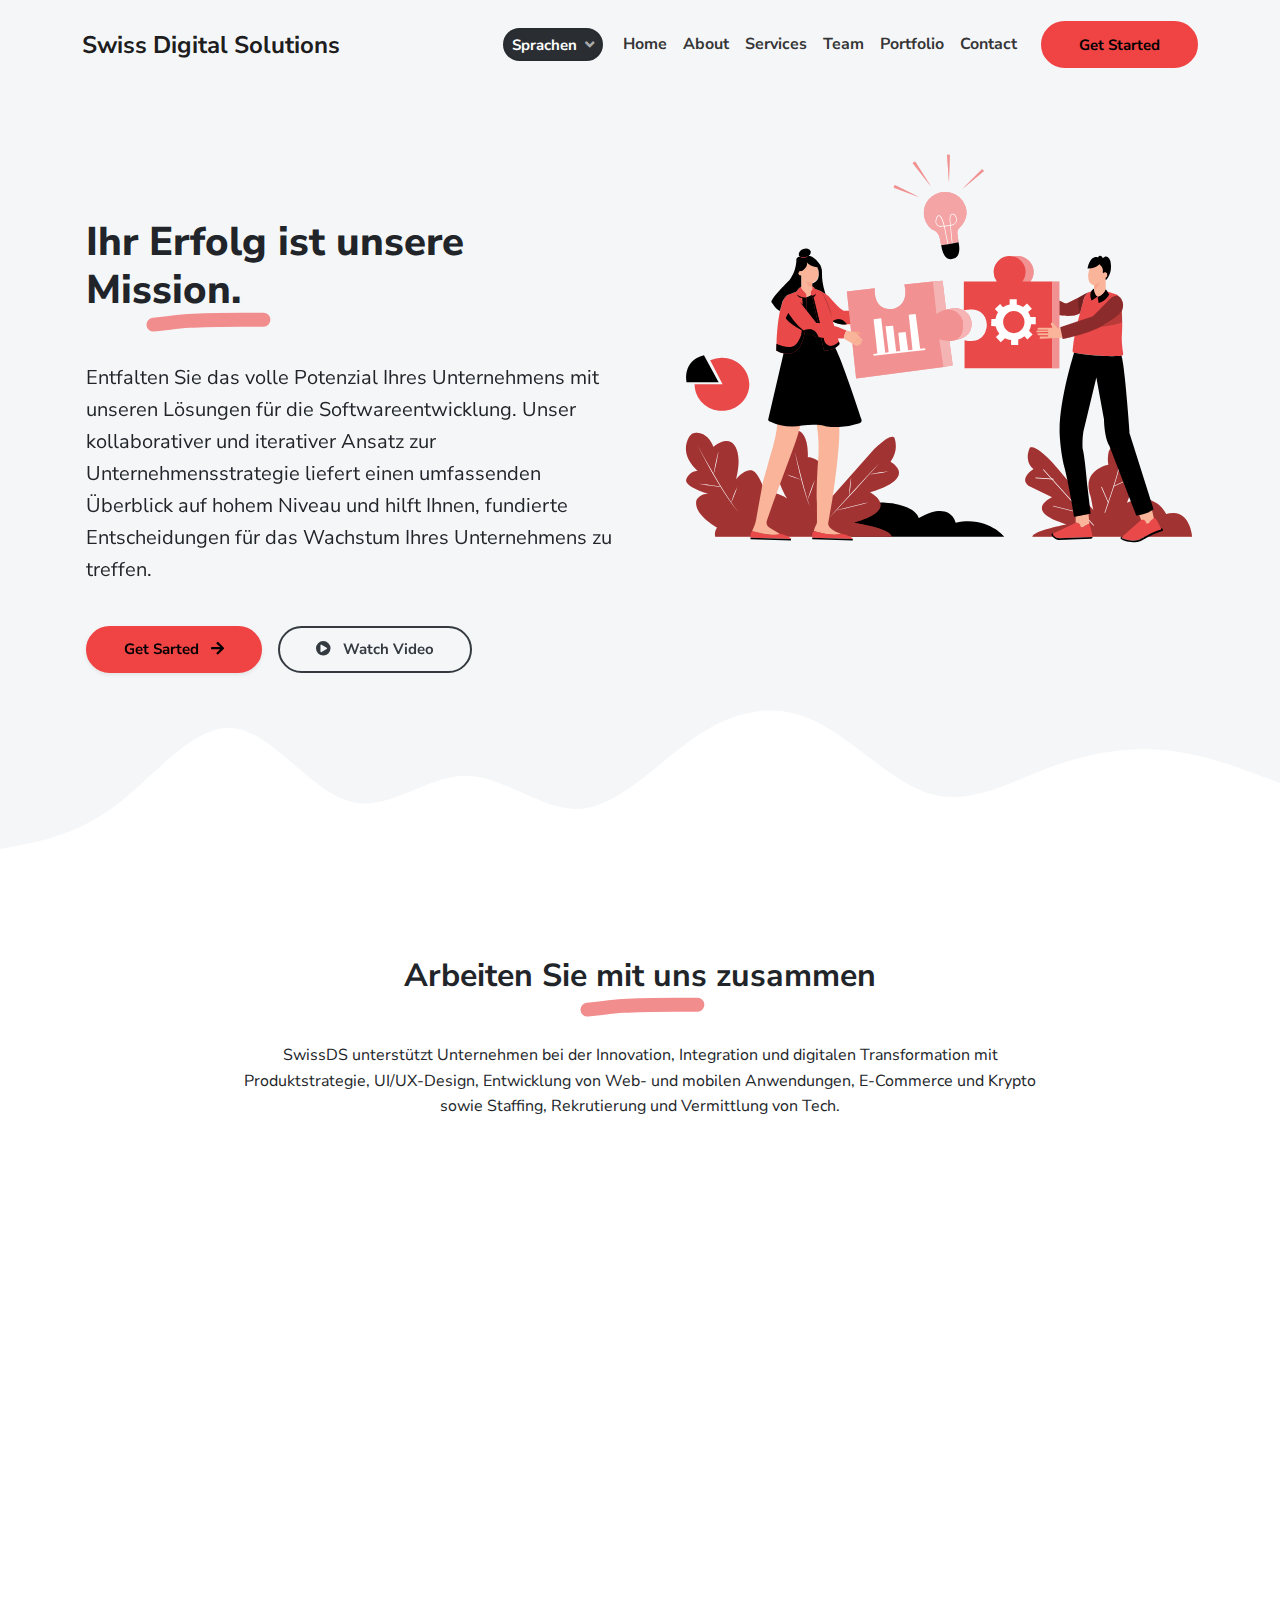
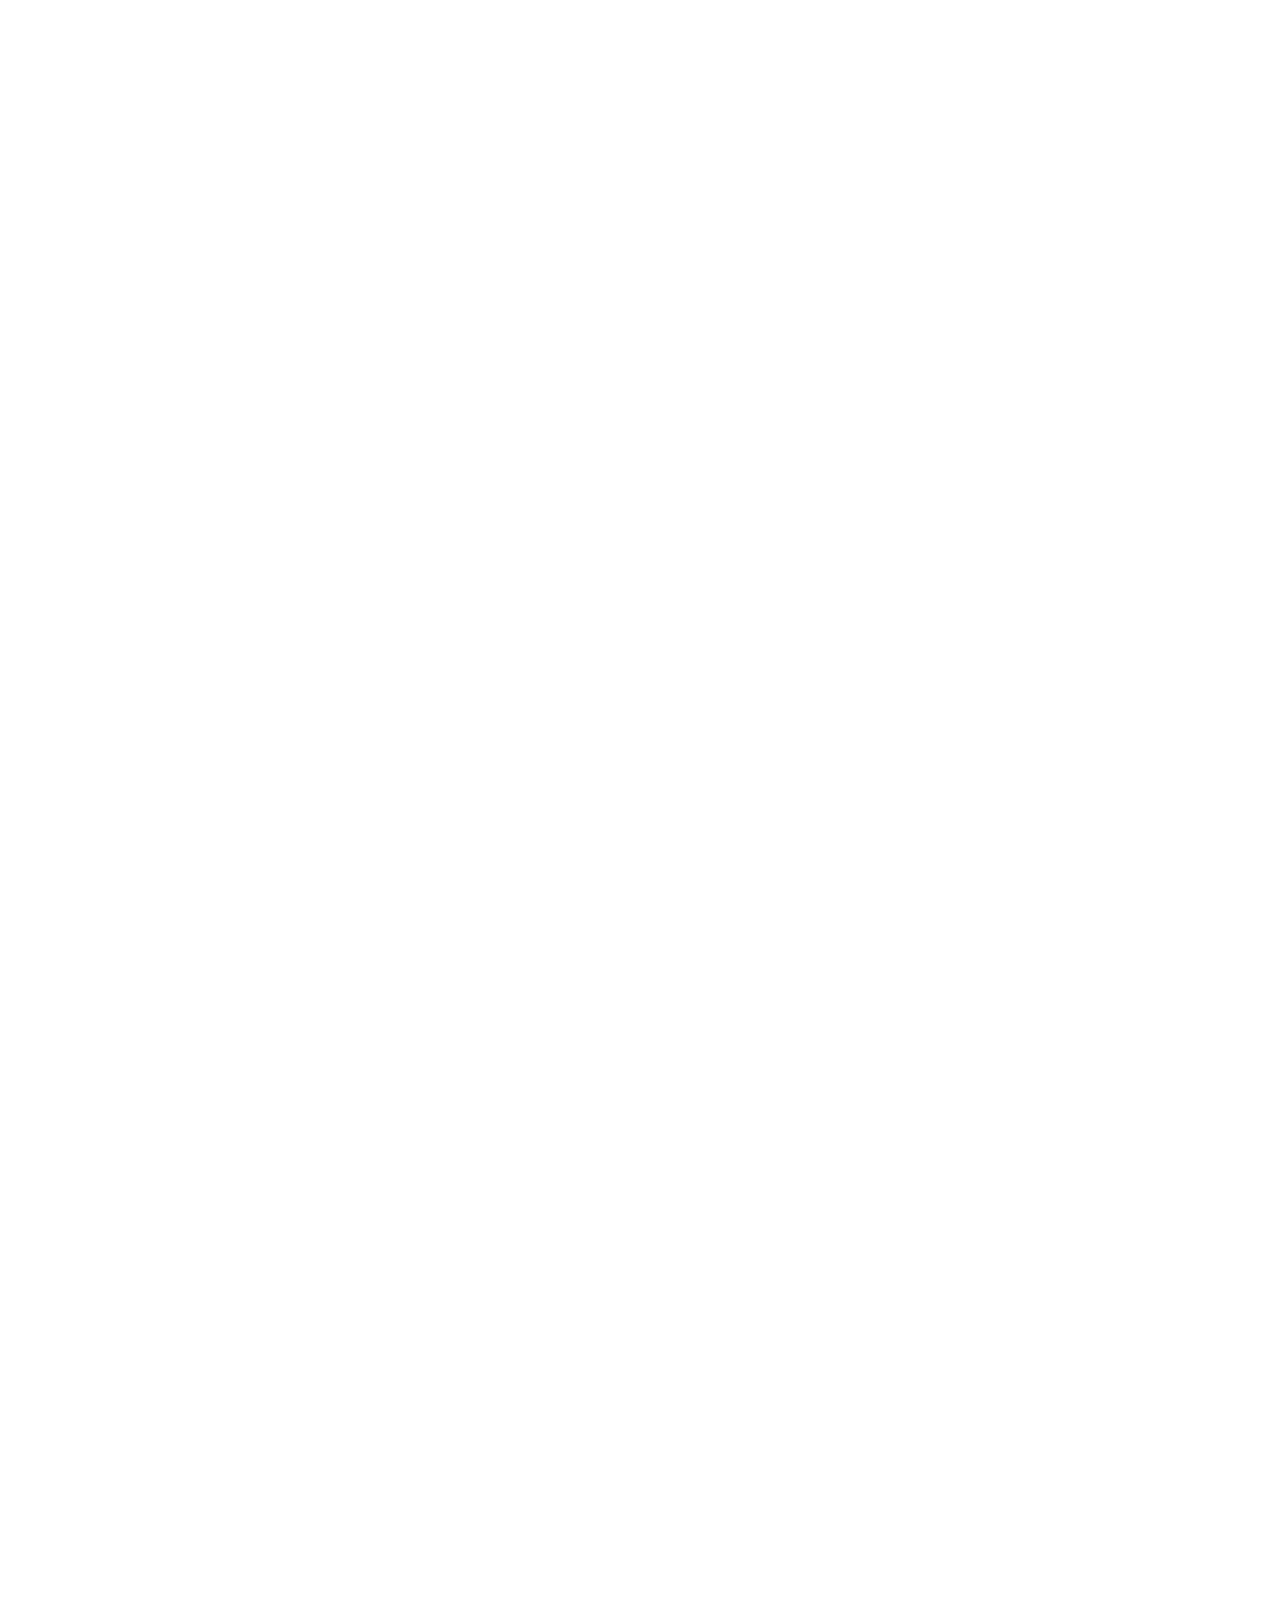
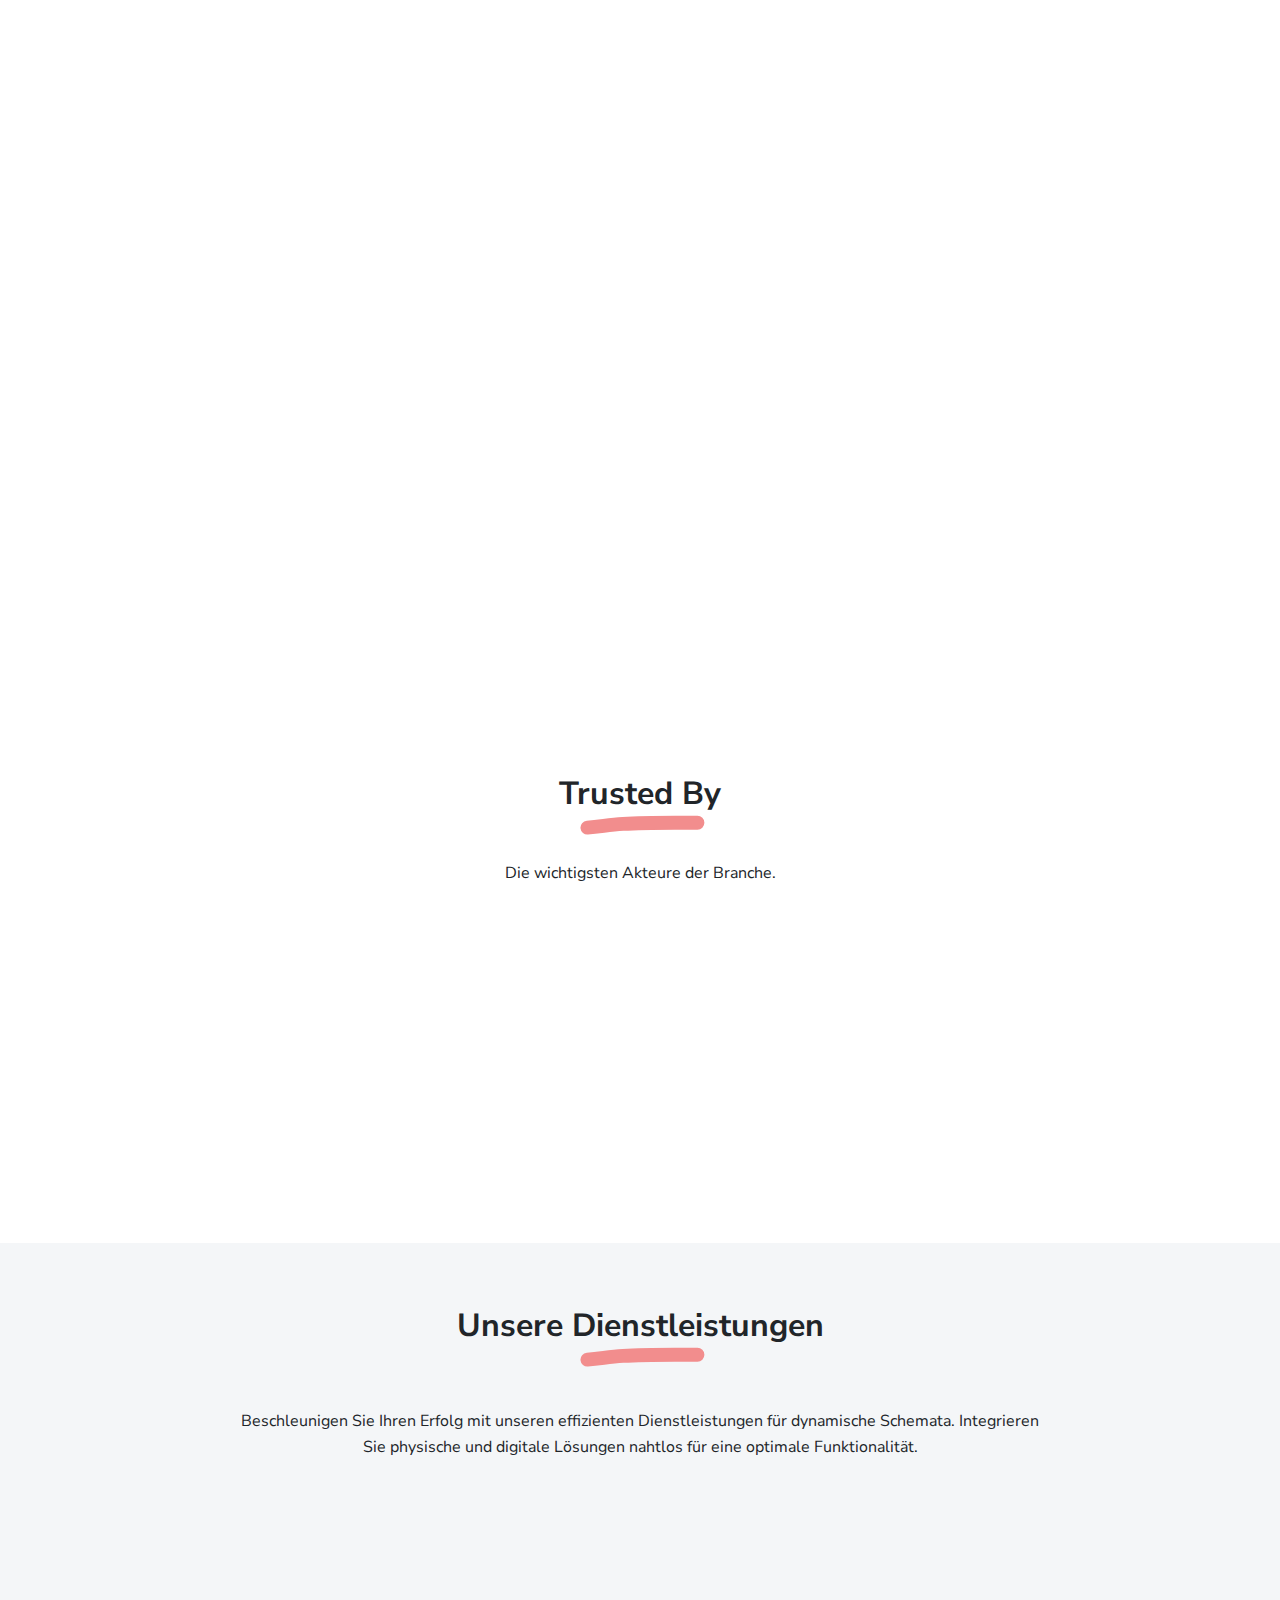
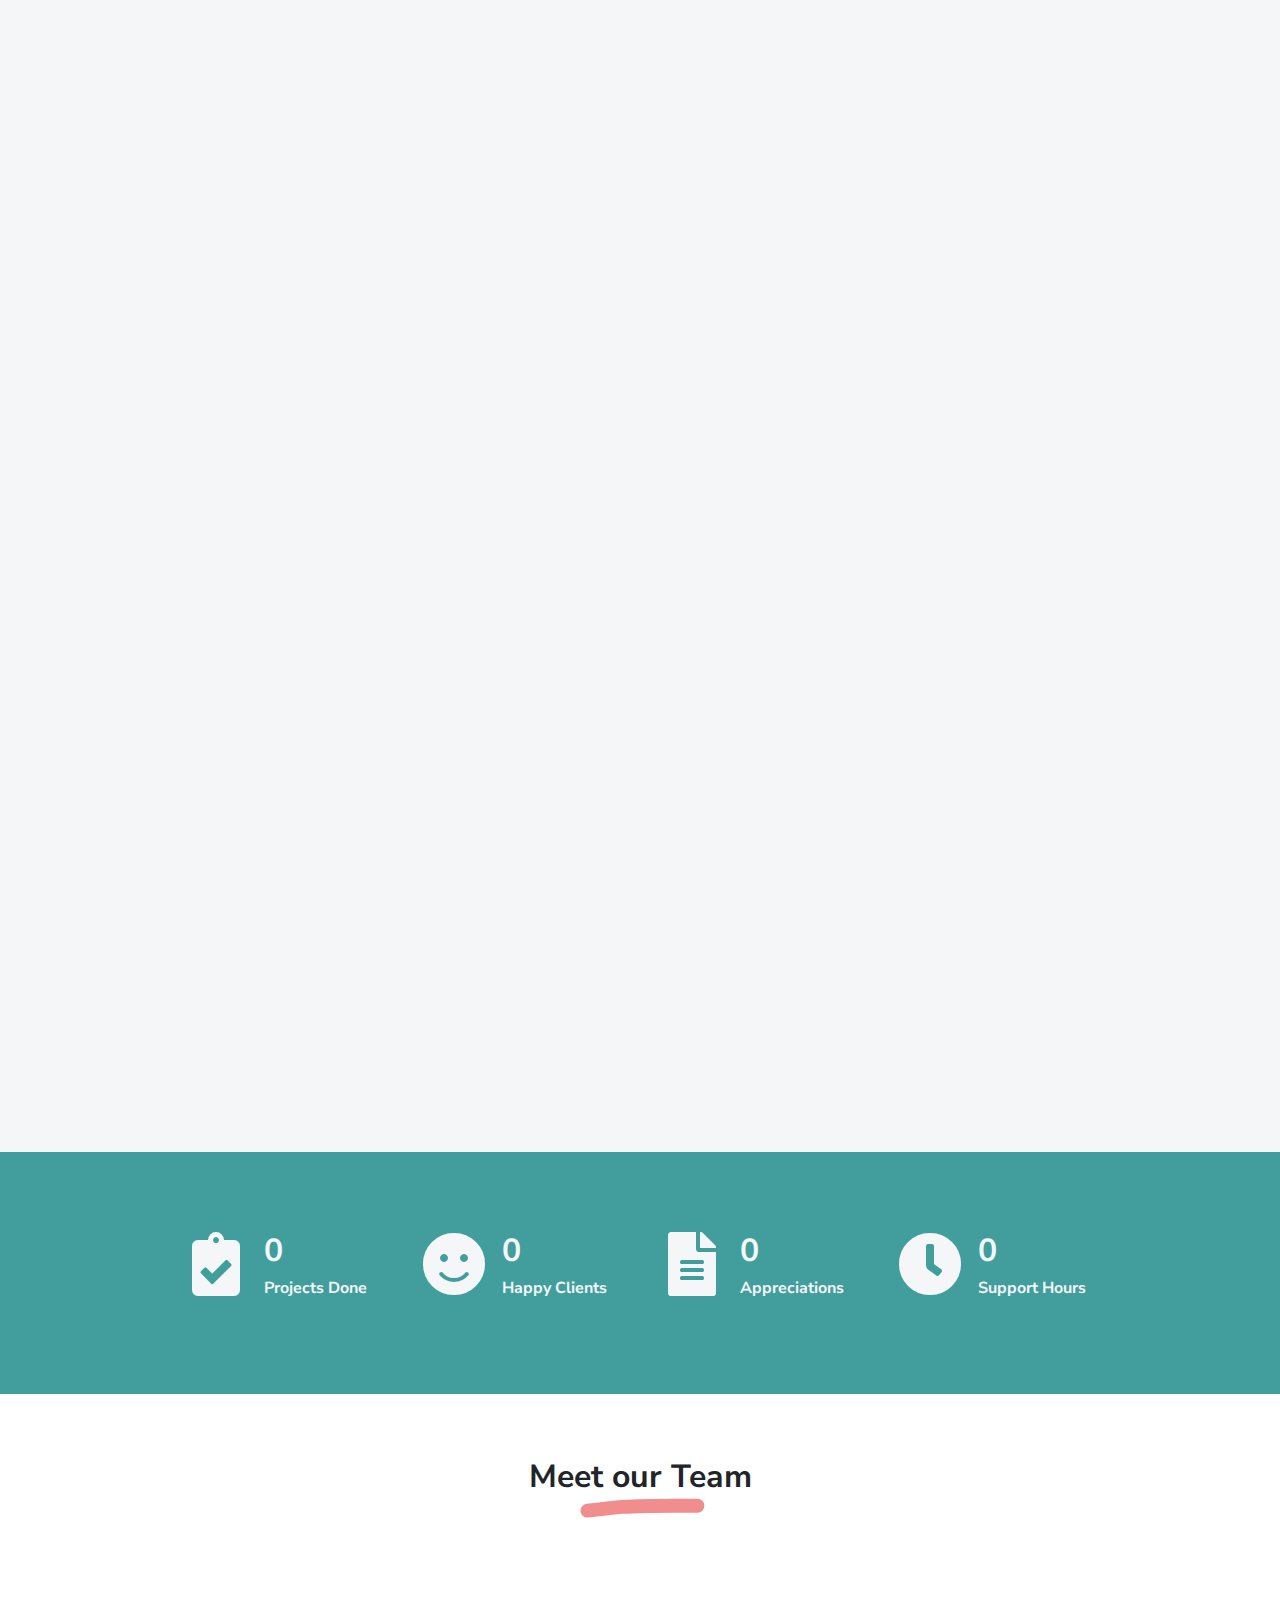
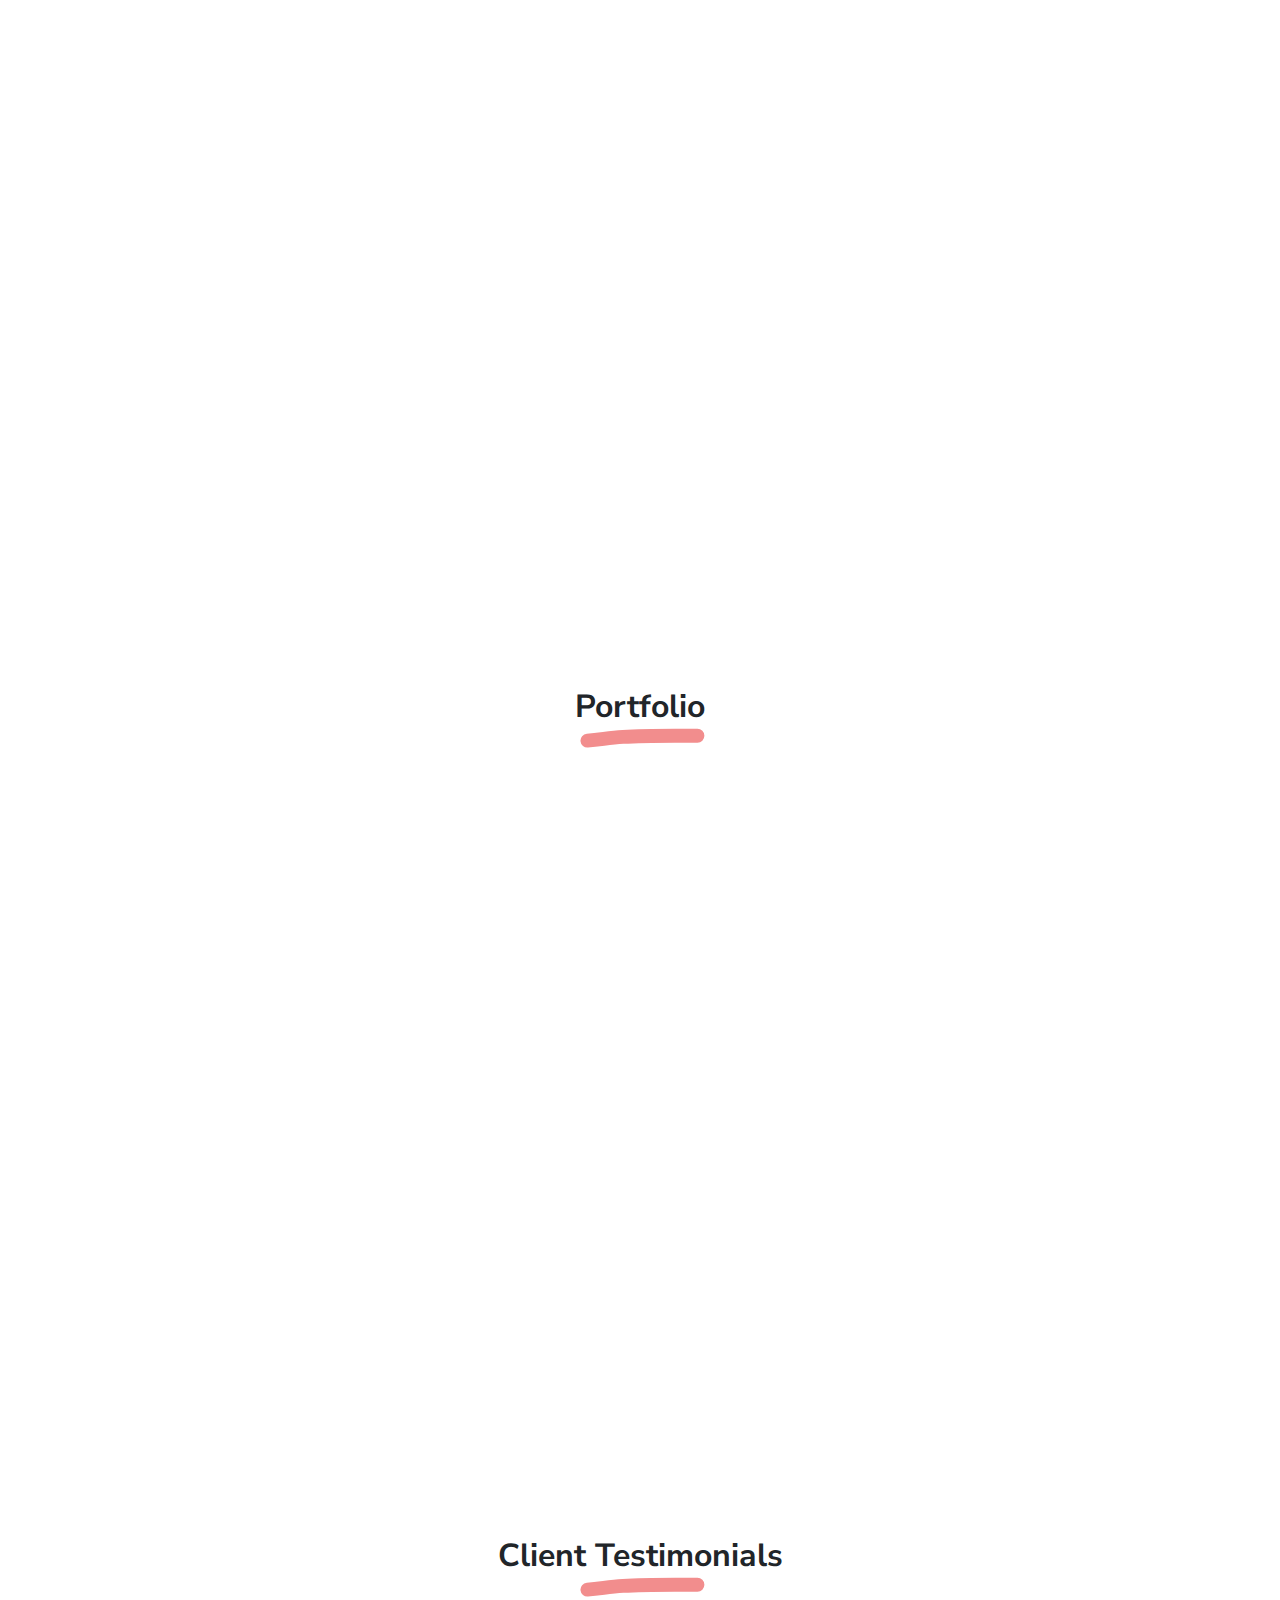
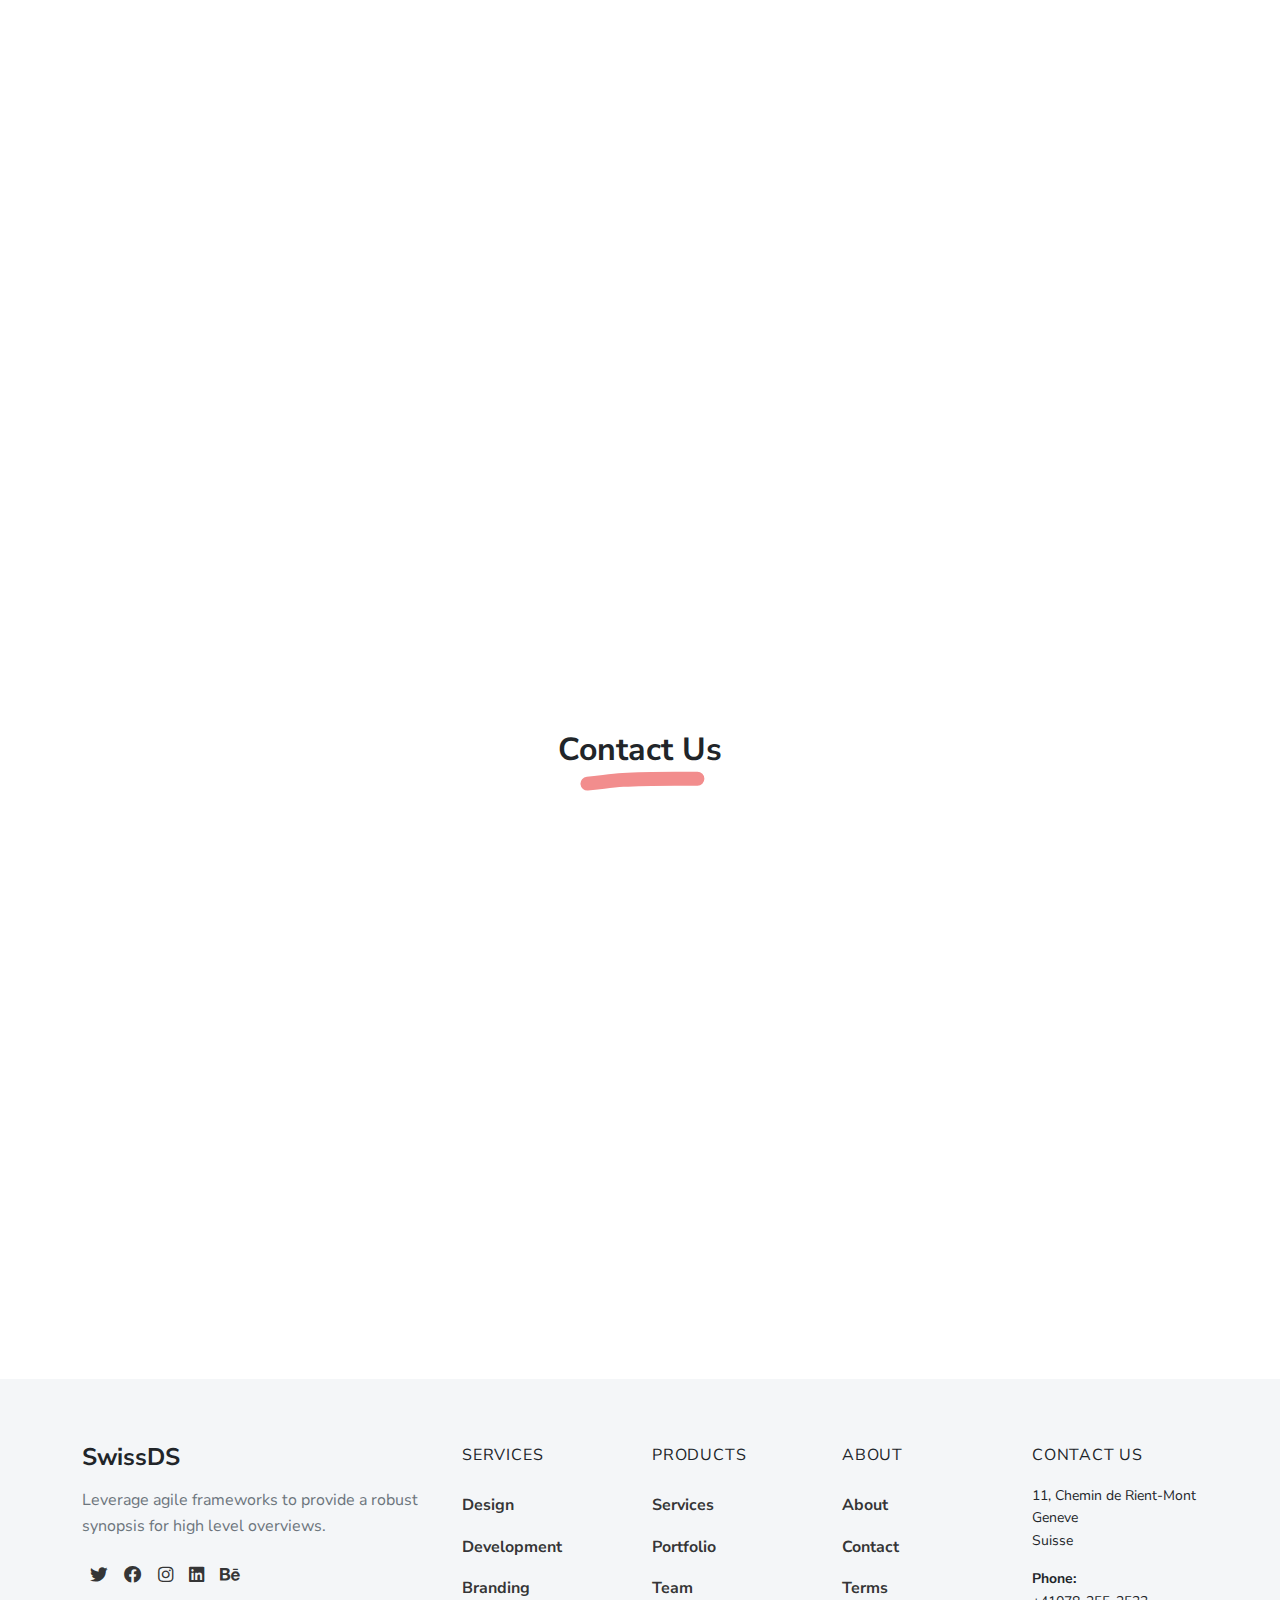
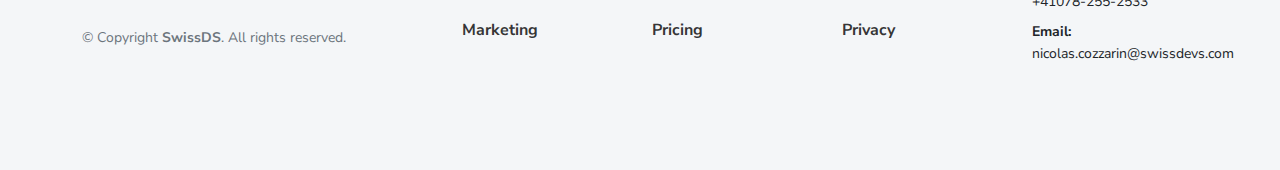
==== de.html @ a9c7b839 "typo updates" ====
<!DOCTYPE html>
<!-- upto 2 directory depth-->
<html lang="de">
  <head>
    <meta charset="UTF-8">
    <meta name="description" content="Verbessern Sie Ihre Online-Präsenz mit unserem Team von Experten-Web- und Mobile-Entwicklern. Erzielen Sie herausragende Ergebnisse und erhöhen Sie Ihre ROI jetzt. Kontaktieren Sie uns">
    <meta http-equiv="X-UA-Compatible" content="IE=edge">
    <meta name="viewport" content="width=device-width, initial-scale=1">
    <title>SwissDS</title>
    <link rel="preconnect" href="https://fonts.gstatic.com" crossorigin="crossorigin"/>
    <link rel="preload" as="style" href="https://fonts.googleapis.com/css2?family=Nunito+Sans:wght@300;400;700;800&amp;display=swap"/>
    <link rel="stylesheet" href="https://fonts.googleapis.com/css2?family=Nunito+Sans:wght@300;400;700;800&amp;display=swap" media="print" onload="this.media='all'"/>
    <noscript>
      <link rel="stylesheet" href="https://fonts.googleapis.com/css2?family=Nunito+Sans:wght@300;400;700;800&amp;display=swap"/>
    </noscript>
    <link href="./css/font-awesome/css/all.min.css?ver=1.2.0" rel="stylesheet">
    <link href="./css/bootstrap-icons/bootstrap-icons.css?ver=1.2.0" rel="stylesheet">
    <link href="./css/bootstrap.css?ver=1.2.0" rel="stylesheet">
    <link href="./css/aos.css?ver=1.2.0" rel="stylesheet">
    <link href="./css/main.css?ver=1.2.0" rel="stylesheet">
    <noscript>
      <style type="text/css">
        [data-aos] {
            opacity: 1 !important;
            transform: translate(0) scale(1) !important;
        }
      </style>
    </noscript>
  </head>
  <body id="top">
    <header class="bg-light">
      <nav class="navbar navbar-expand-lg navbar-light bg-light" id="header-nav" role="navigation">
        <div class="container"><a class="link-dark navbar-brand site-title mb-0" href="#">Swiss Digital Solutions</a>
          <button class="navbar-toggler" type="button" data-bs-toggle="collapse" data-bs-target="#navbarSupportedContent" aria-controls="navbarSupportedContent" aria-expanded="false" aria-label="Toggle navigation"><span class="navbar-toggler-icon"></span></button>
          <div class="collapse navbar-collapse" id="navbarSupportedContent">
            <ul class="navbar-nav ms-auto me-2">
              <li class="nav-item">
                <!-- Language dropdown --> 
                <div class="dropdown show">
                  <a class="btn btn-secondary dropdown-toggle" role="button" id="dropdownMenuLink" data-bs-toggle='dropdown' aria-haspopup="true" aria-expanded="false">
                    Sprachen
                  </a>
                
                  <div class="dropdown-menu" aria-labelledby="dropdownMenuLink">
                    <a class="dropdown-item" href="./fr.html">Français</a>
                    <a class="dropdown-item" href="./de.html">Deutch</a>
                    <a class="dropdown-item" href="./it.html">Italiano</a>
                    <a class="dropdown-item" href="./en.html">English</a>
                  </div>
                </div>
              </li>
              <li class="nav-item"><a class="nav-link" href="#">Home</a></li>
              <li class="nav-item"><a class="nav-link" href="#about">About</a></li>
              <li class="nav-item"><a class="nav-link" href="#services">Services</a></li>
              <li class="nav-item"><a class="nav-link" href="#team">Team</a></li>
              <li class="nav-item"><a class="nav-link" href="#portfolio">Portfolio</a></li>
              <li class="nav-item"><a class="nav-link" href="#contact">Contact</a></li>
            </ul><a class="btn btn-primary" id="div1" href="#contact">Get Started</a>
          </div>
        </div>
      </nav>
    </header>
    <div class="page-content">
      <div id="content">
<header>
  <div class="cover bg-light">
    <div class="container px-2">
      <div class="row">
        <div class="col-lg-6">
          <div class="mt-5 pt-lg-5">
            <h1 class="intro-title marker" data-aos="fade-left" data-aos-delay="50">Ihr Erfolg ist unsere Mission.</h1>
            <p class="lead fw-normal mt-4" data-aos="fade-up" data-aos-delay="100">Entfalten Sie das volle Potenzial Ihres Unternehmens mit unseren Lösungen für die Softwareentwicklung. Unser kollaborativer und iterativer Ansatz zur Unternehmensstrategie liefert einen umfassenden Überblick auf hohem Niveau und hilft Ihnen, fundierte Entscheidungen für das Wachstum Ihres Unternehmens zu treffen.</p>
            <div class="mt-3" data-aos="fade-up" data-aos-delay="200"><a class="btn btn-primary shadow-sm mt-1 me-2" href="#contact">Get Sarted <i class="fas fa-arrow-right ms-1"></i></a><a class="btn btn-outline-secondary mt-1" data-bigpicture="{&quot;ytSrc&quot;: &quot;aqz-KE-bpKQ&quot;}" href="#"><i class="fas fa-play-circle me-1"></i> Watch Video</a></div>
          </div>
        </div>
        <div class="col-lg-6 p-3 pe-lg-0" data-aos="fade-left" data-aos-delay="100"><img class="pt-2 img-fluid" src="./images/illustrations/business-solution.svg" alt="hello"/></div>
      </div>
    </div>
  </div>
  <div class="wave-bg"></div>
</header>
<div class="section pt-3 pt-lg-5 px-2 px-lg-4" id="about">
  <div class="container-narrow">
    <div class="text-center mb-4">
      <h2 class="marker marker-center">Arbeiten Sie mit uns zusammen</h2>
    </div>
    <div class="text-center">
      <p class="mx-auto mb-3" style="max-width:800px">SwissDS unterstützt Unternehmen bei der Innovation, Integration und digitalen Transformation mit Produktstrategie, UI/UX-Design, Entwicklung von Web- und mobilen Anwendungen, E-Commerce und Krypto sowie Staffing, Rekrutierung und Vermittlung von Tech.</p>
    </div>
  </div>
  <div class="container">
    <div class="row py-3">
      <div class="col-md-6 col-lg-3 text-center" data-aos="fade-up" data-aos-delay="100">
        <div class="border rounded p-3 bg-light mb-3">
          <div class="text-center text-secondary display-3"><i class="bi bi-palette-fill"></i></div>
          <h3 class="h4 mt-2">Design</h3>
          <p class="text-small">Unser Team aus qualifizierten Designern versteht die Bedeutung von Ästhetik und Benutzerfreundlichkeit und nutzt dieses Wissen, um Ihre Vision zum Leben zu erwecken. Egal, ob Sie eine Website, eine mobile Anwendung oder eine Markenidentität suchen, unser Team verfügt über die Erfahrung und das Fachwissen, um erstklassige Ergebnisse zu erzielen.</p>
        </div>
      </div>
      <div class="col-md-6 col-lg-3 text-center" data-aos="fade-up" data-aos-delay="200">
        <div class="border rounded p-3 bg-light mb-3">
          <div class="text-center text-secondary display-3"><i class="bi bi-chat-left-text-fill"></i></div>
          <h3 class="h4 mt-2">Feedback</h3>
          <p class="text-small">Wir schätzen Feedback und setzen uns dafür ein, uns ständig zu verbessern. Durch die Zusammenarbeit mit unseren Kunden können wir noch bessere Ergebnisse erzielen und die Erwartungen übertreffen. Aus diesem Grund haben wir unseren Feedbackprozess verfeinert.</p>
        </div>
      </div>
      <div class="col-md-6 col-lg-3 text-center" data-aos="fade-up" data-aos-delay="300">
        <div class="border rounded p-3 bg-light mb-3">
          <div class="text-center text-secondary display-3"><i class="bi bi-calendar-check-fill"></i></div>
          <h3 class="h4 mt-2">Ausführung</h3>
          <p class="text-small">Die Ausführung ist der Schlüssel zum Erfolg von IT-Lösungen. Wir verwenden einen prozessorientierten Ansatz, um sicherzustellen, dass Projekte pünktlich, im Rahmen des Budgets und nach höchsten Qualitätsstandards geliefert werden. Vom Projektstart bis zur Einführung verfolgen wir einen praktischen Ansatz, um sicherzustellen, dass alles reibungslos abläuft und Ihre Erwartungen erfüllt.</p>
        </div>
      </div>
      <div class="col-md-6 col-lg-3 text-center" data-aos="fade-up" data-aos-delay="400">
        <div class="border rounded p-3 bg-light mb-3">
          <div class="text-center text-secondary display-3"><i class="bi bi-people-fill"></i></div>
          <h3 class="h4 mt-2">Support</h3>
          <p class="text-small">Ob Sie technische Unterstützung, Software-Wartung oder Hilfe bei der Fehlerbehebung benötigen, unser Team ist für Sie da.</p>
        </div>
      </div>
    </div>
  </div>
  <div class="container">
    <div class="row py-3 py-lg-5">
      <div class="col-lg-6 col-md-5 px-3 order-md-last" data-aos="fade-zoom-in" data-aos-delay="50" data-aos-easing="ease-in-back"><img class="my-3 img-fluid" src="./images/illustrations/Developer-activity-red.svg" alt="development"/></div>
      <div class="col-lg-6 col-md-7 px-2" data-aos="zoom-in" data-aos-delay="100">
        <div class="h3 mb-2">Lassen Sie unser   <strong>Agile-Team</strong> Ihre Bedürfnisse verstehen und bedienen.</div>
        <p class="text-secondary mb-3">Unsere Projektmanager arbeiten eng mit Ihnen zusammen, um Ihre Bedürfnisse und Vorlieben zu verstehen, und nutzen diese Informationen, um einen individuellen Projektplan zu erstellen. Wir glauben an eine offene Kommunikation und halten Sie in jeder Phase des Prozesses auf dem Laufenden, damit Sie immer wissen, was Sie erwartet. Unser Team hält sich über die neuesten technologischen Entwicklungen und Methoden der Softwareentwicklung auf dem Laufenden, um Ihnen die bestmöglichen Lösungen zu bieten.</p>
        <div class="row">
          <div class="col-lg-6 mb-2">
            <div class="border border-3 rounded px-2 py-2 d-flex align-items-center">
              <div class="badge bg-success me-2"><i class="fas fa-check"></i></div>
              <div class="text-secondary fw-bold">Aktive Zusammenarbeit</div>
            </div>
          </div>
          <div class="col-lg-6 mb-2">
            <div class="border border-3 rounded px-2 py-2 d-flex align-items-center">
              <div class="badge bg-success me-2"><i class="fas fa-check"></i></div>
              <div class="text-secondary fw-bold">Pünktliche Lieferung</div>
            </div>
          </div>
          <div class="col-lg-6 mb-2">
            <div class="border border-3 rounded px-2 py-2 d-flex align-items-center">
              <div class="badge bg-success me-2"><i class="fas fa-check"></i></div>
              <div class="text-secondary fw-bold">Dienstleistungen nach dem Verkauf</div>
            </div>
          </div>
          <div class="col-lg-6 mb-2">
            <div class="border border-3 rounded px-2 py-2 d-flex align-items-center">
              <div class="badge bg-success me-2"><i class="fas fa-check"></i></div>
              <div class="text-secondary fw-bold">Technischer Support 24x7</div>
            </div>
          </div>
        </div>
      </div>
    </div>
    <div class="row py-3 py-lg-5">
      <div class="col-lg-6 col-md-5 px-3" data-aos="fade-zoom-in" data-aos-delay="50" data-aos-easing="ease-in-back"><img class="my-3 img-fluid" src="./images/illustrations/Meet-the-team-red.svg" alt="creative-team"/></div>
      <div class="col-lg-6 col-md-7 px-2" data-aos="zoom-in" data-aos-delay="100">
        <div class="h3 mb-2">Unser <strong>Expertenteam</strong>  liefert das beste Ergebnis.</div>
        <p class="text-secondary mb-2">Unsere Entwickler beherrschen eine Vielzahl von Programmiersprachen und Technologien und sind stets über die neuesten Entwicklungen in der Softwareentwicklung informiert. Unsere Übersetzer sind Experten auf ihrem Gebiet und liefern präzise und kulturell angemessene Übersetzungen, die sicherstellen, dass Ihre Botschaft effektiv an ein internationales Publikum vermittelt wird.</p>
        <div>
          <div class="py-1">
            <div class="d-flex text-small fw-bolder"><span class="me-auto">Web Design</span><span>90%</span></div>
            <div class="progress my-1">
              <div class="progress-bar bg-secondary" role="progressbar" data-aos="zoom-in-right" data-aos-delay="300" data-aos-anchor=".skills-section" style="width: 90%" aria-valuenow="90" aria-valuemin="0" aria-valuemax="100"></div>
            </div>
          </div>
          <div class="py-1">
            <div class="d-flex text-small fw-bolder"><span class="me-auto">Professionelle Übersetzungen</span><span>90%</span></div>
            <div class="progress my-1">
              <div class="progress-bar bg-success" role="progressbar" data-aos="zoom-in-right" data-aos-delay="400" data-aos-anchor=".skills-section" style="width: 90%" aria-valuenow="90" aria-valuemin="0" aria-valuemax="100"></div>
            </div>
          </div>
          <div class="py-1">
            <div class="d-flex text-small fw-bolder"><span class="me-auto">Mobile Anwendungen</span><span>80%</span></div>
            <div class="progress my-1">
              <div class="progress-bar bg-secondary" role="progressbar" data-aos="zoom-in-right" data-aos-delay="500" data-aos-anchor=".skills-section" style="width: 80%" aria-valuenow="80" aria-valuemin="0" aria-valuemax="100"></div>
            </div>
          </div>
          <div class="py-1">
            <div class="d-flex text-small fw-bolder"><span class="me-auto">Digitales Marketing</span><span>75%</span></div>
            <div class="progress my-1">
              <div class="progress-bar bg-success" role="progressbar" data-aos="zoom-in-right" data-aos-delay="600" data-aos-anchor=".skills-section" style="width: 75%" aria-valuenow="75" aria-valuemin="0" aria-valuemax="100"></div>
            </div>
          </div>
        </div>
      </div>
    </div>
    <div class="row py-3 py-lg-5">
      <div class="col-lg-6 col-md-5 px-3 order-md-last" data-aos="fade-zoom-in" data-aos-delay="50" data-aos-easing="ease-in-back"><img class="my-3 img-fluid" src="./images/illustrations/Approved-red.svg" alt="work-chat"/></div>
      <div class="col-lg-6 col-md-7 px-2" data-aos="zoom-in" data-aos-delay="100">
        <div class="h3 mb-2">Wir glauben an <strong>langfristige Partnerschaften. </strong>.</div>
        <p class="text-secondary mb-3">Der Aufbau einer Beziehung zu unseren Kunden ermöglicht es uns, ein persönlicheres und attraktiveres Erlebnis zu bieten. Und das ist genau die Qualität der Erfahrung, die wir bieten. Unser Ziel ist es nicht nur, die Produkte oder Dienstleistungen zu liefern, die unsere Kunden benötigen, sondern auch, an jedem Kontaktpunkt ein hervorragendes End-to-End-Erlebnis zu bieten.</p>
        <ul class="nav nav-tabs nav-fill" role="tablist">
          <li class="nav-item" role="presentation"><a class="nav-link p-1 active" aria-current="page" href="#experience" data-bs-toggle="tab"><span class="badge bg-secondary me-1">1</span> Talk</a></li>
          <li class="nav-item" role="presentation"><a class="nav-link p-1" href="#flexibility" data-bs-toggle="tab"><span class="badge bg-secondary me-1">2</span> Adapt</a></li>
          <li class="nav-item" role="presentation"><a class="nav-link p-1" href="#results" data-bs-toggle="tab"><span class="badge bg-secondary me-1">3</span> Ergebnisse</a></li>
        </ul>
        <div class="tab-content border border-top-0 text-secondary p-3" id="myTabContent">
          <div class="tab-pane fade show active" id="experience" role="tabpanel" aria-labelledby="home-tab">
            <p>Um ehrlich und offen zu sein - um Ihre Bedenken zu äußern und Ihre Meinungen zu teilen - werden wir regelmäßig kommunizieren.</p>
            <p>• Kommunikation aufrechterhalten: Wir planen regelmäßige Überprüfungen, vierteljährliche Rückblicke und werden Sie immer auf dem Laufenden halten.</p>
            <p>• Kommunizieren Sie klar und deutlich: Planen Sie, was besprochen werden soll, und äußern Sie sich konkret zu dem, was Ihnen Sorgen bereitet.</p><a class="fw-bold text-decoration-none" href="#!">Learn More<i class="fas fa-arrow-right ms-1"></i></a>          
          </div>
          <div class="tab-pane fade" id="flexibility" role="tabpanel" aria-labelledby="profile-tab">
            <p>Wir sind anpassungsfähig und gehen auf Ihre Bedürfnisse ein, Sie können sich auf uns verlassen.</p>
            <p>Das bedeutet, dass Sie weniger wahrscheinlich mit einer Reihe von Partnern zusammenarbeiten müssen und Ihre Aufmerksamkeit darauf richten, eine einzige Beziehung zu ihrem maximalen Potenzial aufzubauen.</p><a class="fw-bold text-decoration-none" href="#!">Learn More<i class="fas fa-arrow-right ms-1"></i></a>
          </div>
          <div class="tab-pane fade" id="results" role="tabpanel" aria-labelledby="contact-tab">
            <p>Wir wissen, dass Sie Ihren Kunden ein hohes Maß an Produkten und Support bieten möchten und daher wünschen, dass Ihr Partner Ihnen die richtige Unterstützung bietet, wenn Sie diese benötigen. .</p>
            <p>Eine reibungslose Erfahrung und verbesserte Geschäftsverbindungen werden Ihre Beziehung glücklicher machen.</p><a class="fw-bold text-decoration-none" href="#!">Learn More<i class="fas fa-arrow-right ms-1"></i></a>
          </div>
        </div>
      </div>
    </div>
  </div>
</div>
<div class="section py-3 py-lg-5 px-2 px-lg-4" id="clients">
  <div class="container-narrow">
    <div class="text-center mb-4">
      <h2 class="marker marker-center">Trusted By</h2>
    </div>
    <div class="text-center">
      <p class="mx-auto mb-3" style="max-width:800px">Die wichtigsten Akteure der Branche.</p>
    </div>
    <div class="text-center" data-aos="zoom-in-up" data-aos-delay="100"> 
      <div class="mx-auto mb-3"> <img class="p-1" src="./images/clients/client1.png"/><img class="p-1" src="./images/clients/client2.png"/><img class="p-1" src="./images/clients/client3.png"/><img class="p-1" src="./images/clients/client4.png"/><img class="p-1" src="./images/clients/client5.png"/><img class="p-1" src="./images/clients/client6.png"/><img class="p-1" src="./images/clients/client7.png"/></div>
    </div>
  </div>
</div>
<div class="section bg-light py-3 py-lg-5 px-2 px-lg-4" id="services">
  <div class="container">
    <div class="text-center mb-5">
      <h2 class="marker marker-center">Unsere Dienstleistungen</h2>
    </div>
    <div class="text-center">
      <p class="mx-auto mb-3" style="max-width:800px">Beschleunigen Sie Ihren Erfolg mit unseren effizienten Dienstleistungen für dynamische Schemata. Integrieren Sie physische und digitale Lösungen nahtlos für eine optimale Funktionalität.</p>
    </div>
    <div class="row py-3">
      <div class="col-md-4 text-center mb-3" data-aos="fade-up" data-aos-delay="100"> 
        <div class="bg-white border rounded-circle d-inline-block p-2"><img class="p-2" src="./images/services/full-stack.svg" width="96" height="96" alt="web design"/></div>
        <div class="bg-white border rounded p-3 mt-n4">
          <div class="h5 mt-3">Product Design+Development</div>
          <p class="text-small">Connect with SwissDS for the opportunity to receive a customized software product that addresses your specific business needs. We staff and build end-to-end. PHP, Ruby, Angular, React, Node, Typescript .NET, Kotlin, Swift, React Native, Magento, Shopify, AWS, CircleCI or Kubernetes: you name it.</p><a class="btn btn-link" href="#!">Learn More<i class="fas fa-arrow-right ms-1"></i></a>
        </div>
      </div>
      <div class="col-md-4 text-center mb-3" data-aos="fade-up" data-aos-delay="200">
        <div class="bg-white border rounded-circle d-inline-block p-2"><img class="p-2" src="./images/services/outsoursing-3.svg" width="96" height="96" alt="graphic design"/></div>
        <div class="bg-white border rounded p-3 mt-n4">
          <div class="h5 mt-3">IT Outsoursing</div>
          <p class="text-small">Build a global technology partnership with the help of our project outsourcing service to allocate resources cost-effectively and focus on complete transparency.</p><a class="btn btn-link" href="#!">Learn More<i class="fas fa-arrow-right ms-1"></i></a>
        </div>
      </div>
      <div class="col-md-4 text-center mb-3" data-aos="fade-up" data-aos-delay="300">
        <div class="bg-white border rounded-circle d-inline-block p-2"><img class="p-2" src="./images/services/translate.svg" width="96" height="96" alt="ui-ux"/></div>
        <div class="bg-white border rounded p-3 mt-n4">
          <div class="h5 mt-3">Official Translations</div>
          <p class="text-small">Übersetzungen sind für die SEO-Optimierung einer Website von entscheidender Bedeutung, da sie den Datenverkehr und die Sichtbarkeit erhöhen, indem sie ein internationales Publikum erreichen. Es reicht nicht aus, nur den Inhalt zu übersetzen. Um optimale Ergebnisse zu erzielen, müssen die Übersetzungen präzise und kulturspezifisch sein, und die Struktur und die technischen Elemente der Website müssen für jede Sprache optimiert werden. Kontaktieren Sie uns, um mehr über unsere SEO-gerechten Übersetzungsdienste zu erfahren und darüber, wie wir Ihnen helfen können, Ihre Ziele zu erreichen.</p><a class="btn btn-link mt-auto" href="#!">Learn More<i class="fas fa-arrow-right ms-1"></i></a>
        </div>
      </div>
      <div class="col-md-4 text-center mb-3" data-aos="fade-up" data-aos-delay="300">
        <div class="bg-white border rounded-circle d-inline-block p-2"><img class="p-2" src="./images/services/testing-2.svg" width="96" height="96" alt="ui-ux"/></div>
        <div class="bg-white border rounded p-3 mt-n4">
          <div class="h5 mt-3">Testing</div>
          <p class="text-small">Discover the power of efficient and reliable testing with our manual and automated services. Our experienced team provides customized testing solutions tailored to meet your specific needs. With state-of-the-art tools and processes, we ensure high-quality results every time. Trust us to deliver the peace of mind that comes with knowing your systems are functioning at their best.</p><a class="btn btn-link" href="#!">Learn More<i class="fas fa-arrow-right ms-1"></i></a>
        </div>
      </div>
      <div class="col-md-4 text-center mb-3" data-aos="fade-up" data-aos-delay="300">
        <div class="bg-white border rounded-circle d-inline-block p-2"><img class="p-2" src="./images/services/heberges.svg" width="96" height="96" alt="ui-ux"/></div>
        <div class="bg-white border rounded p-3 mt-n4">
          <div class="h5 mt-3">Hosting</div>
          <p class="text-small">Experience the ultimate in self-service cloud solutions with our fully automated hosting services, exclusively hosted in our highly secure Swiss data centers</p><a class="btn btn-link" href="#!">Learn More<i class="fas fa-arrow-right ms-1"></i></a>
        </div>
      </div>
      <div class="col-md-4 text-center mb-3" data-aos="fade-up" data-aos-delay="300">
        <div class="bg-white border rounded-circle d-inline-block p-2"><img class="p-2" src="./images/services/support.svg" width="96" height="96" alt="ui-ux"/></div>
        <div class="bg-white border rounded p-3 mt-n4">
          <div class="h5 mt-3">Support IT</div>
          <p class="text-small">Get the support you need for your IT systems with our comprehensive IT service. Our expert technicians are on hand 24/7 to provide personalized assistance for all your technical needs. From software upgrades to network security, we've got you covered. With our fast and reliable support, you can focus on your business while we handle the technology. Trust us to keep your systems running smoothly, day in and day out.</p><a class="btn btn-link" href="#!">Learn More<i class="fas fa-arrow-right ms-1"></i></a>
        </div>
      </div>
    </div>
  </div>
</div>
<div class="section bg-secondary text-light py-3 py-lg-5 px-2 px-lg-4" id="stats">
  <div class="container-narrow">
    <div class="row px-4">
      <div class="col-md-3 col-sm-6">
        <div class="d-flex py-2"><i class="mr-3 fas fa-clipboard-check fa-4x fa-fw"></i>
          <div class="ms-1">
            <div class="h2 mb-1 purecounter" data-purecounter-start="0" data-purecounter-end="30" data-purecounter-duration="10">30</div>
            <div class="h6">Projects Done</div>
          </div>
        </div>
      </div>
      <div class="col-md-3 col-sm-6">
        <div class="d-flex py-2"><i class="mr-3 fas fa-smile fa-4x fa-fw"></i>
          <div class="ms-1">
            <div class="h2 mb-1 purecounter" data-purecounter-start="0" data-purecounter-end="20" data-purecounter-duration="10">20</div>
            <div class="h6">Happy Clients</div>
          </div>
        </div>
      </div>
      <div class="col-md-3 col-sm-6">
        <div class="d-flex py-2"><i class="mr-3 fas fa-file-alt fa-4x fa-fw"></i>
          <div class="ms-1">
            <div class="h2 mb-1 purecounter" data-purecounter-start="0" data-purecounter-end="45" data-purecounter-duration="10">45</div>
            <div class="h6">Appreciations</div>
          </div>
        </div>
      </div>
      <div class="col-md-3 col-sm-6">
        <div class="d-flex py-2"><i class="mr-3 fas fa-clock fa-4x fa-fw"></i>
          <div class="ms-1">
            <div class="h2 mb-1 purecounter" data-purecounter-start="0" data-purecounter-end="700" data-purecounter-duration="1">700</div>
            <div class="h6">Support Hours</div>
          </div>
        </div>
      </div>
    </div>
  </div>
</div>
<div class="section pt-5 pb-3 py-lg-5 px-2 px-lg-4" id="team">
  <div class="container">
    <div class="text-center mb-5">
      <h2 class="marker marker-center">Meet our Team</h2>
    </div>
  </div>
  <div class="carousel carousel-dark slide pb-3" id="carouselTeam" data-bs-ride="carousel" data-aos="zoom-in-up">
    <div class="container-narrow">
      <ol class="carousel-indicators">
        <li class="active" data-bs-target="#carouselTeam" data-bs-slide-to="0" aria-label="Slide 1"></li>
        <li data-bs-target="#carouselTeam" data-bs-slide-to="1" aria-label="Slide 2"></li>
      </ol>
      <div class="carousel-inner">
        <div class="carousel-item active" data-bs-interval="6000">
          <div class="row">
            <div class="col-md-4">
              <div class="card d-block mb-3"><img class="card-img-top" src="./images/team/emp-1.jpg" alt="image"/>
                <div class="card-body text-center">
                  <div class="h5 mb-1">Pamela Lopez</div>
                  <div class="text-muted mb-1">CEO</div>
                  <div class="nav text-light justify-content-center"><a class="nav-link" href="#!" title="Twitter"><i class="fab fa-twitter"></i><span class="menu-title sr-only">Twitter</span></a><a class="nav-link" href="#!" title="Facebook"><i class="fab fa-facebook"></i><span class="menu-title sr-only">Facebook</span></a><a class="nav-link" href="#!" title="Instagram"><i class="fab fa-instagram"></i><span class="menu-title sr-only">Instagram</span></a><a class="nav-link" href="#!" title="LinkedIn"><i class="fab fa-linkedin"></i><span class="menu-title sr-only">LinkedIn</span></a></div>
                </div>
              </div>
            </div>
            <div class="col-md-4">
              <div class="card d-block mb-3"><img class="card-img-top" src="./images/team/emp-2.jpg" alt="image"/>
                <div class="card-body text-center">
                  <div class="h5 mb-1">Nicolas Cozzarin</div>
                  <div class="text-muted mb-1">Operations Manager</div>
                  <div class="nav text-light justify-content-center"><a class="nav-link" href="#!" title="Twitter"><i class="fab fa-twitter"></i><span class="menu-title sr-only">Twitter</span></a><a class="nav-link" href="#!" title="Facebook"><i class="fab fa-facebook"></i><span class="menu-title sr-only">Facebook</span></a><a class="nav-link" href="https://www.instagram.com/gastonariiel/" title="Instagram"><i class="fab fa-instagram"></i><span class="menu-title sr-only">Instagram</span></a><a class="nav-link" href="#!" title="LinkedIn"><i class="fab fa-linkedin"></i><span class="menu-title sr-only">LinkedIn</span></a></div>
                </div>
              </div>
            </div>
            <div class="col-md-4">
              <div class="card d-block mb-3"><img class="card-img-top" src="./images/team/emp-3.jpg" alt="image"/>
                <div class="card-body text-center">
                  <div class="h5 mb-1">Gaston Lopez</div>
                  <div class="text-muted mb-1">QA Automation Lead</div>
                  <div class="nav text-light justify-content-center"><a class="nav-link" href="#!" title="Facebook"><i class="fab fa-facebook"></i><span class="menu-title sr-only">Facebook</span></a><a class="nav-link" href="https://www.instagram.com/gastonariiel/" title="Instagram"><i class="fab fa-instagram"></i><span class="menu-title sr-only">Instagram</span></a><a class="nav-link" href="https://www.linkedin.com/in/gaslop/" title="LinkedIn"><i class="fab fa-linkedin"></i><span class="menu-title sr-only">LinkedIn</span></a></div>
                </div>
              </div>
            </div>
          </div>
        </div>
        <div class="carousel-item">
          <div class="row">
            <div class="col-md-4">
              <div class="card d-block mb-3"><img class="card-img-top" src="./images/team/emp-4.jpg" alt="image"/>
                <div class="card-body text-center">
                  <div class="h5 mb-1">Melissa Long</div>
                  <div class="text-muted mb-1">Software Developer</div>
                  <div class="nav text-light justify-content-center"><a class="nav-link" href="#!" title="Twitter"><i class="fab fa-twitter"></i><span class="menu-title sr-only">Twitter</span></a><a class="nav-link" href="#!" title="Facebook"><i class="fab fa-facebook"></i><span class="menu-title sr-only">Facebook</span></a><a class="nav-link" href="#!" title="Instagram"><i class="fab fa-instagram"></i><span class="menu-title sr-only">Instagram</span></a><a class="nav-link" href="#!" title="LinkedIn"><i class="fab fa-linkedin"></i><span class="menu-title sr-only">LinkedIn</span></a></div>
                </div>
              </div>
            </div>
            <div class="col-md-4">
              <div class="card d-block mb-3"><img class="card-img-top" src="./images/team/emp-5.jpg" alt="image"/>
                <div class="card-body text-center">
                  <div class="h5 mb-1">Betty West</div>
                  <div class="text-muted mb-1">Software Developer</div>
                  <div class="nav text-light justify-content-center"><a class="nav-link" href="#!" title="Twitter"><i class="fab fa-twitter"></i><span class="menu-title sr-only">Twitter</span></a><a class="nav-link" href="#!" title="Facebook"><i class="fab fa-facebook"></i><span class="menu-title sr-only">Facebook</span></a><a class="nav-link" href="#!" title="Instagram"><i class="fab fa-instagram"></i><span class="menu-title sr-only">Instagram</span></a><a class="nav-link" href="#!" title="LinkedIn"><i class="fab fa-linkedin"></i><span class="menu-title sr-only">LinkedIn</span></a></div>
                </div>
              </div>
            </div>
            <div class="col-md-4">
              <div class="card d-block mb-3"><img class="card-img-top" src="./images/team/emp-6.jpg" alt="image"/>
                <div class="card-body text-center">
                  <div class="h5 mb-1">Jeremy Little</div>
                  <div class="text-muted mb-1">Digital Marketing</div>
                  <div class="nav text-light justify-content-center"><a class="nav-link" href="#!" title="Twitter"><i class="fab fa-twitter"></i><span class="menu-title sr-only">Twitter</span></a><a class="nav-link" href="#!" title="Facebook"><i class="fab fa-facebook"></i><span class="menu-title sr-only">Facebook</span></a><a class="nav-link" href="#!" title="Instagram"><i class="fab fa-instagram"></i><span class="menu-title sr-only">Instagram</span></a><a class="nav-link" href="#!" title="LinkedIn"><i class="fab fa-linkedin"></i><span class="menu-title sr-only">LinkedIn</span></a></div>
                </div>
              </div>
            </div>
          </div>
        </div>
      </div>
    </div>
  </div>
</div>
<div class="section py-3 py-lg-5 px-2 px-lg-4" id="portfolio">
  <div class="container">
    <div class="text-center mb-5">
      <h2 class="marker marker-center">Portfolio </h2>
    </div>
    <div class="grid bp-gallery pb-3" data-aos="zoom-in-up" data-aos-delay="100">
      <div class="grid-sizer"></div>
      <div class="grid-item"><a href="https://dribbble.com">
          <figure class="portfolio-item"><img src="./images/portfolio/1-small.png" data-bp="./images/portfolio/1.jpg"/>
            <figcaption>
              <h4 class="h5 mb-0">Web Design</h4>
              <div>Dribbble.com</div>
            </figcaption>
          </figure></a></div>
      <div class="grid-item"><a href="https://github.com">
          <figure class="portfolio-item"><img src="./images/portfolio/2-small.png" data-bp="./images/portfolio/2.jpg" data-caption="Example of an optional caption."/>
            <figcaption> 
              <h4 class="h5 mb-0">Web Development</h4>
              <div>GitHub.com</div>
            </figcaption>
          </figure></a></div>
      <div class="grid-item"><a href="https://soundcloud.com/">
          <figure class="portfolio-item"><img src="./images/portfolio/3-small.png" data-bp="./images/portfolio/3.jpg" data-caption="Example of an optional caption."/>
            <figcaption> 
              <h4 class="h5 mb-0">Audio Mixing</h4>
              <div>Soundcloud.com</div>
            </figcaption>
          </figure></a></div>
      <div class="grid-item"><a href="https://www.adobe.com/">
          <figure class="portfolio-item"><img src="./images/portfolio/4-small.png" data-bp="./images/portfolio/4.jpg"/>
            <figcaption>
              <h4 class="h5 mb-0">Video Editing</h4>
              <div>Adobe After Effects</div>
            </figcaption>
          </figure></a></div>
      <div class="grid-item"><a href="https://www.adobe.com/">
          <figure class="portfolio-item"><img src="./images/portfolio/5-small.png" data-bp="./images/portfolio/5.jpg"/>
            <figcaption>
              <h4 class="h5 mb-0">Photography</h4>
              <div>Adobe Photoshop</div>
            </figcaption>
          </figure></a></div>
      <div class="grid-item"><a href="https://www.android.com/">
          <figure class="portfolio-item"><img src="./images/portfolio/6-small.png" data-bp="./images/portfolio/6.jpg"/>
            <figcaption>
              <h4 class="h5 mb-0">App Development</h4>
              <div>Android</div>
            </figcaption>
          </figure></a></div>
      <div class="grid-item"><a href="https://flutter.dev/">
          <figure class="portfolio-item"><img src="./images/portfolio/7-small.png" data-bp="./images/portfolio/7.jpg"/>
            <figcaption>
              <h4 class="h5 mb-0">App Design</h4>
              <div>Flutter</div>
            </figcaption>
          </figure></a></div>
      <div class="grid-item"><a href="https://flutter.dev/">
          <figure class="portfolio-item"><img src="./images/portfolio/8-small.png" data-bp="./images/portfolio/8.jpg"/>
            <figcaption>
              <h4 class="h5 mb-0">App Development</h4>
              <div>Flutter</div>
            </figcaption>
          </figure></a></div>
    </div>
  </div>
</div>
<div class="section py-3 py-lg-5 px-2 px-lg-4" id="testimonials">
  <div class="container-narrow">
    <div class="text-center mb-5">
      <h2 class="marker marker-center">Client Testimonials</h2>
    </div>
    <div class="row"> 
      <div class="col-md-6 mb-5" data-aos="fade-right" data-aos-delay="100">
        <div class="d-flex ms-md-3"><span><i class="fas fa-2x fa-quote-left"></i></span><span class="m-2">Bring to the table win-win survival strategies to ensure proactive domination. User generated content in real-time will have multiple touchpoints for offshoring.</span></div>
        <div class="d-flex justify-content-end align-items-end">
          <div class="text-end me-2">
            <div class="fw-bolder">Aiyana</div>
            <div class="text-small">CEO / Specely</div>
          </div><img class="me-md-3 rounded" src="./images/testimonials/client1.jpg" width="96" height="96" alt="client 1"/>
        </div>
      </div>
      <div class="col-md-6 mb-5" data-aos="fade-left" data-aos-delay="300">
        <div class="d-flex ms-md-3"><span><i class="fas fa-2x fa-quote-left"></i></span><span class="m-2">Capitalize on low hanging fruit to identify a ballpark value added activity to beta test. Organically grow the holistic world view of disruptive innovation.</span></div>
        <div class="d-flex justify-content-end align-items-end">
          <div class="text-end me-2">
            <div class="fw-bolder">Alexander</div>
            <div class="text-small">CEO / Combtree</div>
          </div><img class="me-md-3 rounded" src="./images/testimonials/client2.jpg" width="96" height="96" alt="client 1"/>
        </div>
      </div>
      <div class="col-md-6 mb-5" data-aos="fade-right" data-aos-delay="100">
        <div class="d-flex ms-md-3"><span><i class="fas fa-2x fa-quote-left"></i></span><span class="m-2">Podcasting operational change management inside of workflows to establish a framework. Taking seamless key performance indicators offline to maximise potential.</span></div>
        <div class="d-flex justify-content-end align-items-end">
          <div class="text-end me-2">
            <div class="fw-bolder">Ariya</div>
            <div class="text-small">CTO / Softone</div>
          </div><img class="me-md-3 rounded" src="./images/testimonials/client3.jpg" width="96" height="96" alt="client 1"/>
        </div>
      </div>
      <div class="col-md-6 mb-5" data-aos="fade-left" data-aos-delay="300">
        <div class="d-flex ms-md-3"><span><i class="fas fa-2x fa-quote-left"></i></span><span class="m-2">Collaboratively administrate empowered markets via plug-and-play networks. Dynamically procrastinate B2C users after installed base benefits.</span></div>
        <div class="d-flex justify-content-end align-items-end">
          <div class="text-end me-2">
            <div class="fw-bolder">Braiden</div>
            <div class="text-small">CFO / Markoo</div>
          </div><img class="me-md-3 rounded" src="./images/testimonials/client4.jpg" width="96" height="96" alt="client 1"/>
        </div>
      </div>
    </div>
  </div>
</div>
<div class="section py-3 py-lg-5 px-2 px-lg-4" id="contact">
  <div class="container-narrow">
    <div class="text-center mb-5">
      <h2 class="marker marker-center">Contact Us</h2>
    </div>
    <div class="row">
      <div class="col-md-6" data-aos="zoom-in" data-aos-delay="100">
        <div class="bg-light my-2 p-3 pt-2"><form action="/php/form.php" method="post">
    <div class="form-group my-2">
      <label for="name" class="form-label fw-bolder">Name</label>
      <input class="form-control" type="text" id="name" name="name" required>
    </div>
    <div class="form-group my-2">
      <label for="email" class="form-label fw-bolder">Email</label>
      <input class="form-control" type="email" id="email" name="_replyto" required>
    </div>
  <div class="form-group my-2">
    <label for="message" class="form-label fw-bolder">Message</label>
    <textarea class="form-control" style="resize: none;" id="message" name="message" rows="4" required></textarea>
  </div>
  <button class="btn btn-primary mt-2" type="submit">Send</button>
</form>
        </div>
      </div>
      <div class="col-md-6" data-aos="fade-left" data-aos-delay="300">
        <div class="mt-3 px-2">
          <div class="h5">Lassen Sie uns darüber sprechen, wie wir Ihnen helfen können!</div>
          <p>Wenn Sie mit uns zusammenarbeiten möchten, schicken Sie uns eine Nachricht über das Kontaktformular.</p>
          <p>Sie können uns auch per E-Mail, Skype oder Telefon kontaktieren.</p>
          <p>Bis bald!</p>
        </div>
        <div class="mt-5 px-2">
          <div class="row"> 
            <div class="col-sm-2">
              <div class="pb-1">Email:</div>
            </div>
            <div class="col-sm-10">
              <div class="pb-1 fw-bolder">nicolas.cozzarin@swissdevs.com</div>
            </div>
            <div class="col-sm-2">
              <div class="pb-1">Skype:</div>
            </div>
            <div class="col-sm-10">
              <div class="pb-1 fw-bolder">ncozzarin@skype.com</div>
            </div>
            <div class="col-sm-2">
              <div class="pb-1">Phone:</div>
            </div>
            <div class="col-sm-10">
              <div class="pb-1 fw-bolder">+41078-255-2533</div>
            </div>
          </div>
        </div>
      </div>
    </div>
  </div>
</div>
<footer class="py-5 px-2 bg-light" id="footer">
  <div class="container">
    <div class="row"> 
      <div class="col-lg-4 col-md-12 mb-3">
        <div class="mb-3">
          <div class="h4">SwissDS</div>
          <p class="text-muted">Leverage agile frameworks to provide a robust synopsis for high level overviews.</p>
          <div class="social-nav">
            <nav role="navigation">
              <ul class="nav text-light">
                <li class="nav-item"><a class="nav-link" href="https://twitter.com/templateflip" title="Twitter"><i class="fab fa-twitter"></i><span class="menu-title sr-only">Twitter</span></a></li>
                <li class="nav-item"><a class="nav-link" href="https://www.facebook.com/templateflip" title="Facebook"><i class="fab fa-facebook"></i><span class="menu-title sr-only">Facebook</span></a></li>
                <li class="nav-item"><a class="nav-link" href="https://www.instagram.com/templateflip" title="Instagram"><i class="fab fa-instagram"></i><span class="menu-title sr-only">Instagram</span></a></li>
                <li class="nav-item"><a class="nav-link" href="https://www.linkedin.com/" title="LinkedIn"><i class="fab fa-linkedin"></i><span class="menu-title sr-only">LinkedIn</span></a></li>
                <li class="nav-item"><a class="nav-link" href="https://www.behance.net/templateflip" title="Behance"><i class="fab fa-behance"></i><span class="menu-title sr-only">Behance</span></a></li>
              </ul>
            </nav>
          </div>
        </div>
        <div class="text-small text-muted">
          <div class="mb-1">&copy; Copyright <strong>SwissDS</strong>. All rights reserved.</div>
          <div>
          </div>
        </div>
      </div>
      <div class="col-lg-2 col-md-6 mb-3">
        <div class="text-uppercase mb-2">Services</div>
        <div class="nav flex-column"><a class="nav-link px-0" href="#!">Design</a><a class="nav-link px-0" href="#!">Development</a><a class="nav-link px-0" href="#!">Branding</a><a class="nav-link px-0" href="#!">Marketing</a></div>
      </div>
      <div class="col-lg-2 col-md-6 mb-3">
        <div class="text-uppercase mb-2">Products</div>
        <div class="nav flex-column"><a class="nav-link px-0" href="#!">Services</a><a class="nav-link px-0" href="#!">Portfolio</a><a class="nav-link px-0" href="#!">Team</a><a class="nav-link px-0" href="#!">Pricing</a></div>
      </div>
      <div class="col-lg-2 col-md-6 mb-3">
        <div class="text-uppercase mb-2">About</div>
        <div class="nav flex-column"><a class="nav-link px-0" href="#!">About</a><a class="nav-link px-0" href="#!">Contact</a><a class="nav-link px-0" href="#!">Terms</a><a class="nav-link px-0" href="#!">Privacy</a></div>
      </div>
      <div class="col-lg-2 col-md-6 mb-3">
        <div class="text-uppercase mb-2">Contact Us</div>
        <div class="text-small">
          <address>
            11, Chemin de Rient-Mont<br/>
            Geneve<br/>
            Suisse
          </address>
          <div class="mb-1"><strong>Phone:</strong><br/>+41078-255-2533</div>
          <div class="mb-1"><strong>Email:</strong><br/>nicolas.cozzarin@swissdevs.com</div>
        </div>
      </div>
    </div>
  </div>
</footer></div>
    </div>
    <div id="scrolltop"><a class="btn btn-secondary" href="#top"><span class="icon"><i class="fas fa-angle-up fa-x"></i></span></a></div>
    <script src="./scripts/imagesloaded.pkgd.min.js?ver=1.2.0"></script>
    <script src="./scripts/masonry.pkgd.min.js?ver=1.2.0"></script>
    <script src="./scripts/BigPicture.min.js?ver=1.2.0"></script>
    <script src="./scripts/purecounter.min.js?ver=1.2.0"></script>
    <script src="./scripts/bootstrap.bundle.min.js?ver=1.2.0"></script>
    <script src="./scripts/aos.min.js?ver=1.2.0"></script>
    <script src="./scripts/main.js?ver=1.2.0"></script>
  </body>
</html>
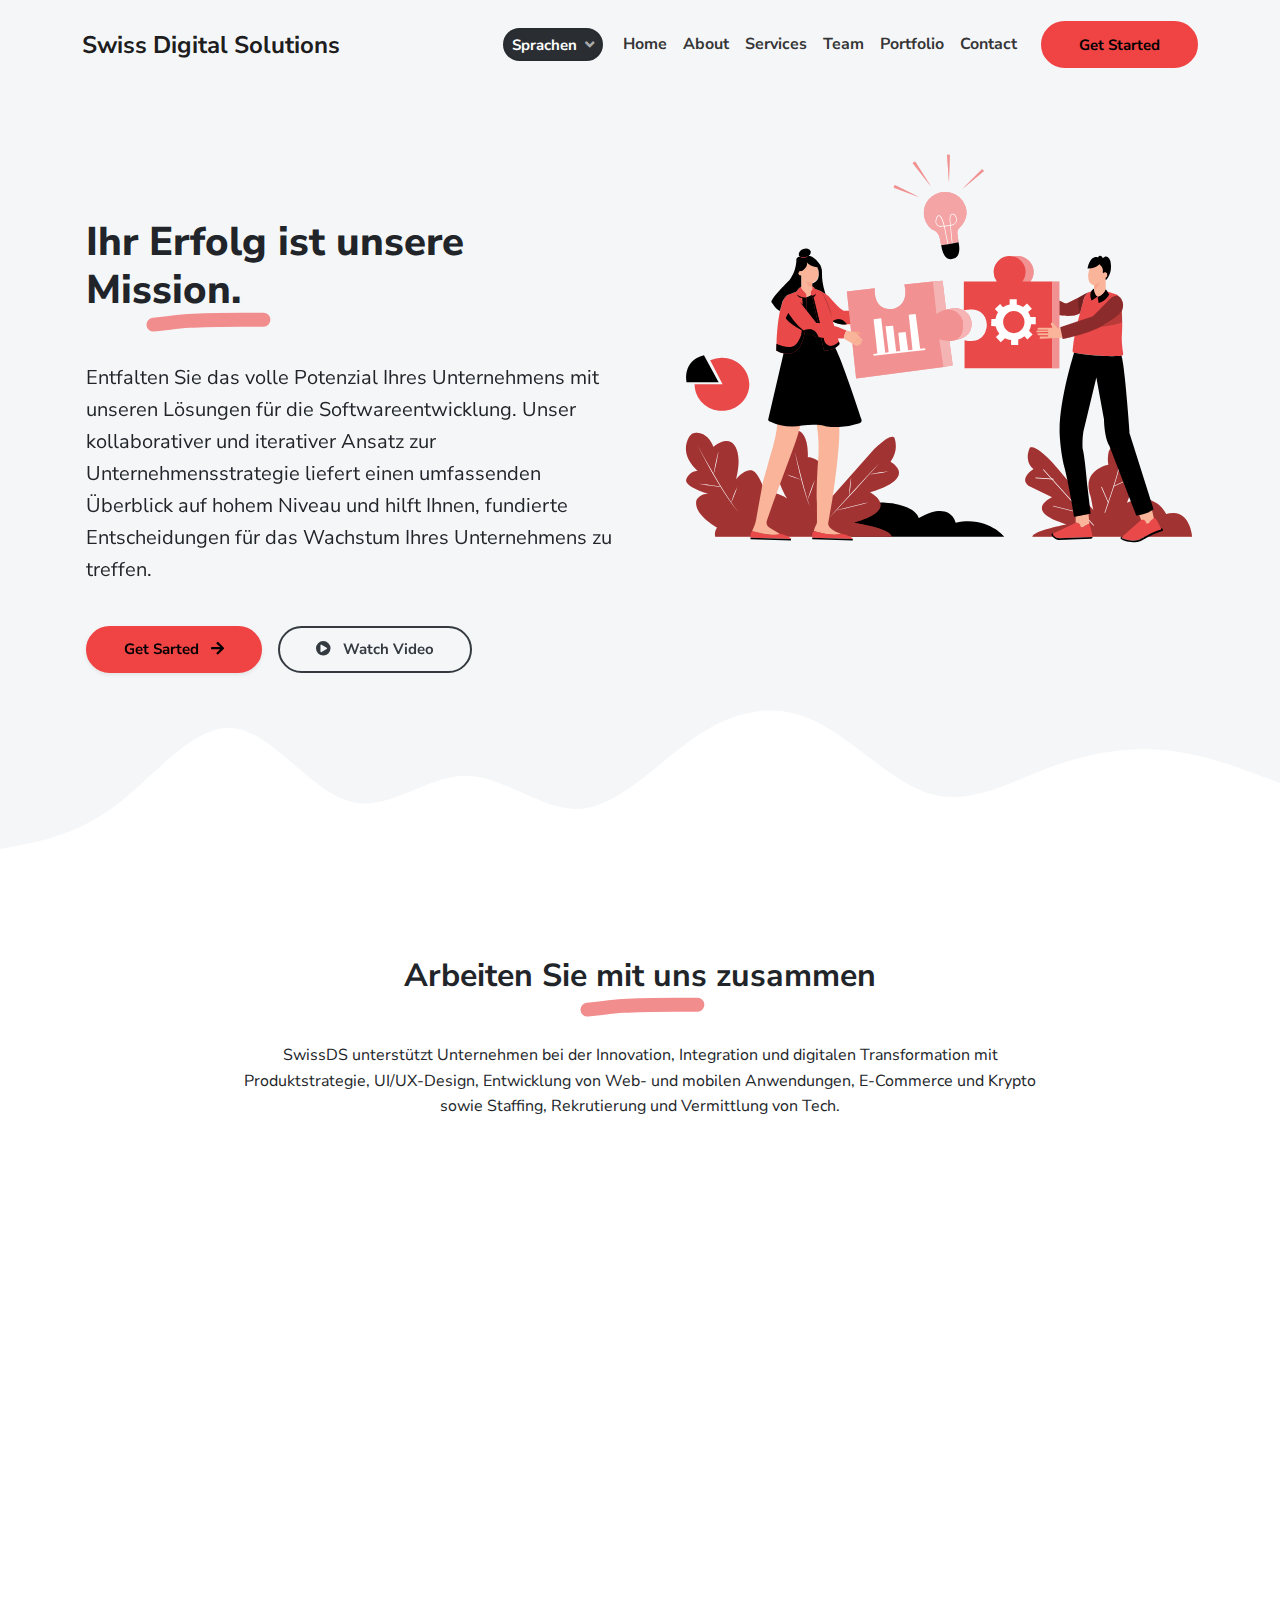
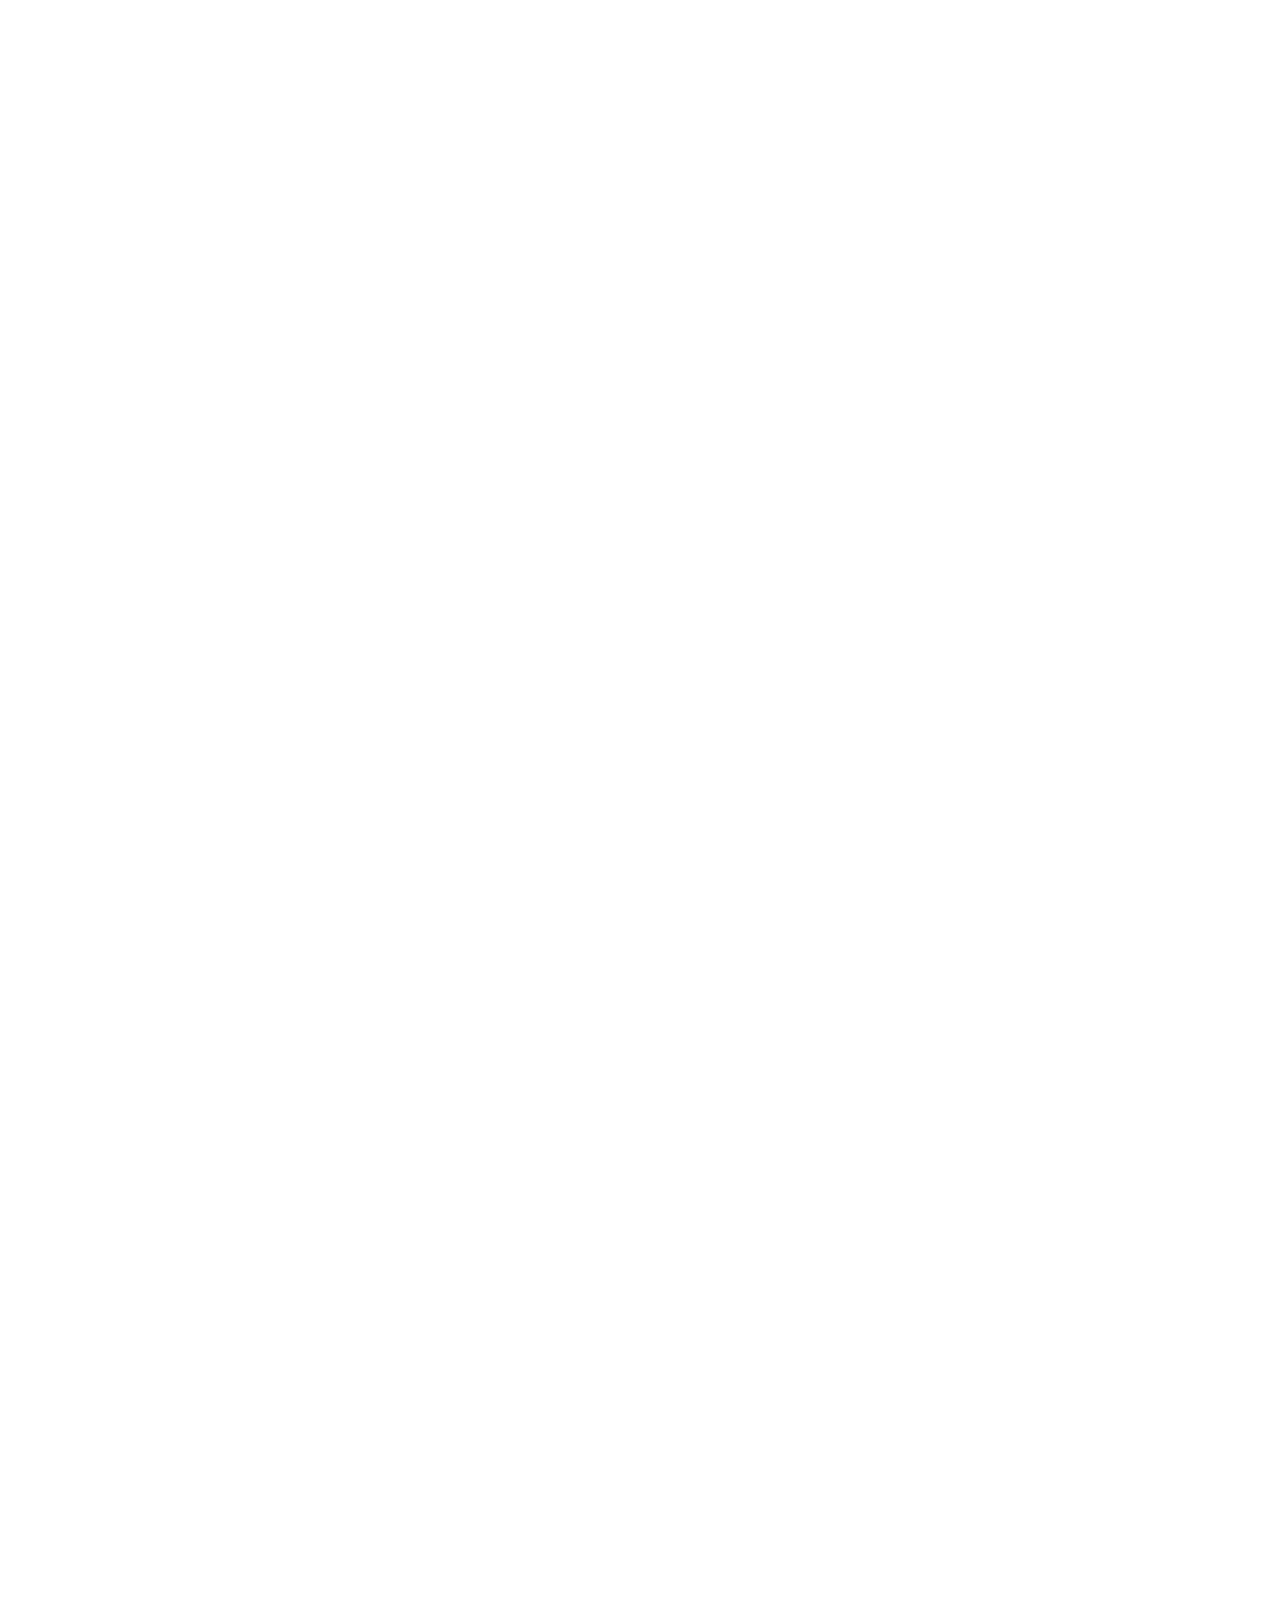
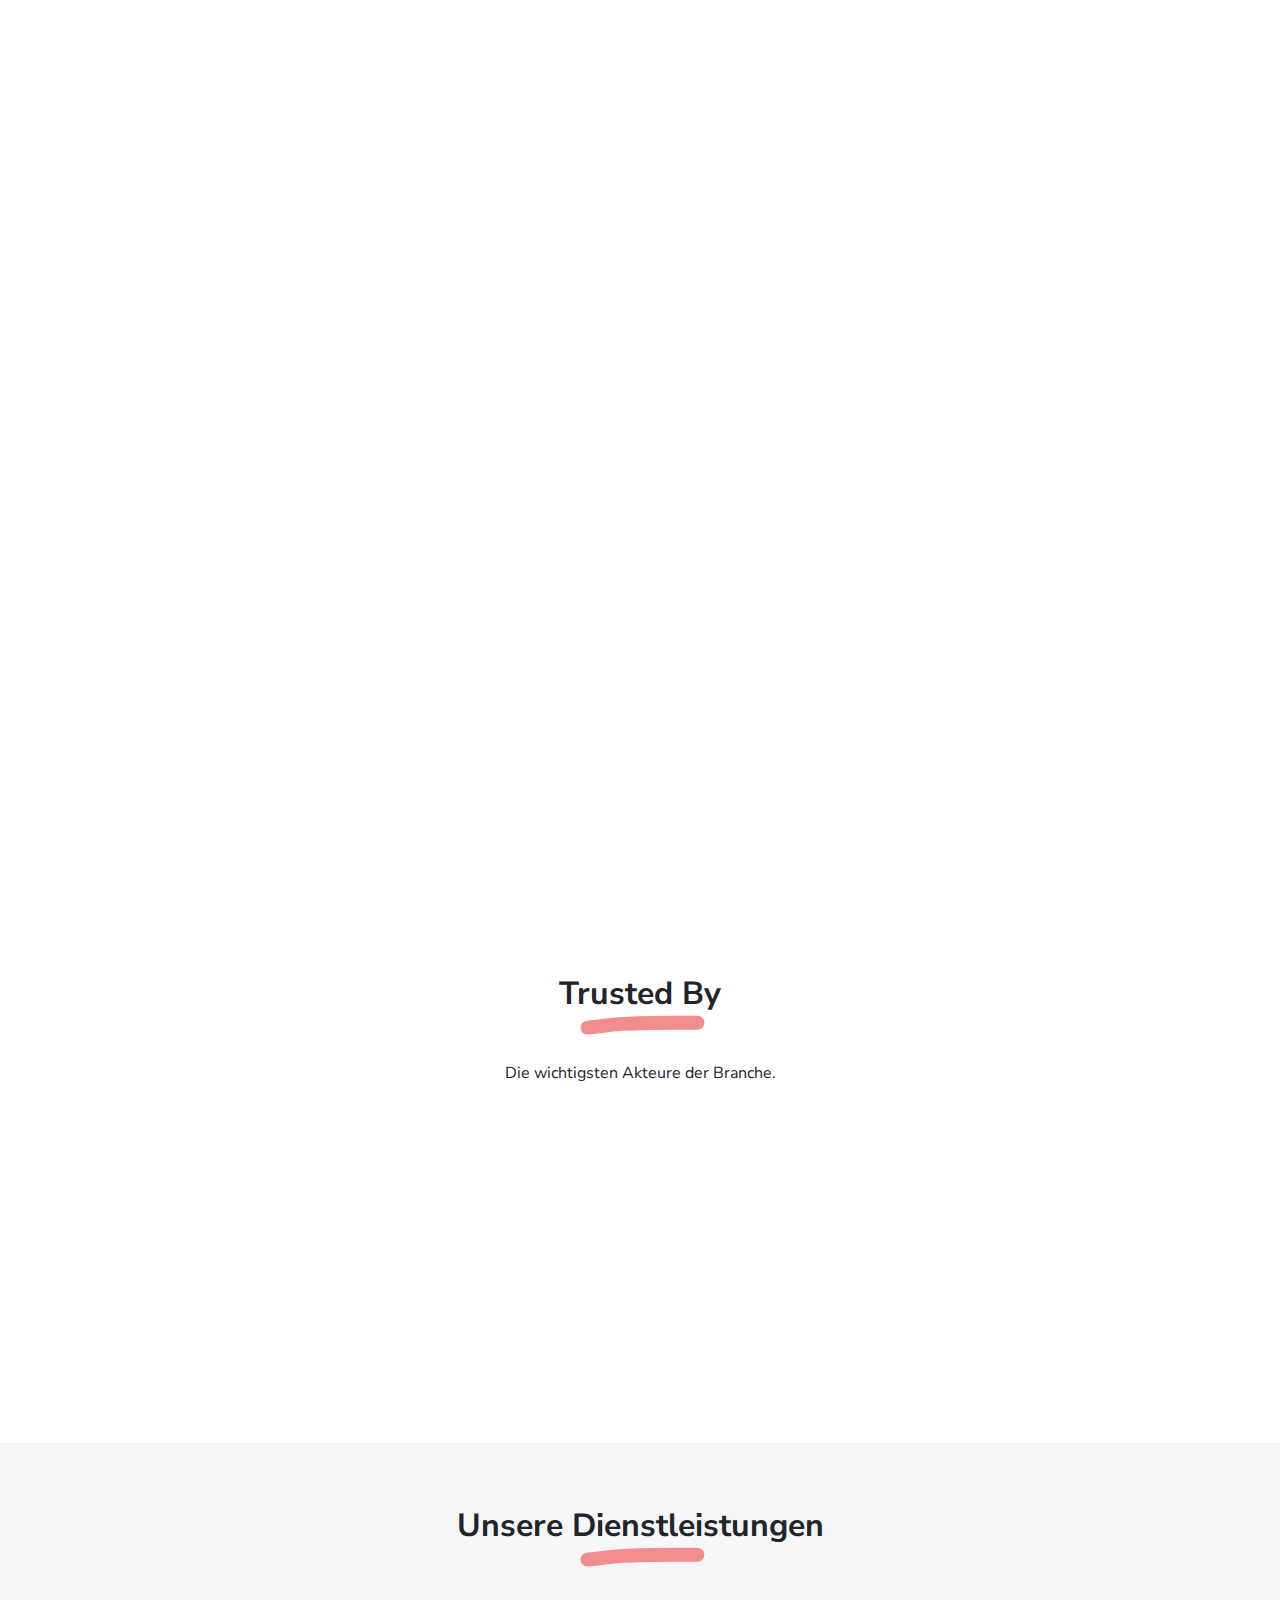
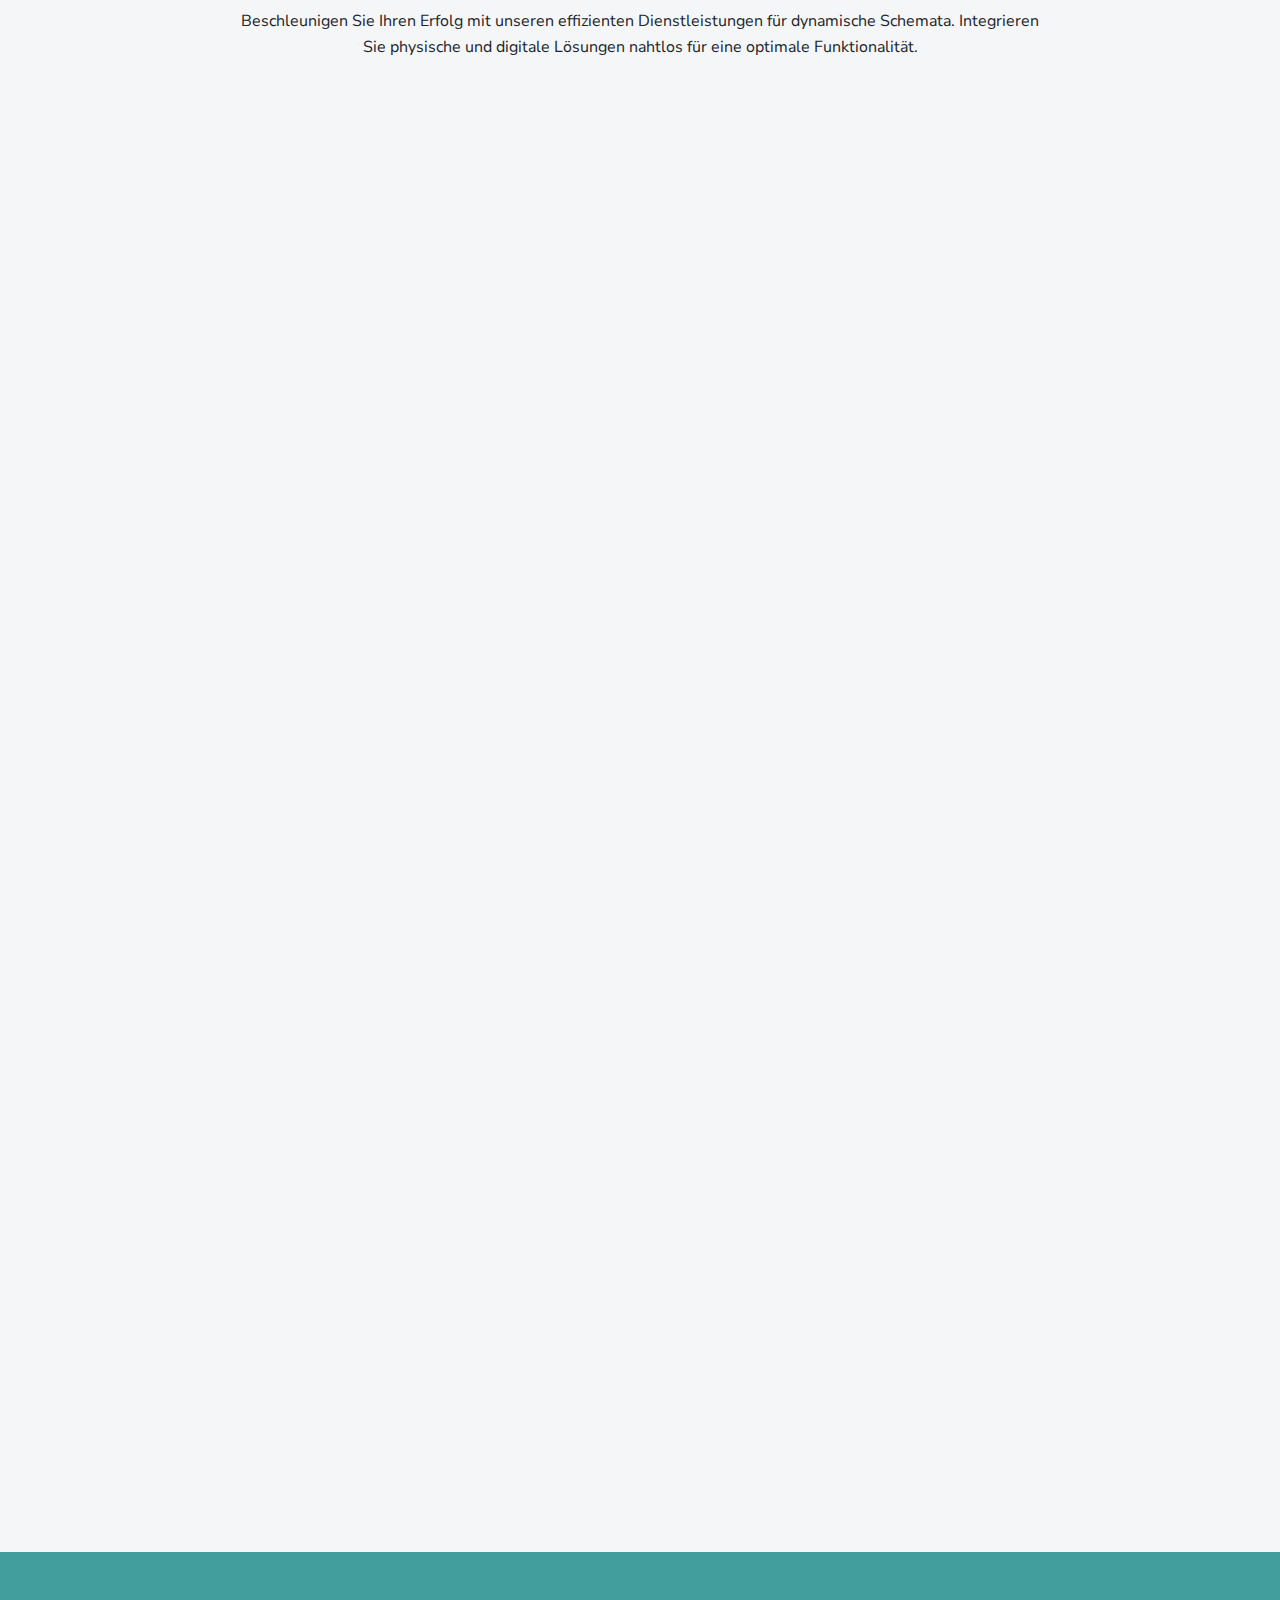
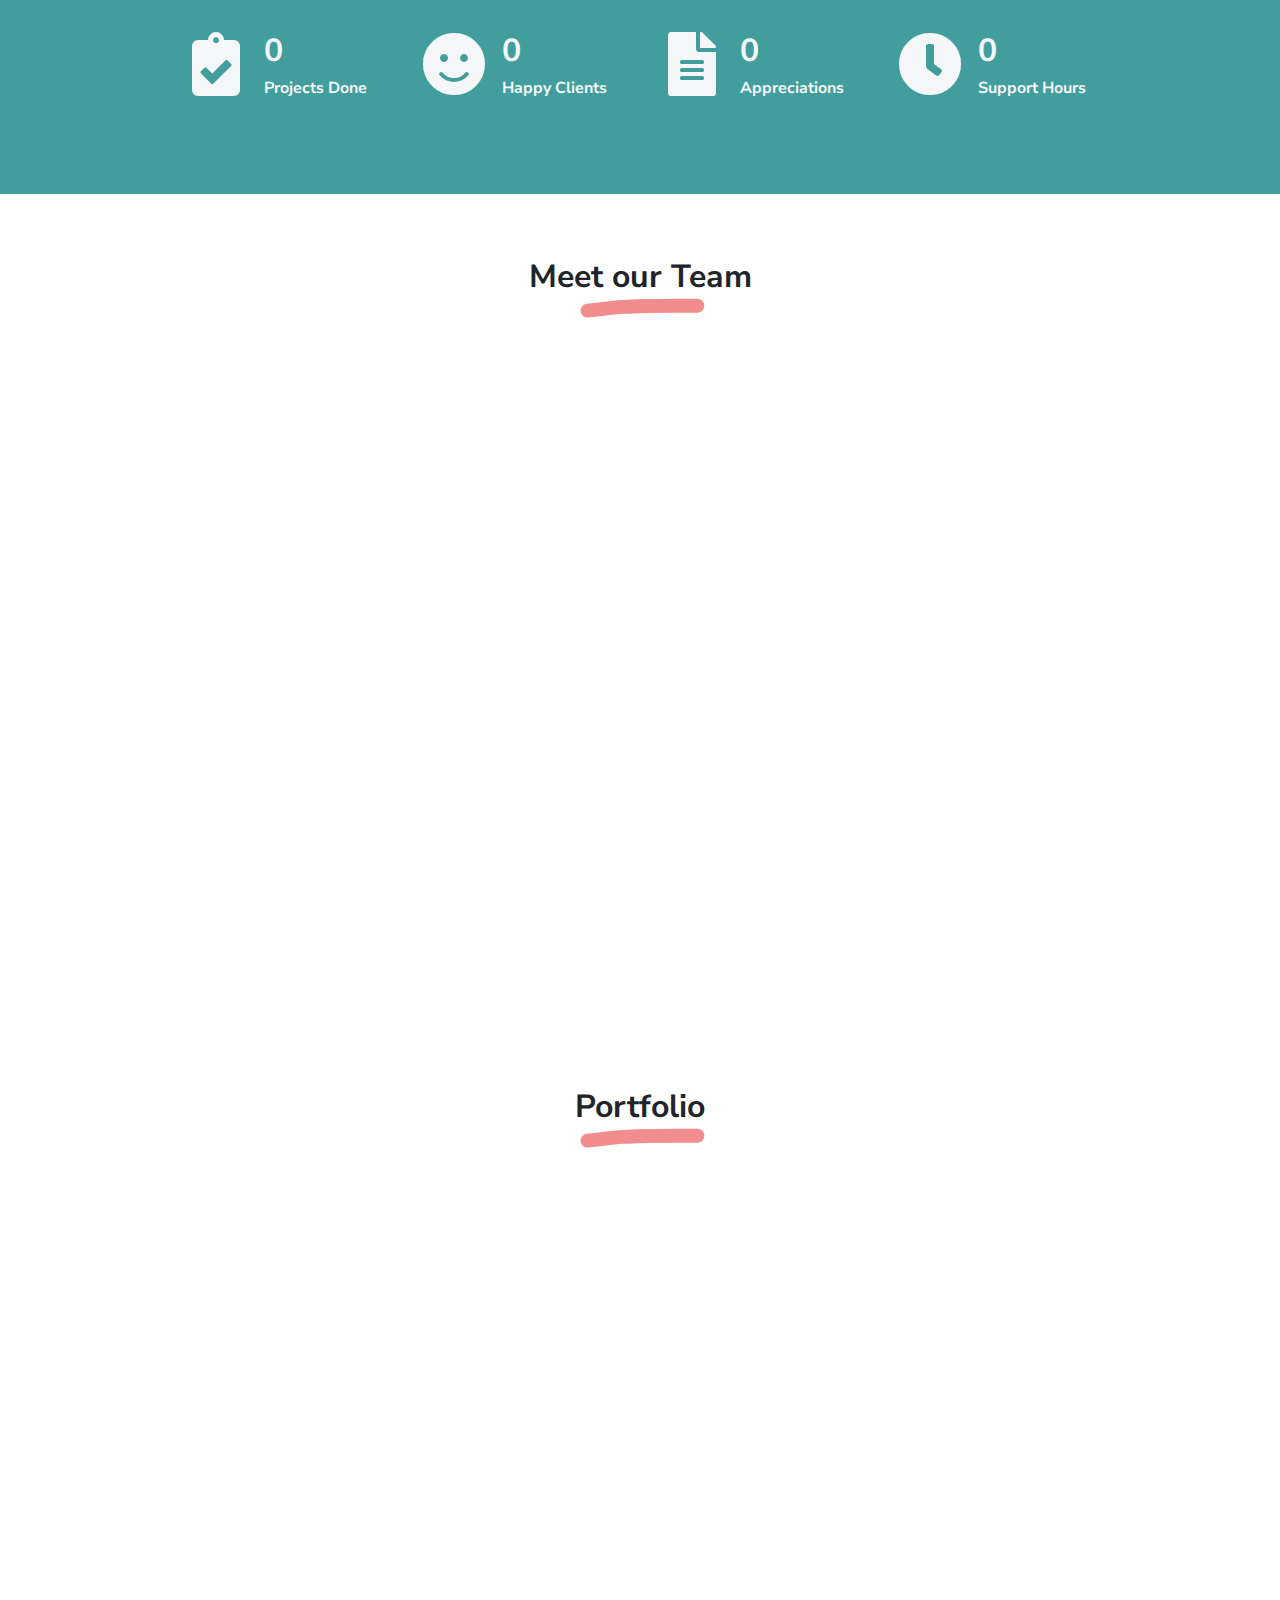
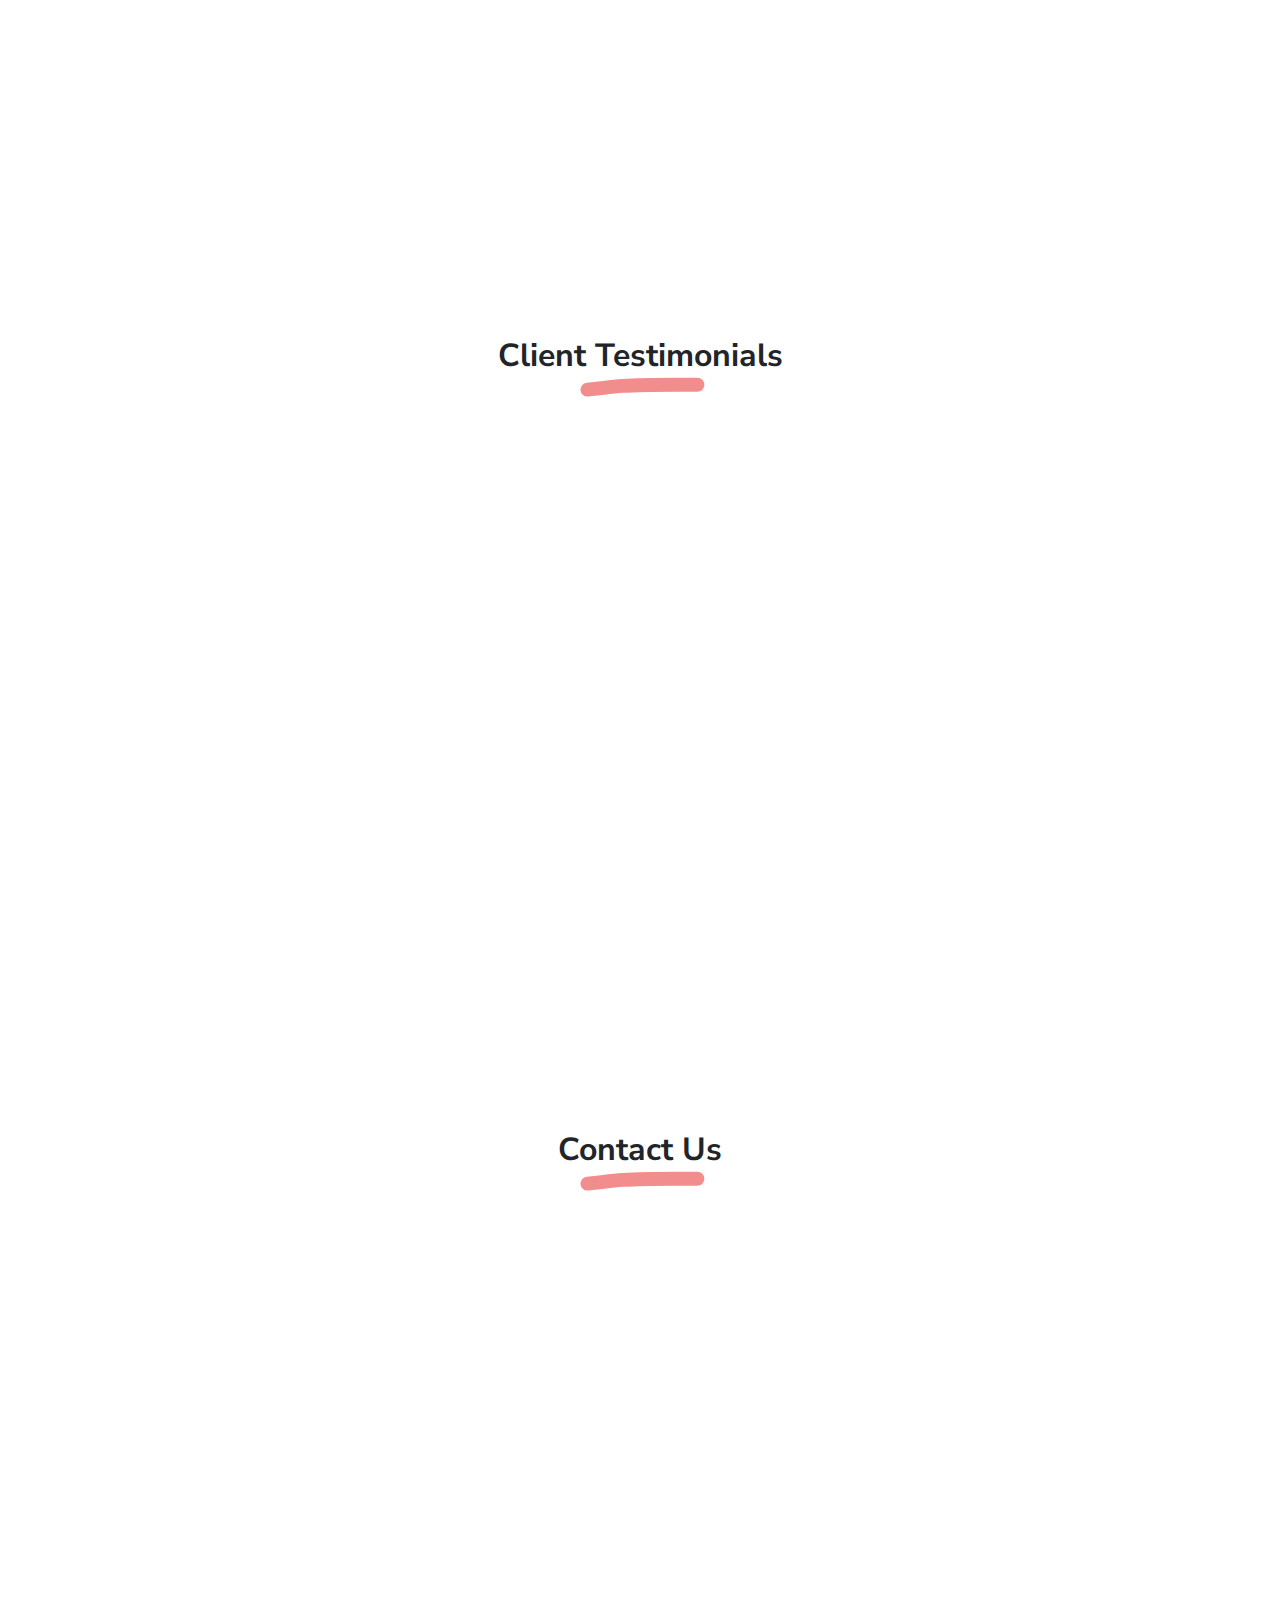
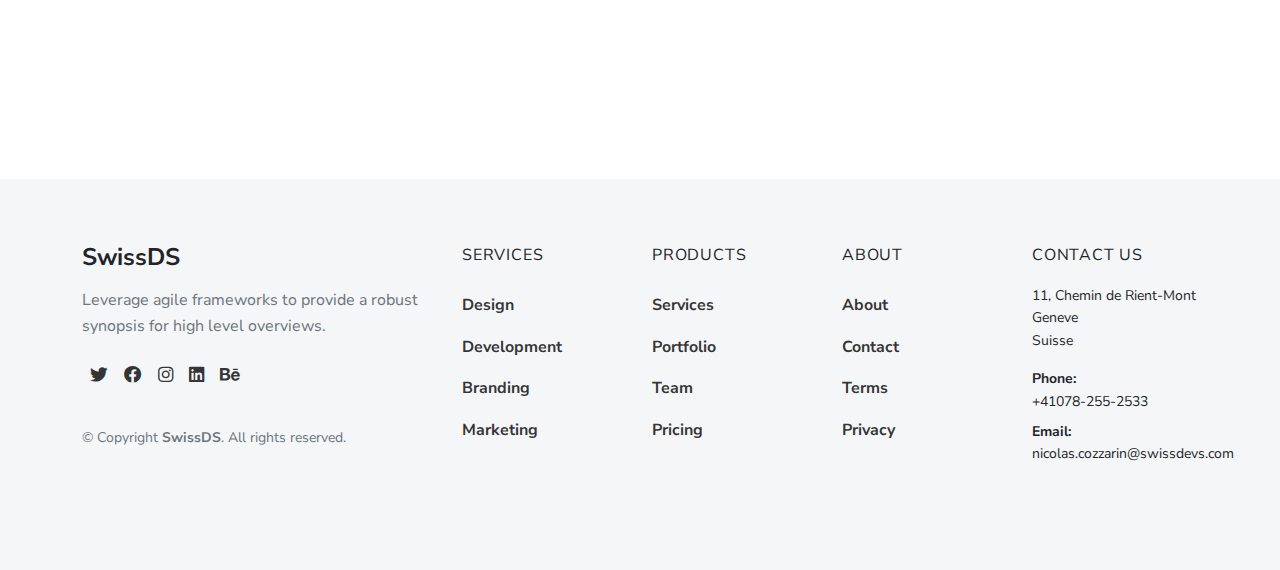
==== commit 4f636f20: "Fixed responsive and style issues" ====
--- a/de.html
+++ b/de.html
@@ -49,13 +49,13 @@
                   </div>
                 </div>
               </li>
-              <li class="nav-item"><a class="nav-link" href="#">Home</a></li>
-              <li class="nav-item"><a class="nav-link" href="#about">About</a></li>
-              <li class="nav-item"><a class="nav-link" href="#services">Services</a></li>
-              <li class="nav-item"><a class="nav-link" href="#team">Team</a></li>
-              <li class="nav-item"><a class="nav-link" href="#portfolio">Portfolio</a></li>
-              <li class="nav-item"><a class="nav-link" href="#contact">Contact</a></li>
-            </ul><a class="btn btn-primary" id="div1" href="#contact">Get Started</a>
+              <li class="nav-item"><a class="nav-link" href="#" onclick="closeMenu()">Home</a></li>
+              <li class="nav-item"><a class="nav-link" href="#about" onclick="closeMenu()">About</a></li>
+              <li class="nav-item"><a class="nav-link" href="#services" onclick="closeMenu()">Services</a></li>
+              <li class="nav-item"><a class="nav-link" href="#team" onclick="closeMenu()">Team</a></li>
+              <li class="nav-item"><a class="nav-link" href="#portfolio" onclick="closeMenu()">Portfolio</a></li>
+              <li class="nav-item"><a class="nav-link" href="#contact" onclick="closeMenu()">Contact</a></li>
+            </ul><a class="btn btn-primary" id="div1" href="#contact" onclick="closeMenu()">Get Started</a>
           </div>
         </div>
       </nav>
@@ -91,28 +91,28 @@
   <div class="container">
     <div class="row py-3">
       <div class="col-md-6 col-lg-3 text-center" data-aos="fade-up" data-aos-delay="100">
-        <div class="border rounded p-3 bg-light mb-3">
+        <div class="border rounded p-1 p-md-3 bg-light mb-3">
           <div class="text-center text-secondary display-3"><i class="bi bi-palette-fill"></i></div>
           <h3 class="h4 mt-2">Design</h3>
           <p class="text-small">Unser Team aus qualifizierten Designern versteht die Bedeutung von Ästhetik und Benutzerfreundlichkeit und nutzt dieses Wissen, um Ihre Vision zum Leben zu erwecken. Egal, ob Sie eine Website, eine mobile Anwendung oder eine Markenidentität suchen, unser Team verfügt über die Erfahrung und das Fachwissen, um erstklassige Ergebnisse zu erzielen.</p>
         </div>
       </div>
       <div class="col-md-6 col-lg-3 text-center" data-aos="fade-up" data-aos-delay="200">
-        <div class="border rounded p-3 bg-light mb-3">
+        <div class="border rounded p-1 p-md-3 bg-light mb-3">
           <div class="text-center text-secondary display-3"><i class="bi bi-chat-left-text-fill"></i></div>
           <h3 class="h4 mt-2">Feedback</h3>
           <p class="text-small">Wir schätzen Feedback und setzen uns dafür ein, uns ständig zu verbessern. Durch die Zusammenarbeit mit unseren Kunden können wir noch bessere Ergebnisse erzielen und die Erwartungen übertreffen. Aus diesem Grund haben wir unseren Feedbackprozess verfeinert.</p>
         </div>
       </div>
       <div class="col-md-6 col-lg-3 text-center" data-aos="fade-up" data-aos-delay="300">
-        <div class="border rounded p-3 bg-light mb-3">
+        <div class="border rounded p-1 p-md-3 bg-light mb-3">
           <div class="text-center text-secondary display-3"><i class="bi bi-calendar-check-fill"></i></div>
           <h3 class="h4 mt-2">Ausführung</h3>
           <p class="text-small">Die Ausführung ist der Schlüssel zum Erfolg von IT-Lösungen. Wir verwenden einen prozessorientierten Ansatz, um sicherzustellen, dass Projekte pünktlich, im Rahmen des Budgets und nach höchsten Qualitätsstandards geliefert werden. Vom Projektstart bis zur Einführung verfolgen wir einen praktischen Ansatz, um sicherzustellen, dass alles reibungslos abläuft und Ihre Erwartungen erfüllt.</p>
         </div>
       </div>
       <div class="col-md-6 col-lg-3 text-center" data-aos="fade-up" data-aos-delay="400">
-        <div class="border rounded p-3 bg-light mb-3">
+        <div class="border rounded p-1 p-md-3 bg-light mb-3">
           <div class="text-center text-secondary display-3"><i class="bi bi-people-fill"></i></div>
           <h3 class="h4 mt-2">Support</h3>
           <p class="text-small">Ob Sie technische Unterstützung, Software-Wartung oder Hilfe bei der Fehlerbehebung benötigen, unser Team ist für Sie da.</p>
@@ -197,7 +197,7 @@
           <li class="nav-item" role="presentation"><a class="nav-link p-1" href="#flexibility" data-bs-toggle="tab"><span class="badge bg-secondary me-1">2</span> Adapt</a></li>
           <li class="nav-item" role="presentation"><a class="nav-link p-1" href="#results" data-bs-toggle="tab"><span class="badge bg-secondary me-1">3</span> Ergebnisse</a></li>
         </ul>
-        <div class="tab-content border border-top-0 text-secondary p-3" id="myTabContent">
+        <div class="tab-content border border-top-0 text-secondary p-1 p-md-3" id="myTabContent">
           <div class="tab-pane fade show active" id="experience" role="tabpanel" aria-labelledby="home-tab">
             <p>Um ehrlich und offen zu sein - um Ihre Bedenken zu äußern und Ihre Meinungen zu teilen - werden wir regelmäßig kommunizieren.</p>
             <p>• Kommunikation aufrechterhalten: Wir planen regelmäßige Überprüfungen, vierteljährliche Rückblicke und werden Sie immer auf dem Laufenden halten.</p>
@@ -230,7 +230,7 @@
   </div>
 </div>
 <div class="section bg-light py-3 py-lg-5 px-2 px-lg-4" id="services">
-  <div class="container">
+  <div class="container-narrow">
     <div class="text-center mb-5">
       <h2 class="marker marker-center">Unsere Dienstleistungen</h2>
     </div>
@@ -240,42 +240,42 @@
     <div class="row py-3">
       <div class="col-md-4 text-center mb-3" data-aos="fade-up" data-aos-delay="100"> 
         <div class="bg-white border rounded-circle d-inline-block p-2"><img class="p-2" src="./images/services/full-stack.svg" width="96" height="96" alt="web design"/></div>
-        <div class="bg-white border rounded p-3 mt-n4">
+        <div class="bg-white border rounded p-1 p-md-3 mt-n4">
           <div class="h5 mt-3">Product Design+Development</div>
           <p class="text-small">Connect with SwissDS for the opportunity to receive a customized software product that addresses your specific business needs. We staff and build end-to-end. PHP, Ruby, Angular, React, Node, Typescript .NET, Kotlin, Swift, React Native, Magento, Shopify, AWS, CircleCI or Kubernetes: you name it.</p><a class="btn btn-link" href="#!">Learn More<i class="fas fa-arrow-right ms-1"></i></a>
         </div>
       </div>
       <div class="col-md-4 text-center mb-3" data-aos="fade-up" data-aos-delay="200">
         <div class="bg-white border rounded-circle d-inline-block p-2"><img class="p-2" src="./images/services/outsoursing-3.svg" width="96" height="96" alt="graphic design"/></div>
-        <div class="bg-white border rounded p-3 mt-n4">
+        <div class="bg-white border rounded p-1 p-md-3 mt-n4">
           <div class="h5 mt-3">IT Outsoursing</div>
           <p class="text-small">Build a global technology partnership with the help of our project outsourcing service to allocate resources cost-effectively and focus on complete transparency.</p><a class="btn btn-link" href="#!">Learn More<i class="fas fa-arrow-right ms-1"></i></a>
         </div>
       </div>
       <div class="col-md-4 text-center mb-3" data-aos="fade-up" data-aos-delay="300">
         <div class="bg-white border rounded-circle d-inline-block p-2"><img class="p-2" src="./images/services/translate.svg" width="96" height="96" alt="ui-ux"/></div>
-        <div class="bg-white border rounded p-3 mt-n4">
+        <div class="bg-white border rounded p-1 p-md-3 mt-n4">
           <div class="h5 mt-3">Official Translations</div>
           <p class="text-small">Übersetzungen sind für die SEO-Optimierung einer Website von entscheidender Bedeutung, da sie den Datenverkehr und die Sichtbarkeit erhöhen, indem sie ein internationales Publikum erreichen. Es reicht nicht aus, nur den Inhalt zu übersetzen. Um optimale Ergebnisse zu erzielen, müssen die Übersetzungen präzise und kulturspezifisch sein, und die Struktur und die technischen Elemente der Website müssen für jede Sprache optimiert werden. Kontaktieren Sie uns, um mehr über unsere SEO-gerechten Übersetzungsdienste zu erfahren und darüber, wie wir Ihnen helfen können, Ihre Ziele zu erreichen.</p><a class="btn btn-link mt-auto" href="#!">Learn More<i class="fas fa-arrow-right ms-1"></i></a>
         </div>
       </div>
       <div class="col-md-4 text-center mb-3" data-aos="fade-up" data-aos-delay="300">
         <div class="bg-white border rounded-circle d-inline-block p-2"><img class="p-2" src="./images/services/testing-2.svg" width="96" height="96" alt="ui-ux"/></div>
-        <div class="bg-white border rounded p-3 mt-n4">
+        <div class="bg-white border rounded p-1 p-md-3 mt-n4">
           <div class="h5 mt-3">Testing</div>
           <p class="text-small">Discover the power of efficient and reliable testing with our manual and automated services. Our experienced team provides customized testing solutions tailored to meet your specific needs. With state-of-the-art tools and processes, we ensure high-quality results every time. Trust us to deliver the peace of mind that comes with knowing your systems are functioning at their best.</p><a class="btn btn-link" href="#!">Learn More<i class="fas fa-arrow-right ms-1"></i></a>
         </div>
       </div>
       <div class="col-md-4 text-center mb-3" data-aos="fade-up" data-aos-delay="300">
         <div class="bg-white border rounded-circle d-inline-block p-2"><img class="p-2" src="./images/services/heberges.svg" width="96" height="96" alt="ui-ux"/></div>
-        <div class="bg-white border rounded p-3 mt-n4">
+        <div class="bg-white border rounded p-1 p-md-3 mt-n4">
           <div class="h5 mt-3">Hosting</div>
           <p class="text-small">Experience the ultimate in self-service cloud solutions with our fully automated hosting services, exclusively hosted in our highly secure Swiss data centers</p><a class="btn btn-link" href="#!">Learn More<i class="fas fa-arrow-right ms-1"></i></a>
         </div>
       </div>
       <div class="col-md-4 text-center mb-3" data-aos="fade-up" data-aos-delay="300">
         <div class="bg-white border rounded-circle d-inline-block p-2"><img class="p-2" src="./images/services/support.svg" width="96" height="96" alt="ui-ux"/></div>
-        <div class="bg-white border rounded p-3 mt-n4">
+        <div class="bg-white border rounded p-1 p-md-3 mt-n4">
           <div class="h5 mt-3">Support IT</div>
           <p class="text-small">Get the support you need for your IT systems with our comprehensive IT service. Our expert technicians are on hand 24/7 to provide personalized assistance for all your technical needs. From software upgrades to network security, we've got you covered. With our fast and reliable support, you can focus on your business while we handle the technology. Trust us to keep your systems running smoothly, day in and day out.</p><a class="btn btn-link" href="#!">Learn More<i class="fas fa-arrow-right ms-1"></i></a>
         </div>
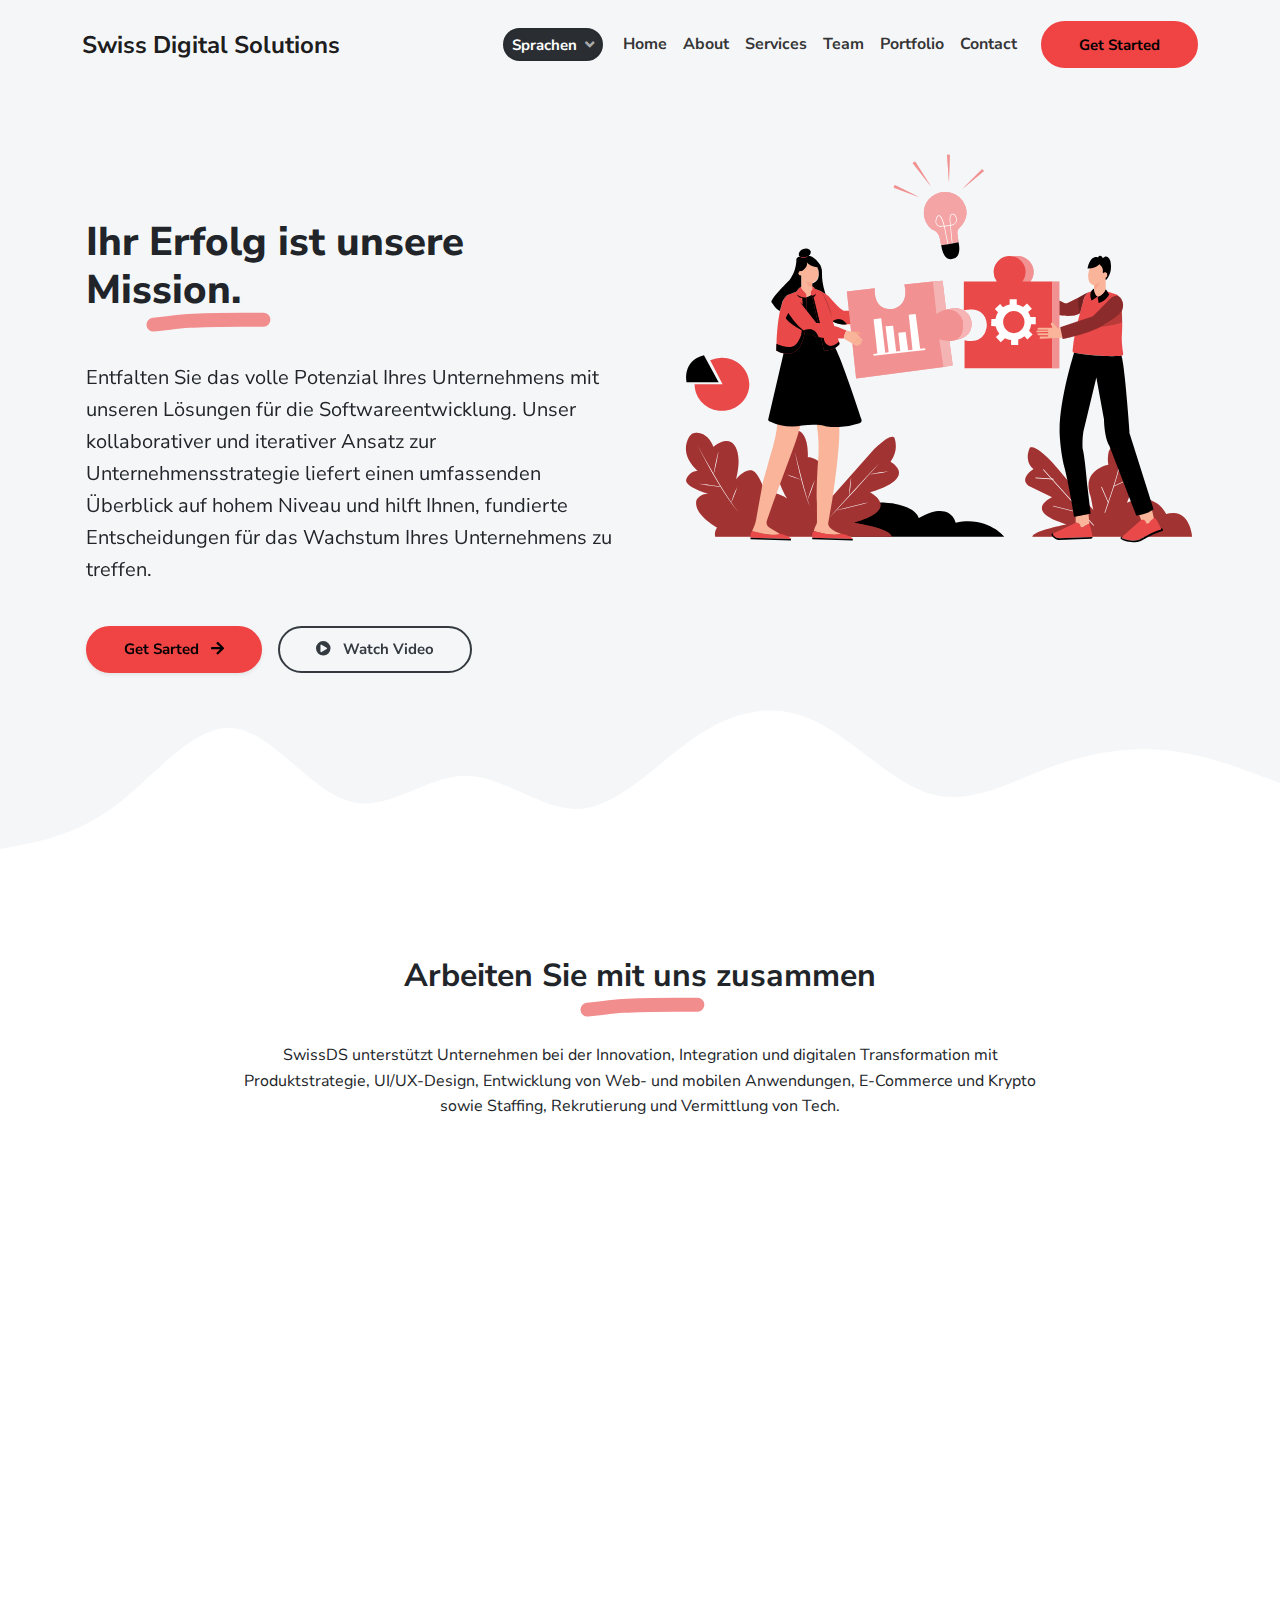
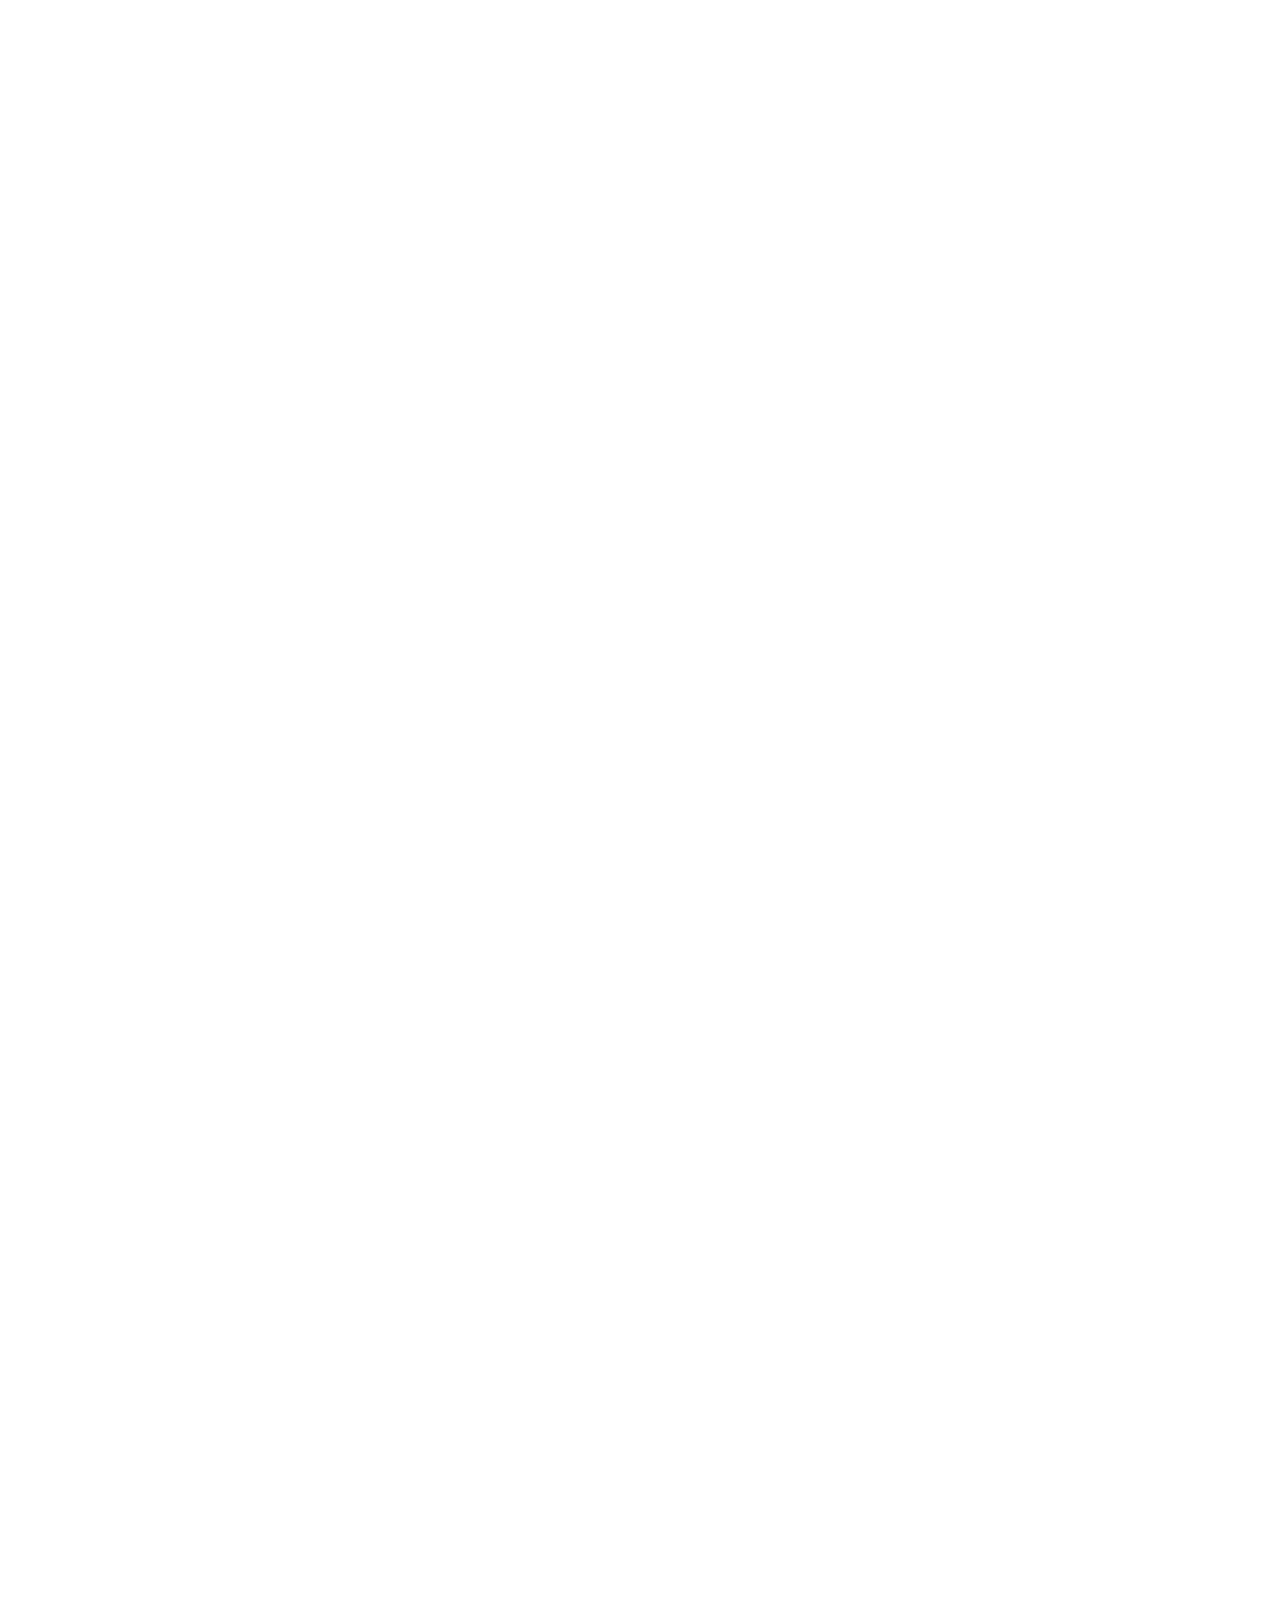
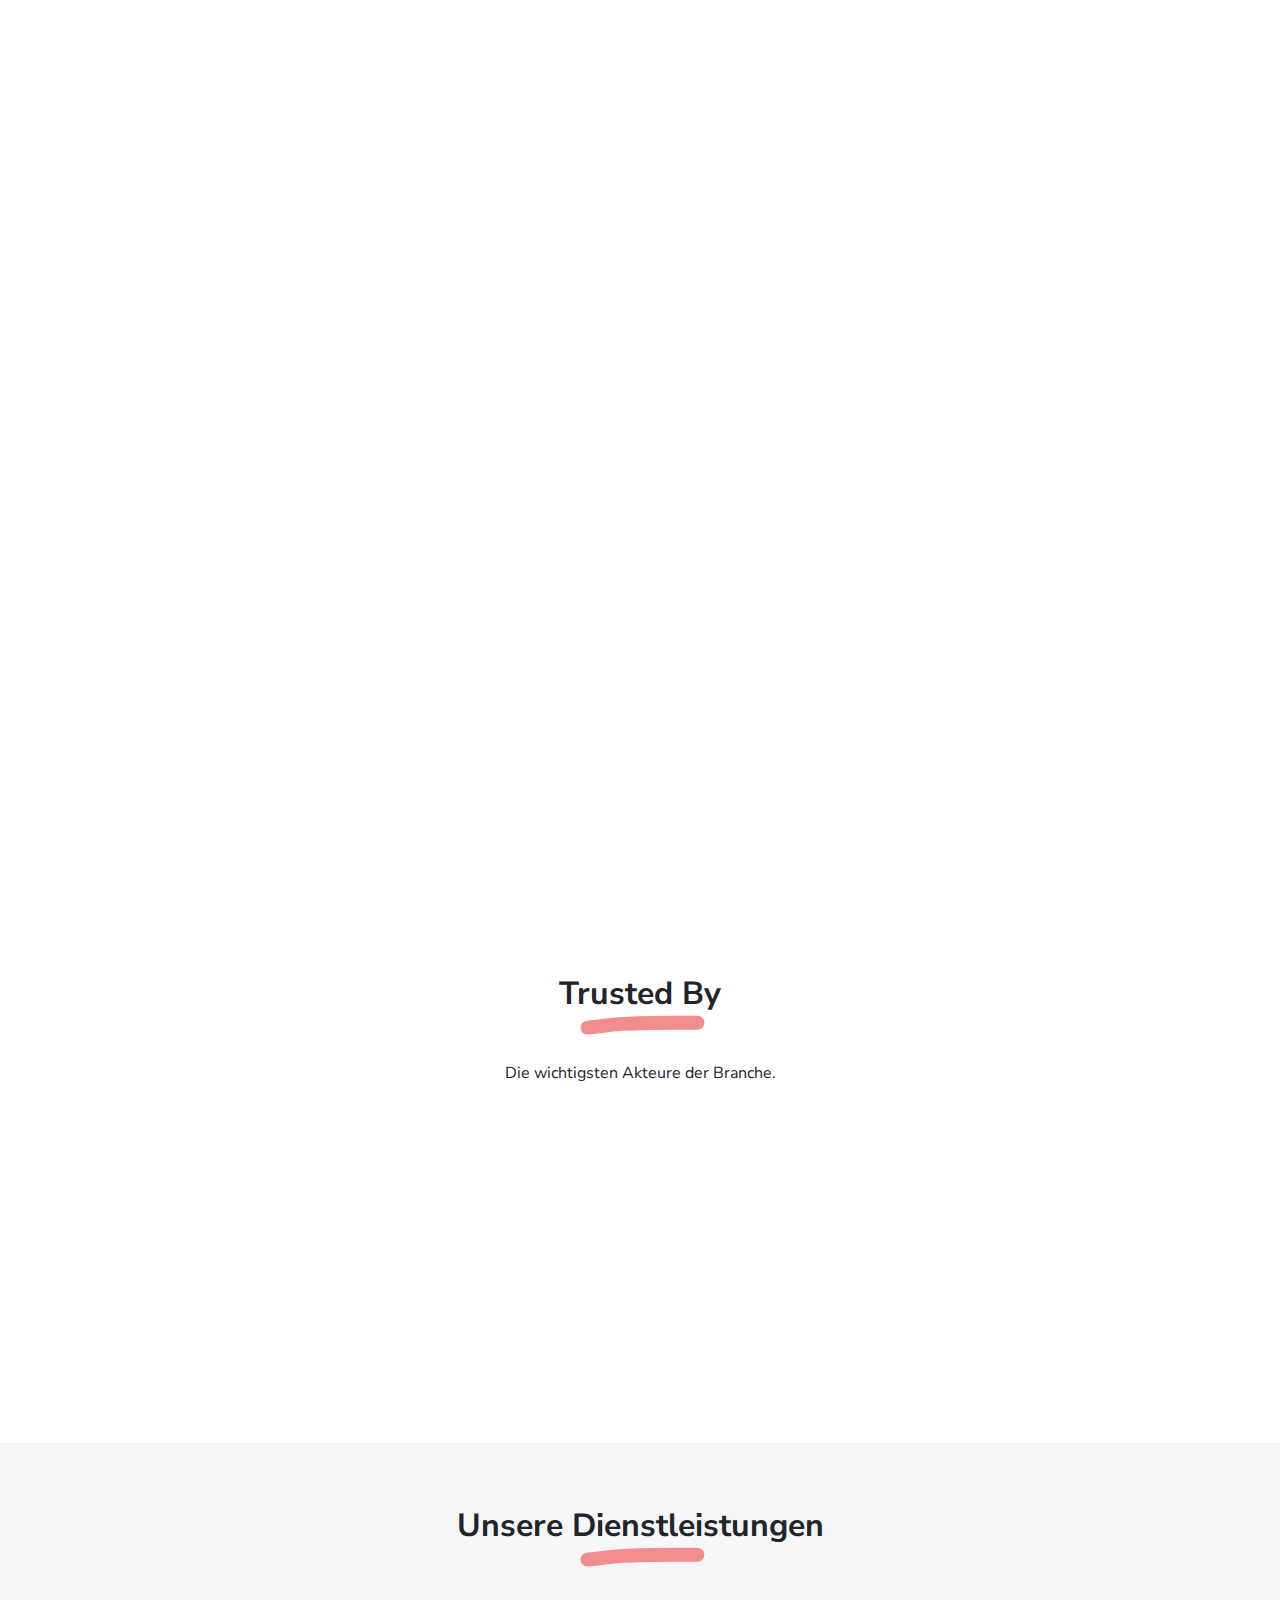
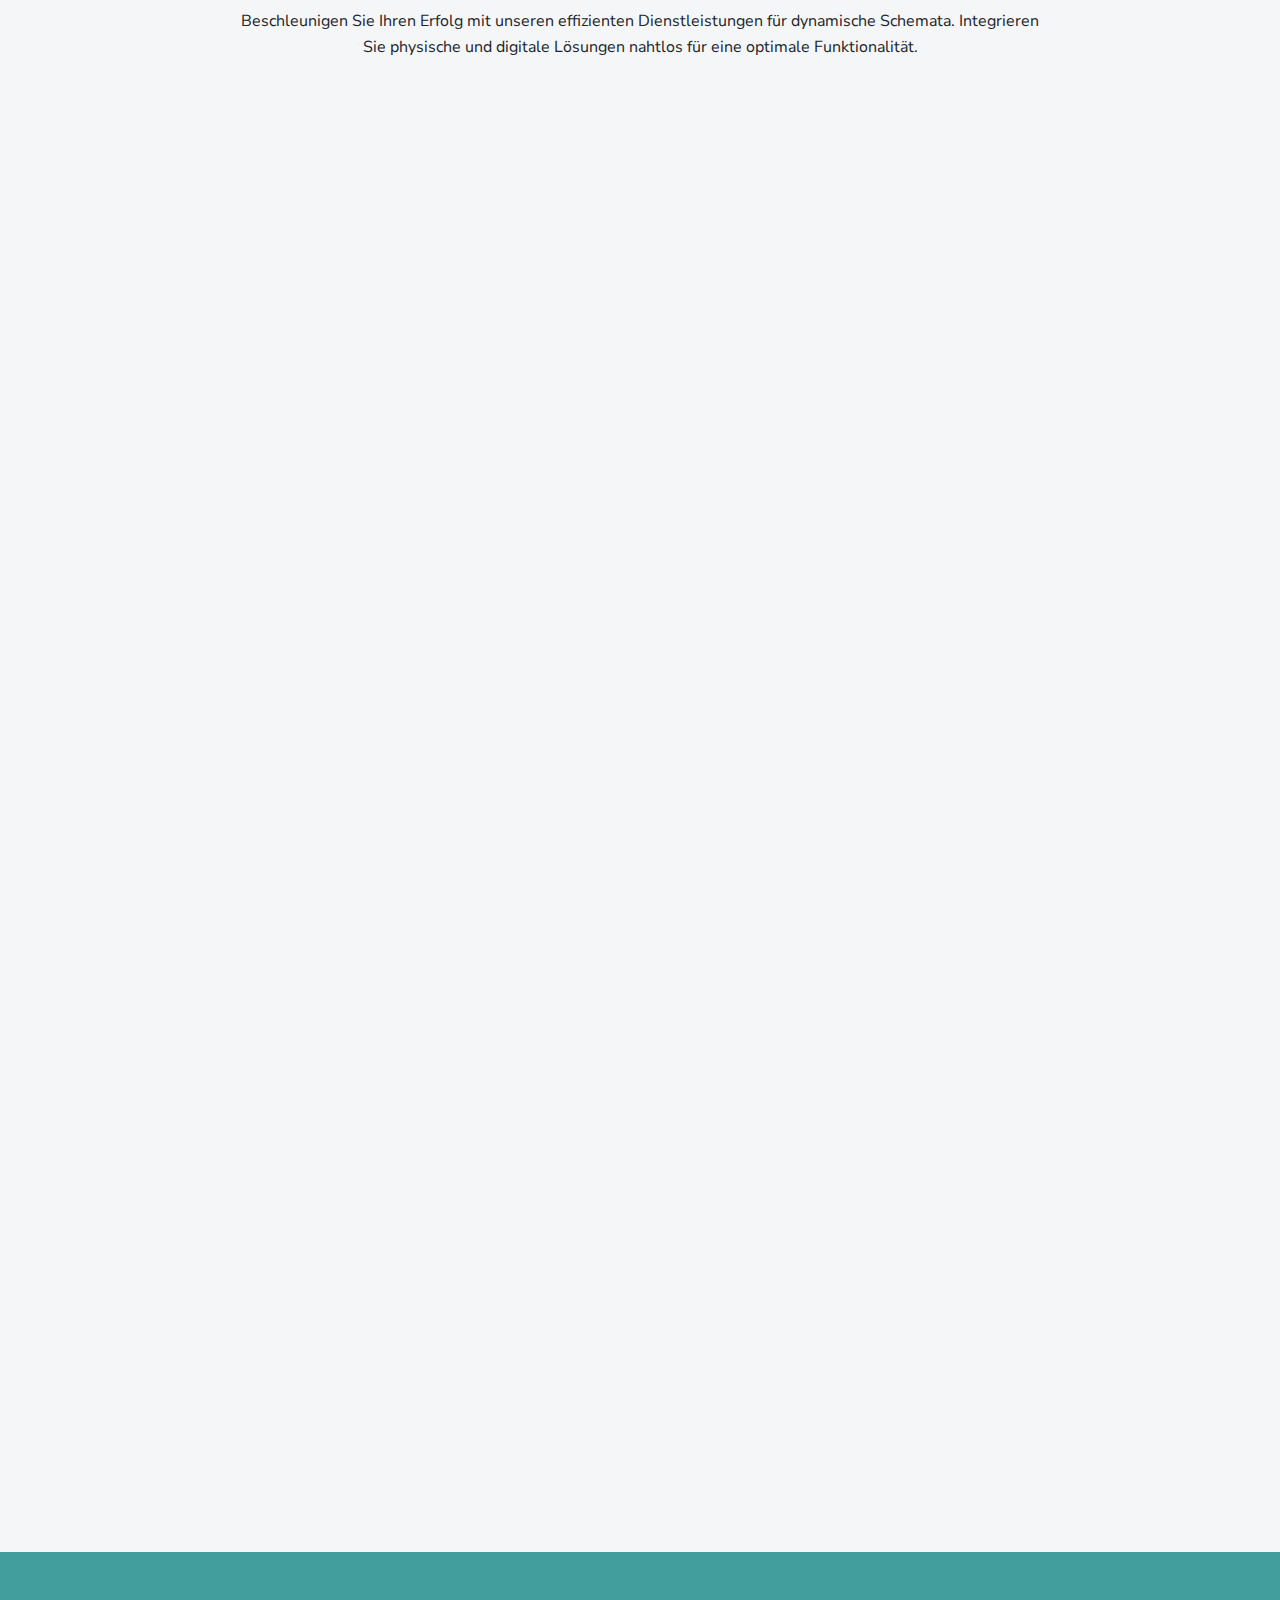
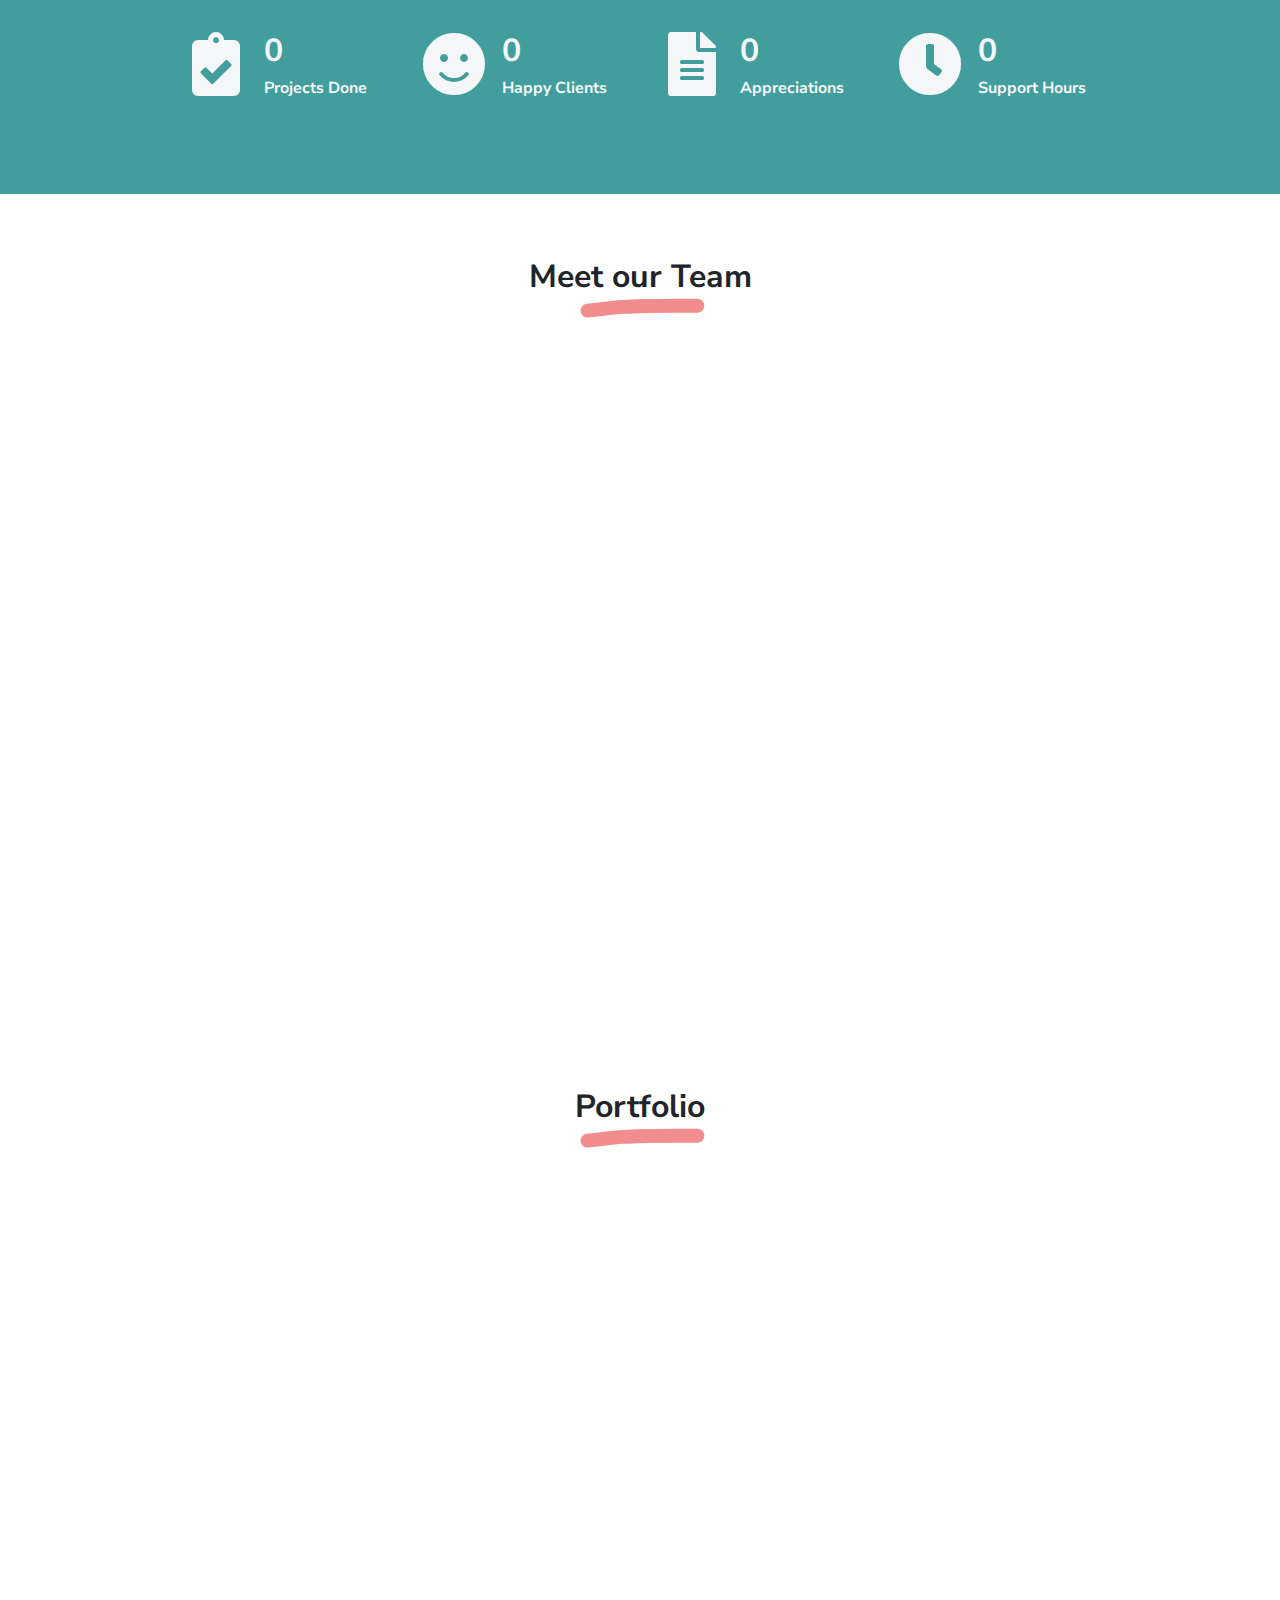
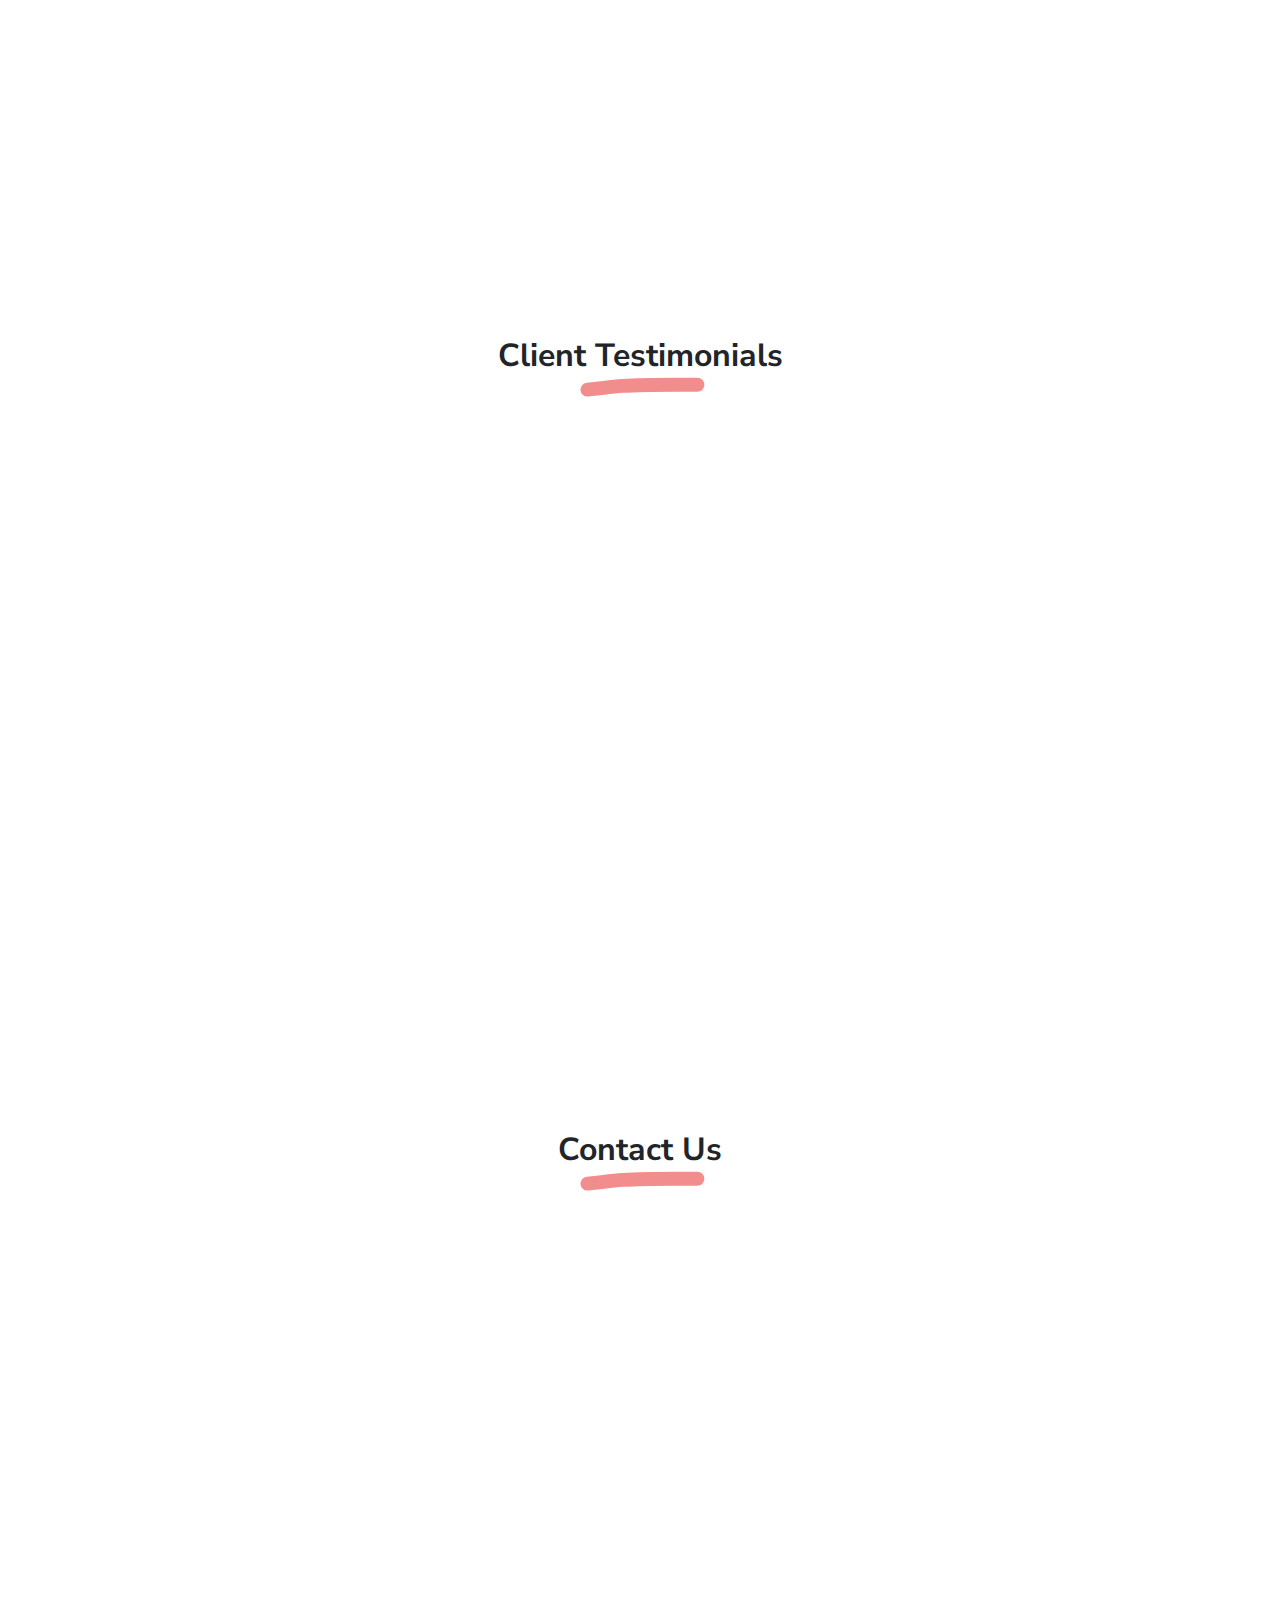
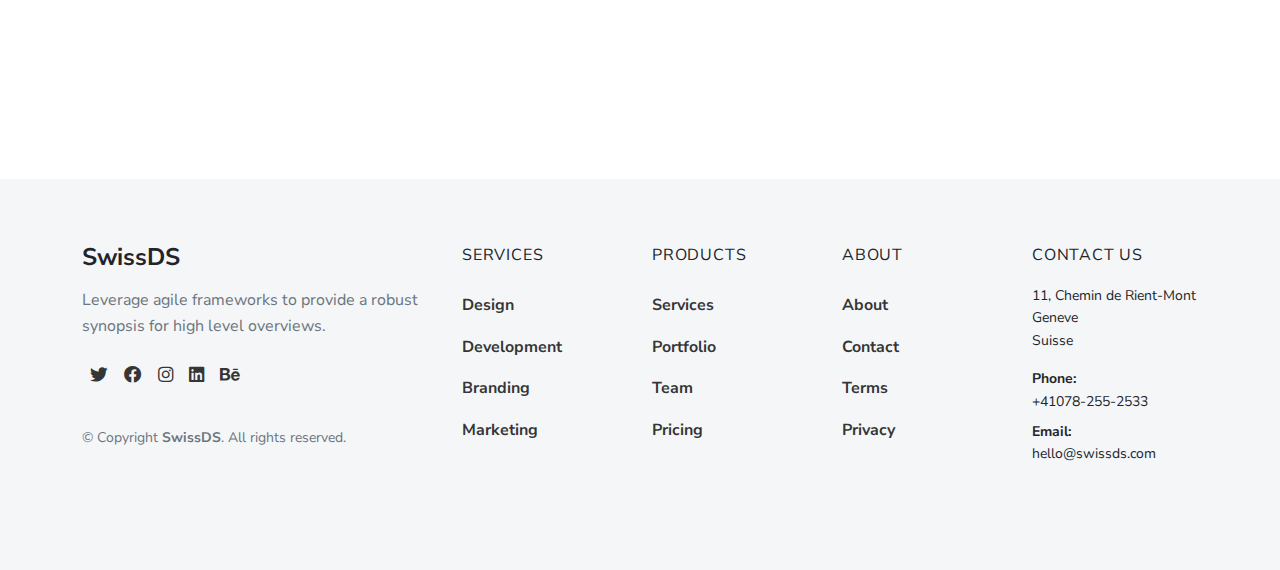
==== commit ebf29dbe: "mails updates" ====
--- a/de.html
+++ b/de.html
@@ -614,7 +614,7 @@
             Suisse
           </address>
           <div class="mb-1"><strong>Phone:</strong><br/>+41078-255-2533</div>
-          <div class="mb-1"><strong>Email:</strong><br/>nicolas.cozzarin@swissdevs.com</div>
+          <div class="mb-1"><strong>Email:</strong><br/>hello@swissds.com</div>
         </div>
       </div>
     </div>
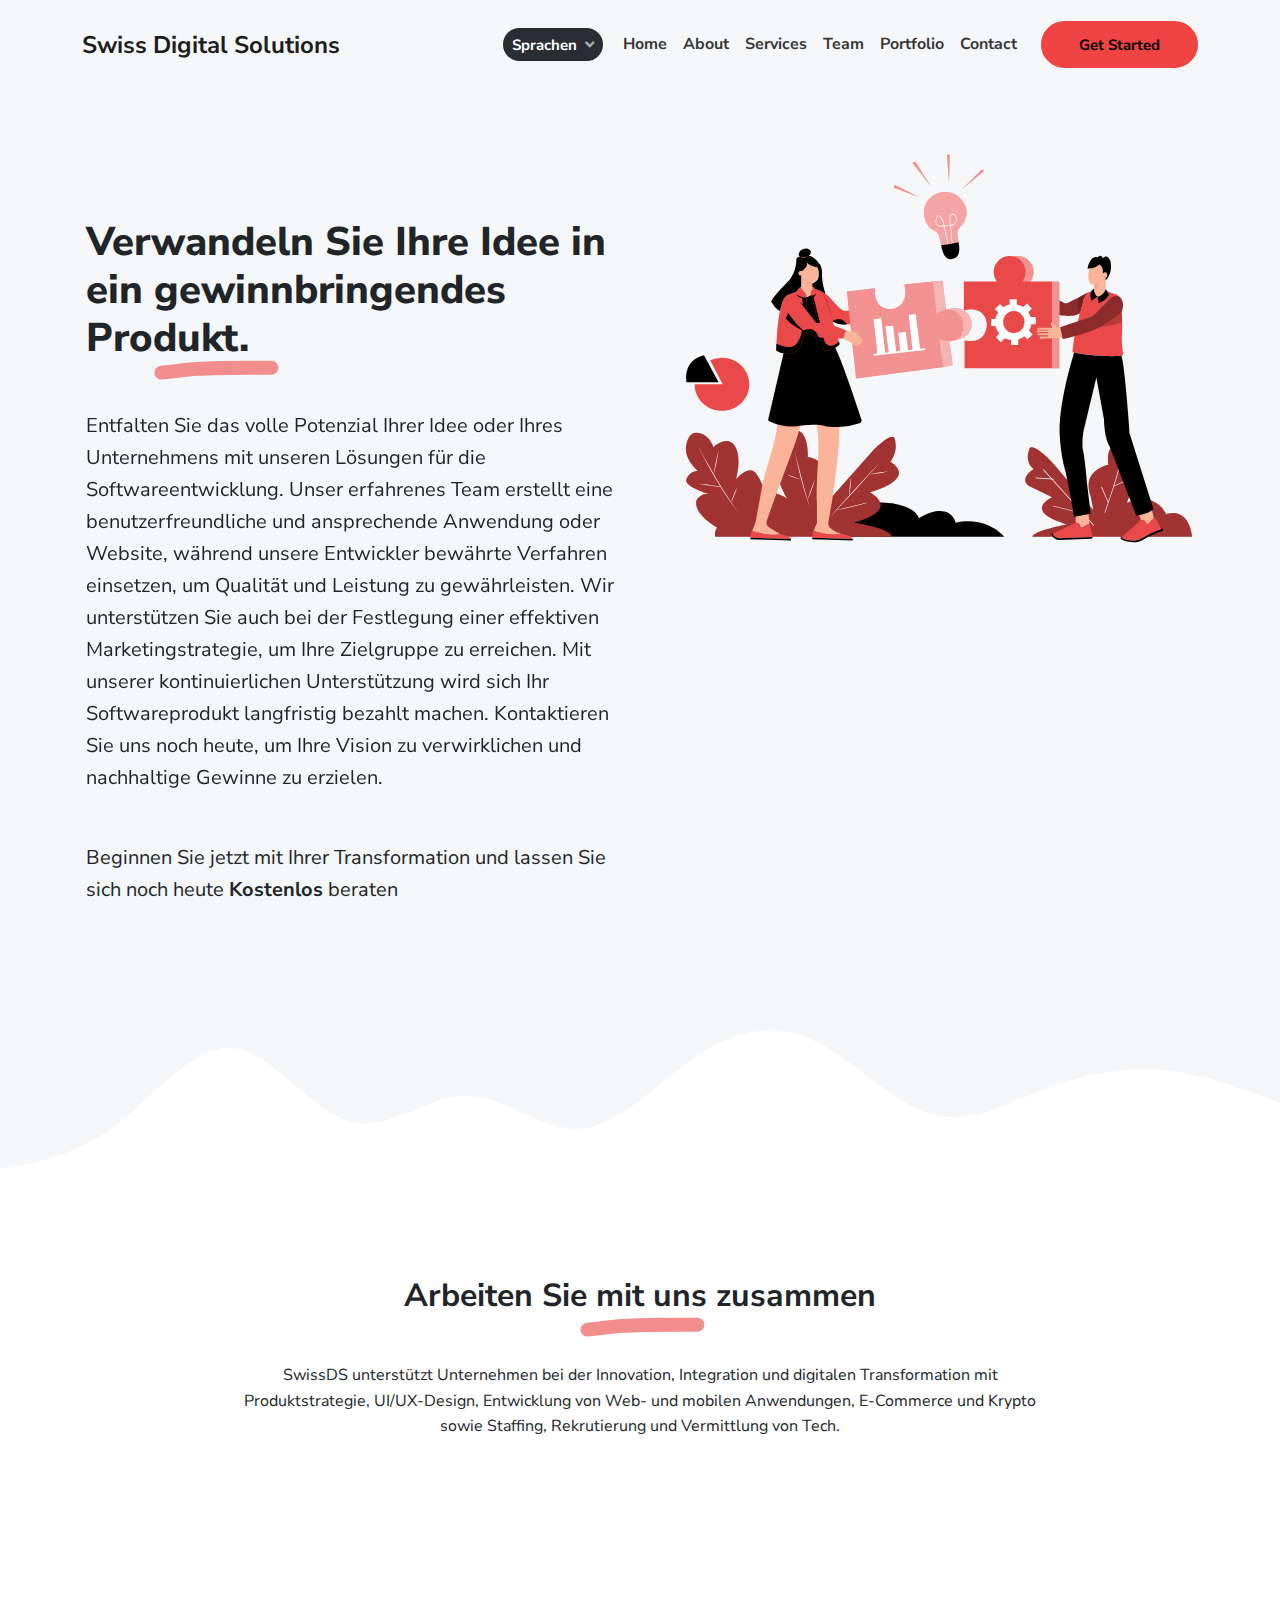
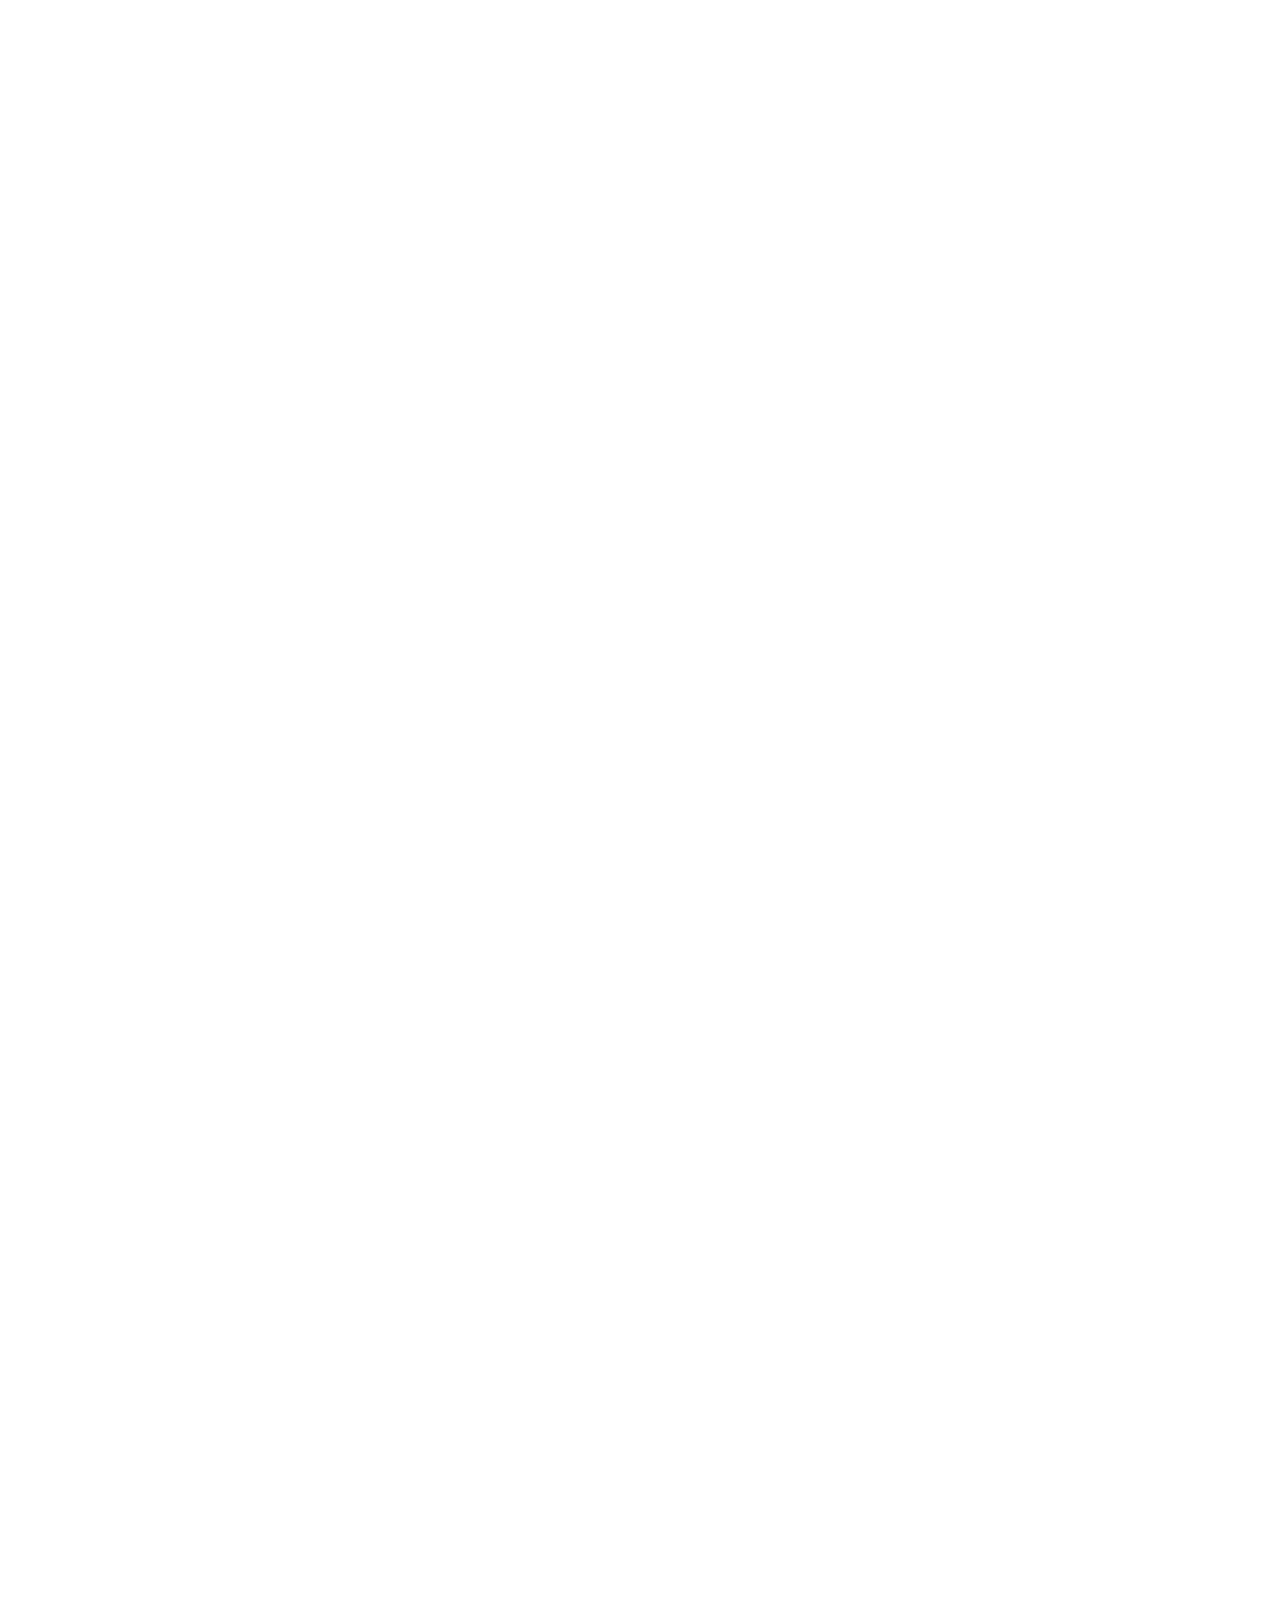
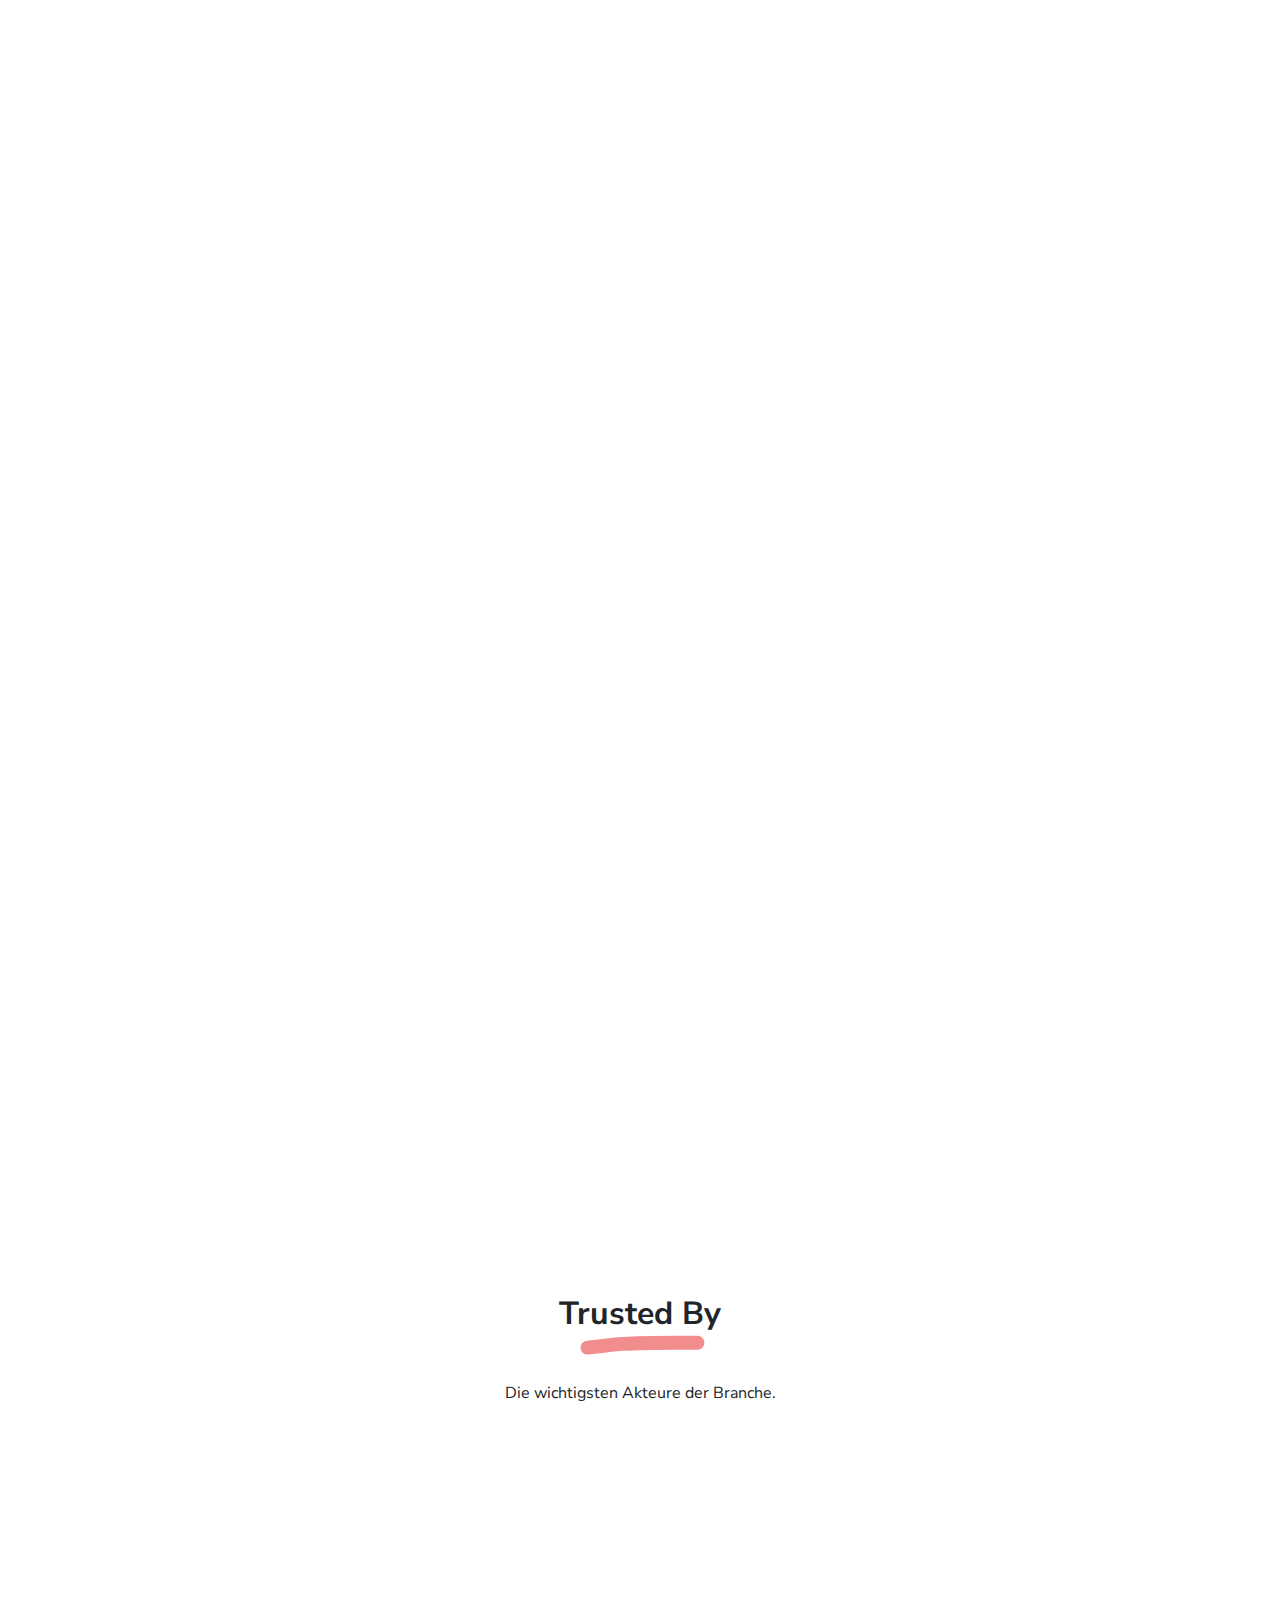
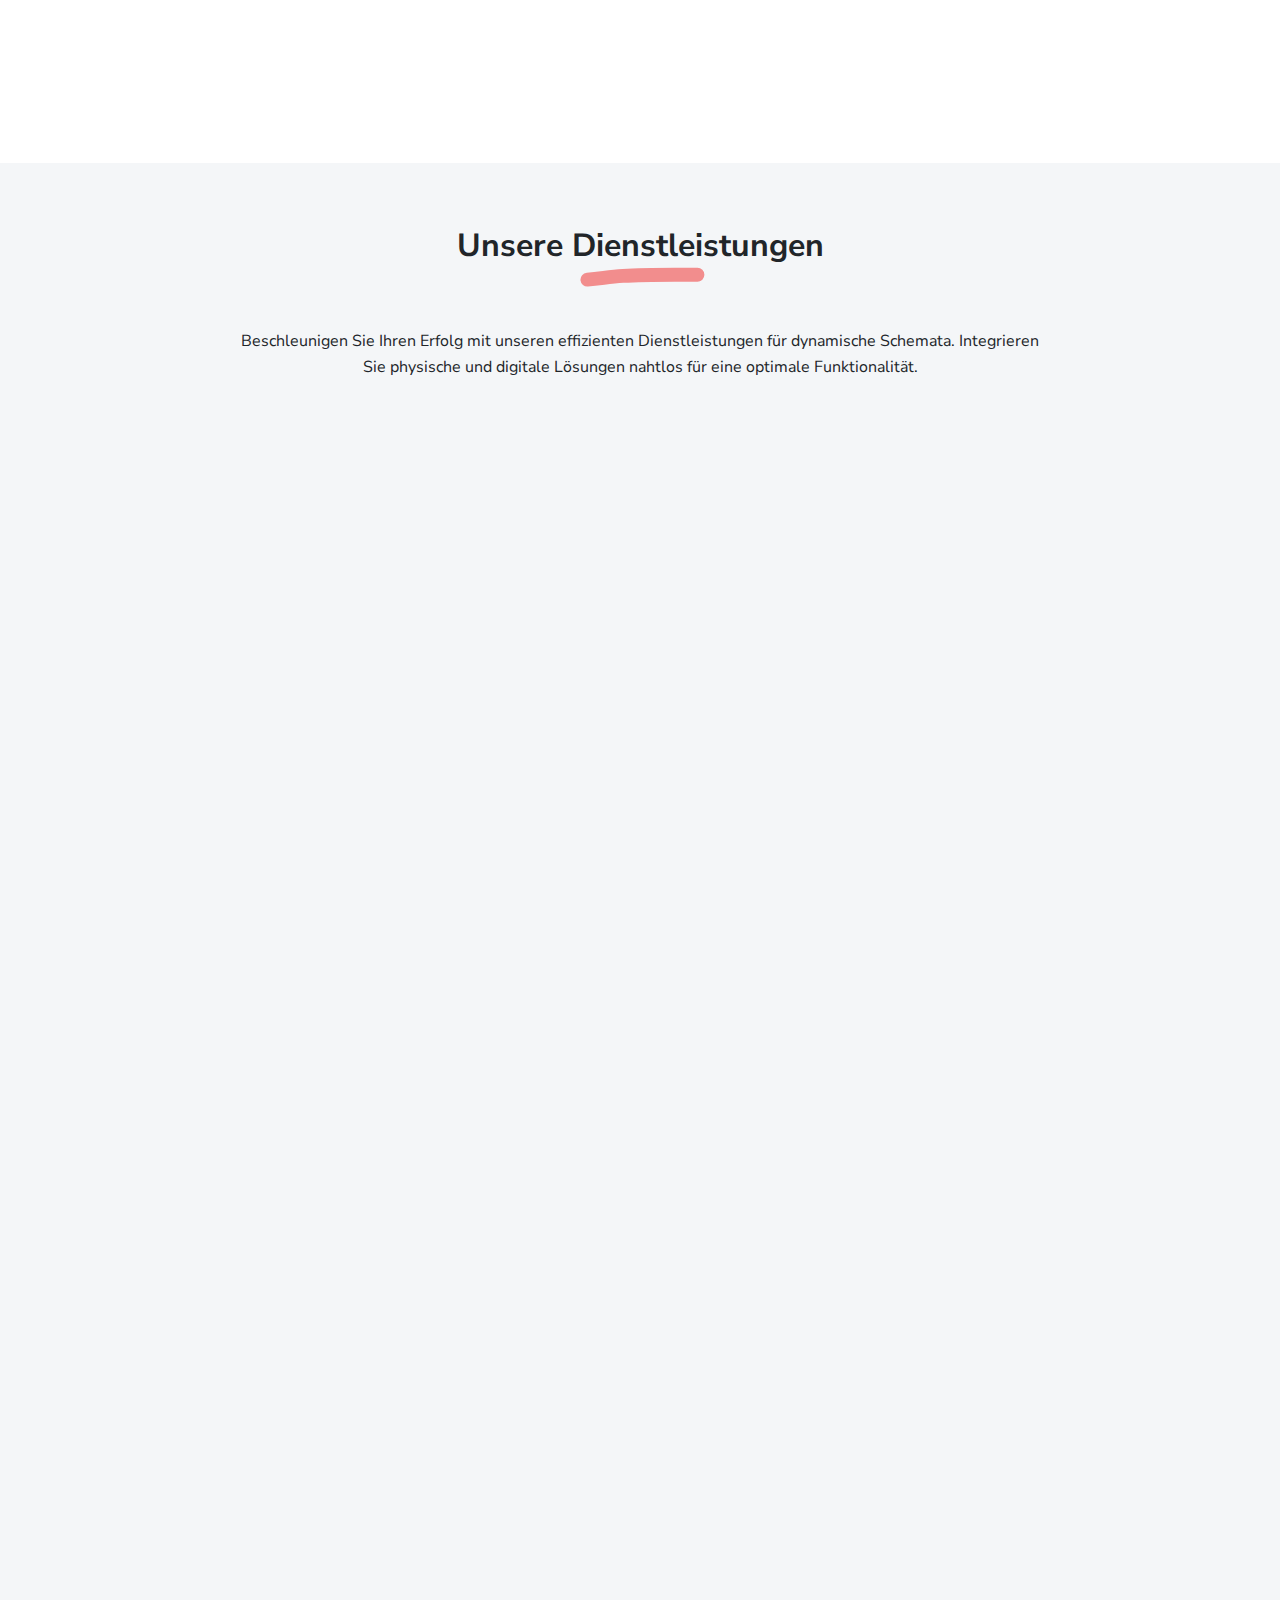
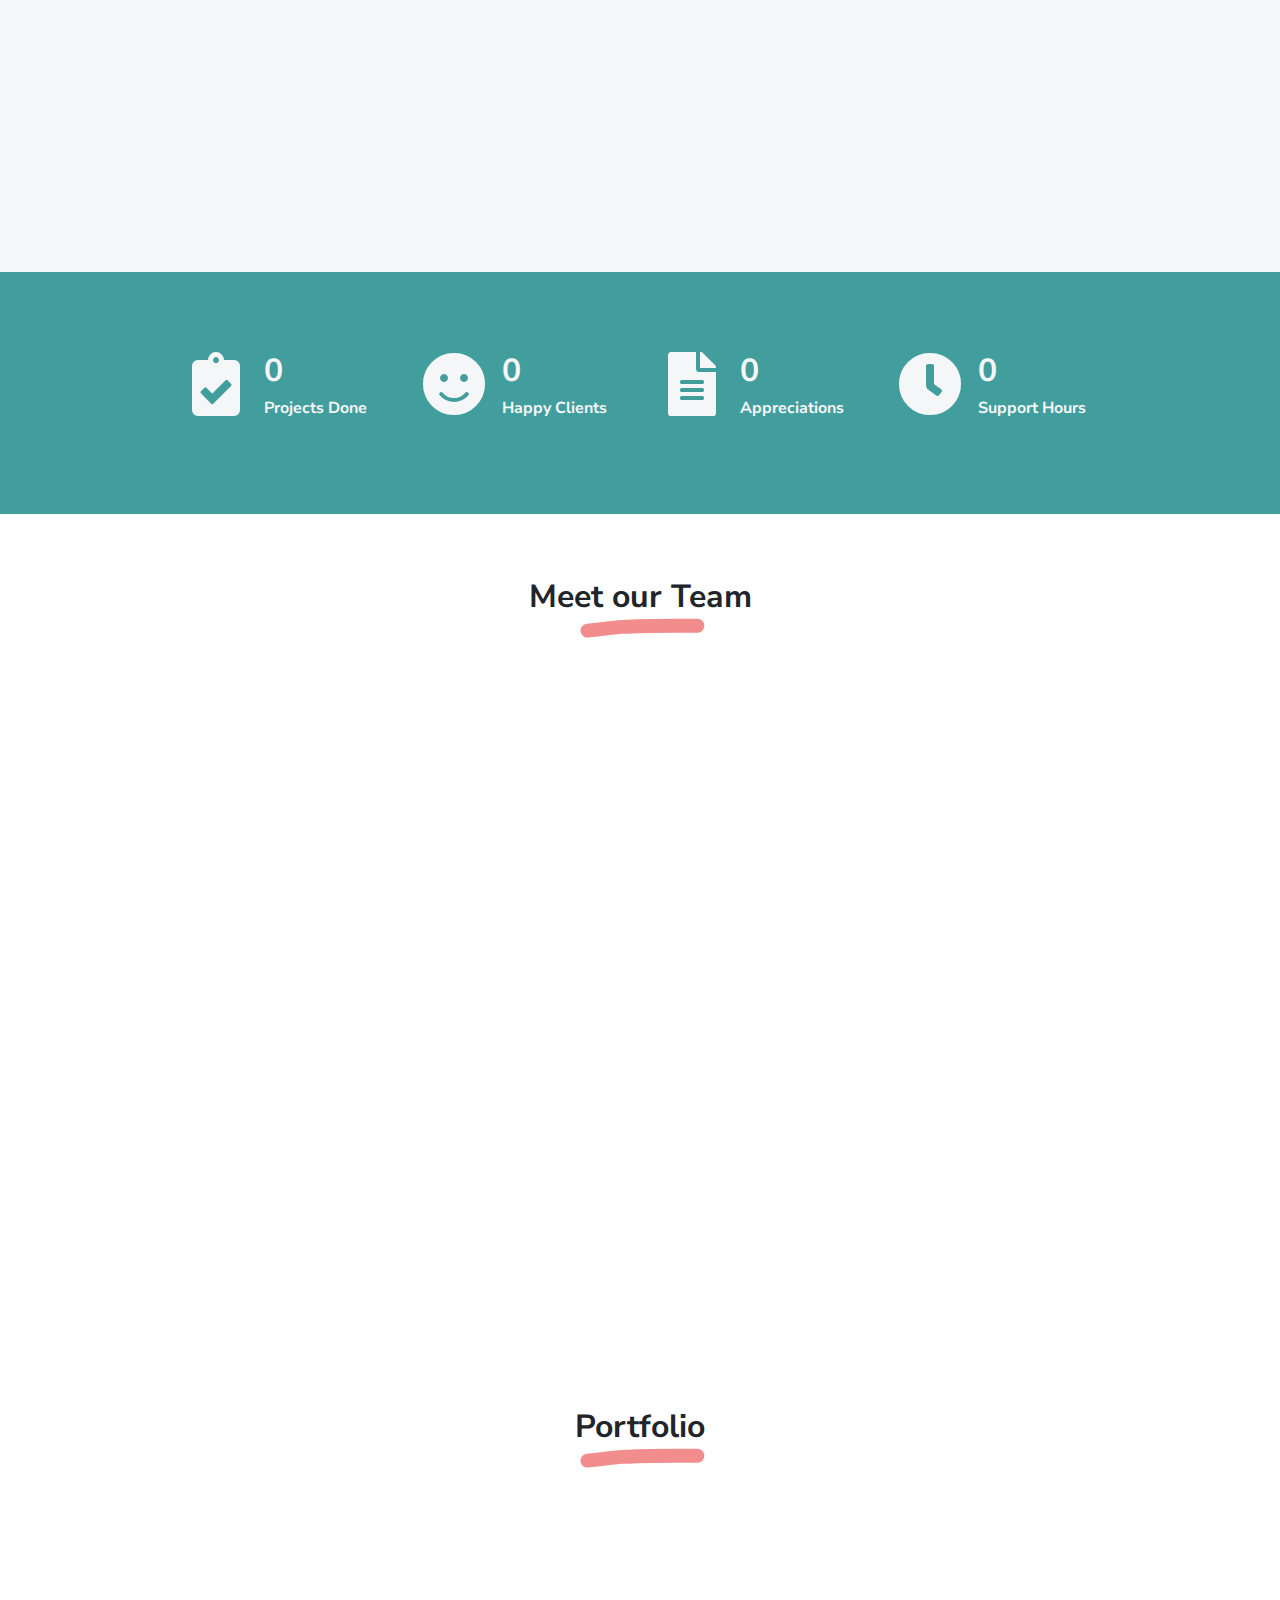
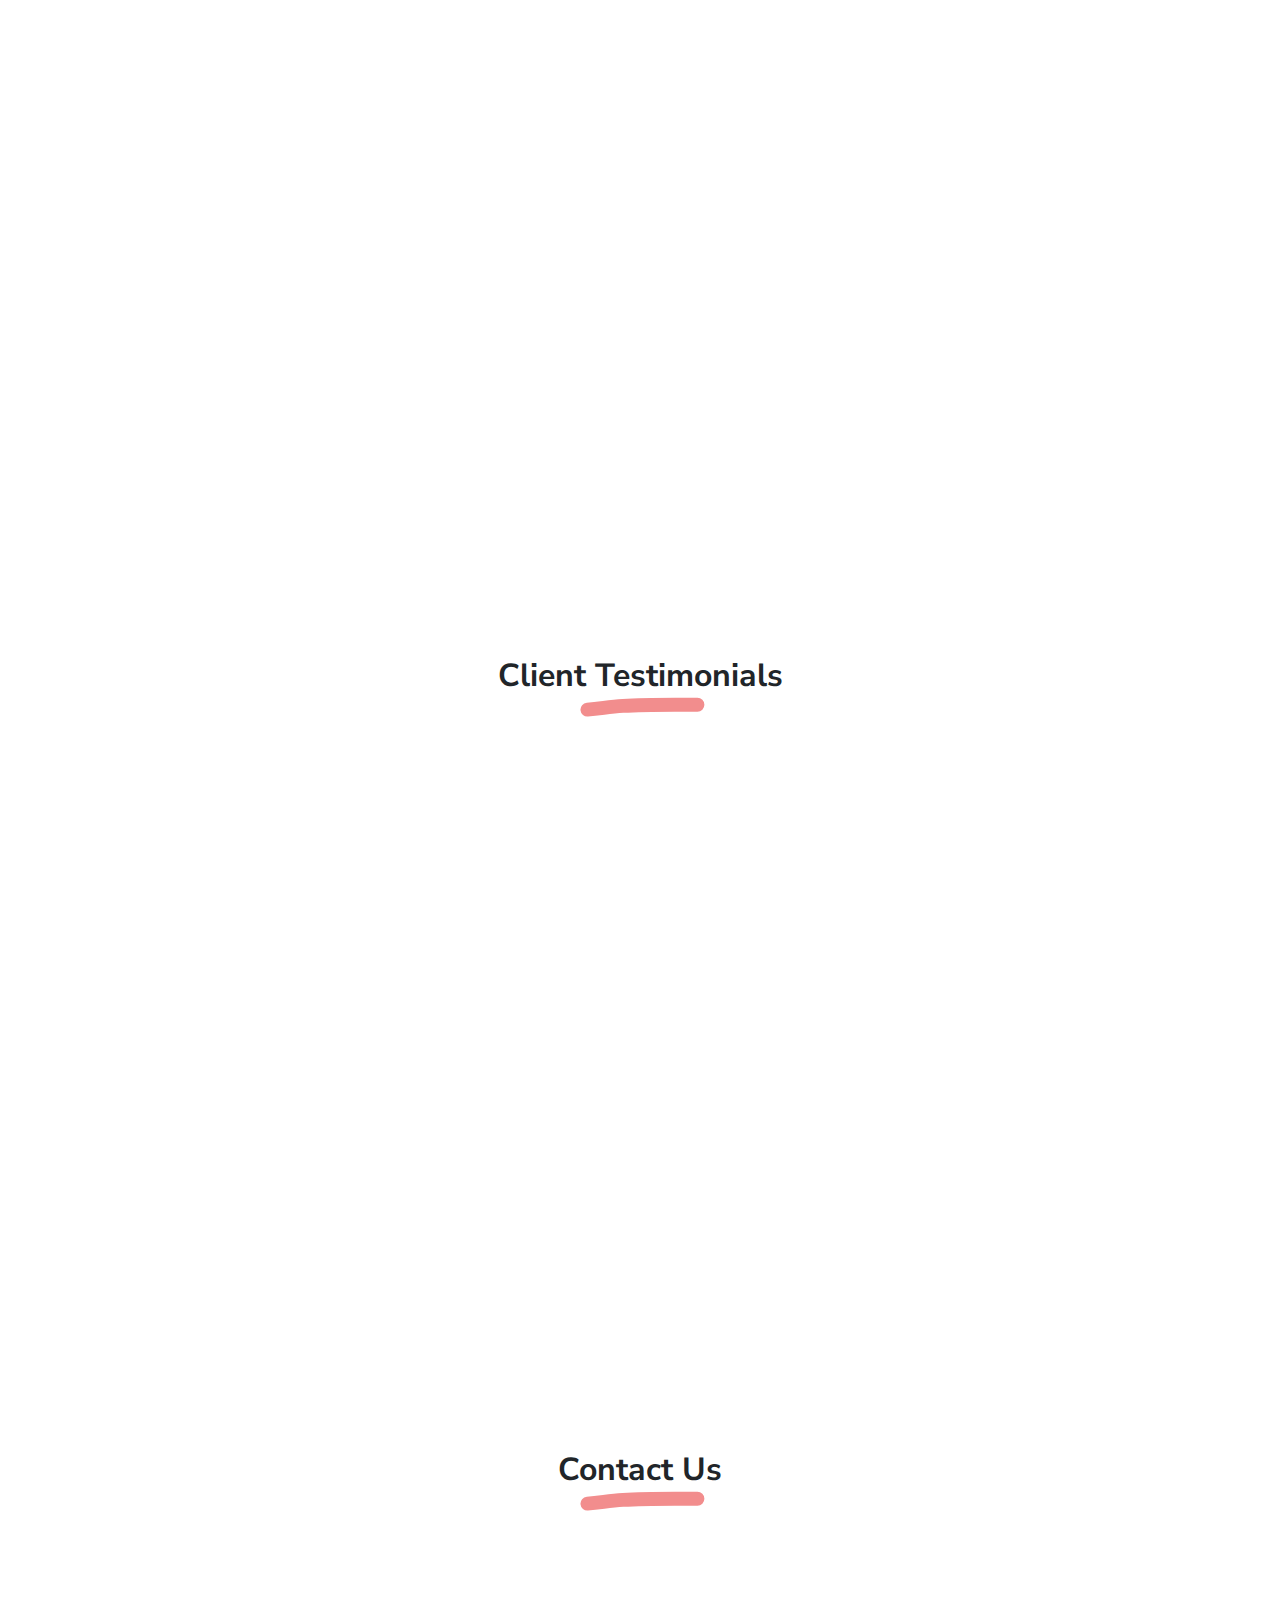
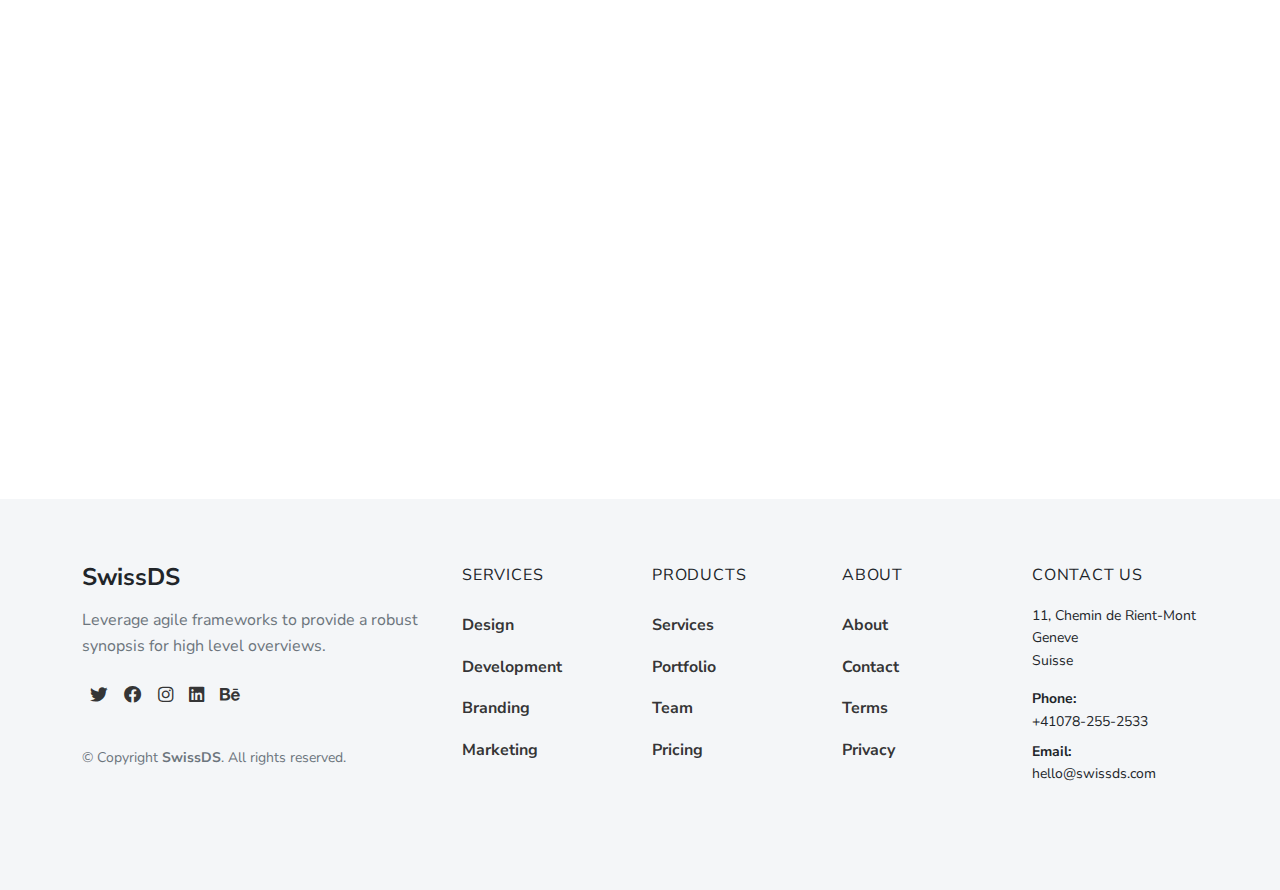
==== commit f7599e76: "italian tansaltions" ====
--- a/de.html
+++ b/de.html
@@ -68,9 +68,11 @@
       <div class="row">
         <div class="col-lg-6">
           <div class="mt-5 pt-lg-5">
-            <h1 class="intro-title marker" data-aos="fade-left" data-aos-delay="50">Ihr Erfolg ist unsere Mission.</h1>
-            <p class="lead fw-normal mt-4" data-aos="fade-up" data-aos-delay="100">Entfalten Sie das volle Potenzial Ihres Unternehmens mit unseren Lösungen für die Softwareentwicklung. Unser kollaborativer und iterativer Ansatz zur Unternehmensstrategie liefert einen umfassenden Überblick auf hohem Niveau und hilft Ihnen, fundierte Entscheidungen für das Wachstum Ihres Unternehmens zu treffen.</p>
+            <h1 class="intro-title marker" data-aos="fade-left" data-aos-delay="50">Verwandeln Sie Ihre Idee in ein gewinnbringendes Produkt.</h1>
+            <p class="lead fw-normal mt-4" data-aos="fade-up" data-aos-delay="100">Entfalten Sie das volle Potenzial Ihrer Idee oder Ihres Unternehmens mit unseren Lösungen für die Softwareentwicklung. Unser erfahrenes Team erstellt eine benutzerfreundliche und ansprechende Anwendung oder Website, während unsere Entwickler bewährte Verfahren einsetzen, um Qualität und Leistung zu gewährleisten. Wir unterstützen Sie auch bei der Festlegung einer effektiven Marketingstrategie, um Ihre Zielgruppe zu erreichen. Mit unserer kontinuierlichen Unterstützung wird sich Ihr Softwareprodukt langfristig bezahlt machen. Kontaktieren Sie uns noch heute, um Ihre Vision zu verwirklichen und nachhaltige Gewinne zu erzielen.</p>
+            <p class="lead fw-normal mt-4">Beginnen Sie jetzt mit Ihrer Transformation und lassen Sie sich noch heute <strong>Kostenlos</strong> beraten</p>
             <div class="mt-3" data-aos="fade-up" data-aos-delay="200"><a class="btn btn-primary shadow-sm mt-1 me-2" href="#contact">Get Sarted <i class="fas fa-arrow-right ms-1"></i></a><a class="btn btn-outline-secondary mt-1" data-bigpicture="{&quot;ytSrc&quot;: &quot;aqz-KE-bpKQ&quot;}" href="#"><i class="fas fa-play-circle me-1"></i> Watch Video</a></div>
+            
           </div>
         </div>
         <div class="col-lg-6 p-3 pe-lg-0" data-aos="fade-left" data-aos-delay="100"><img class="pt-2 img-fluid" src="./images/illustrations/business-solution.svg" alt="hello"/></div>
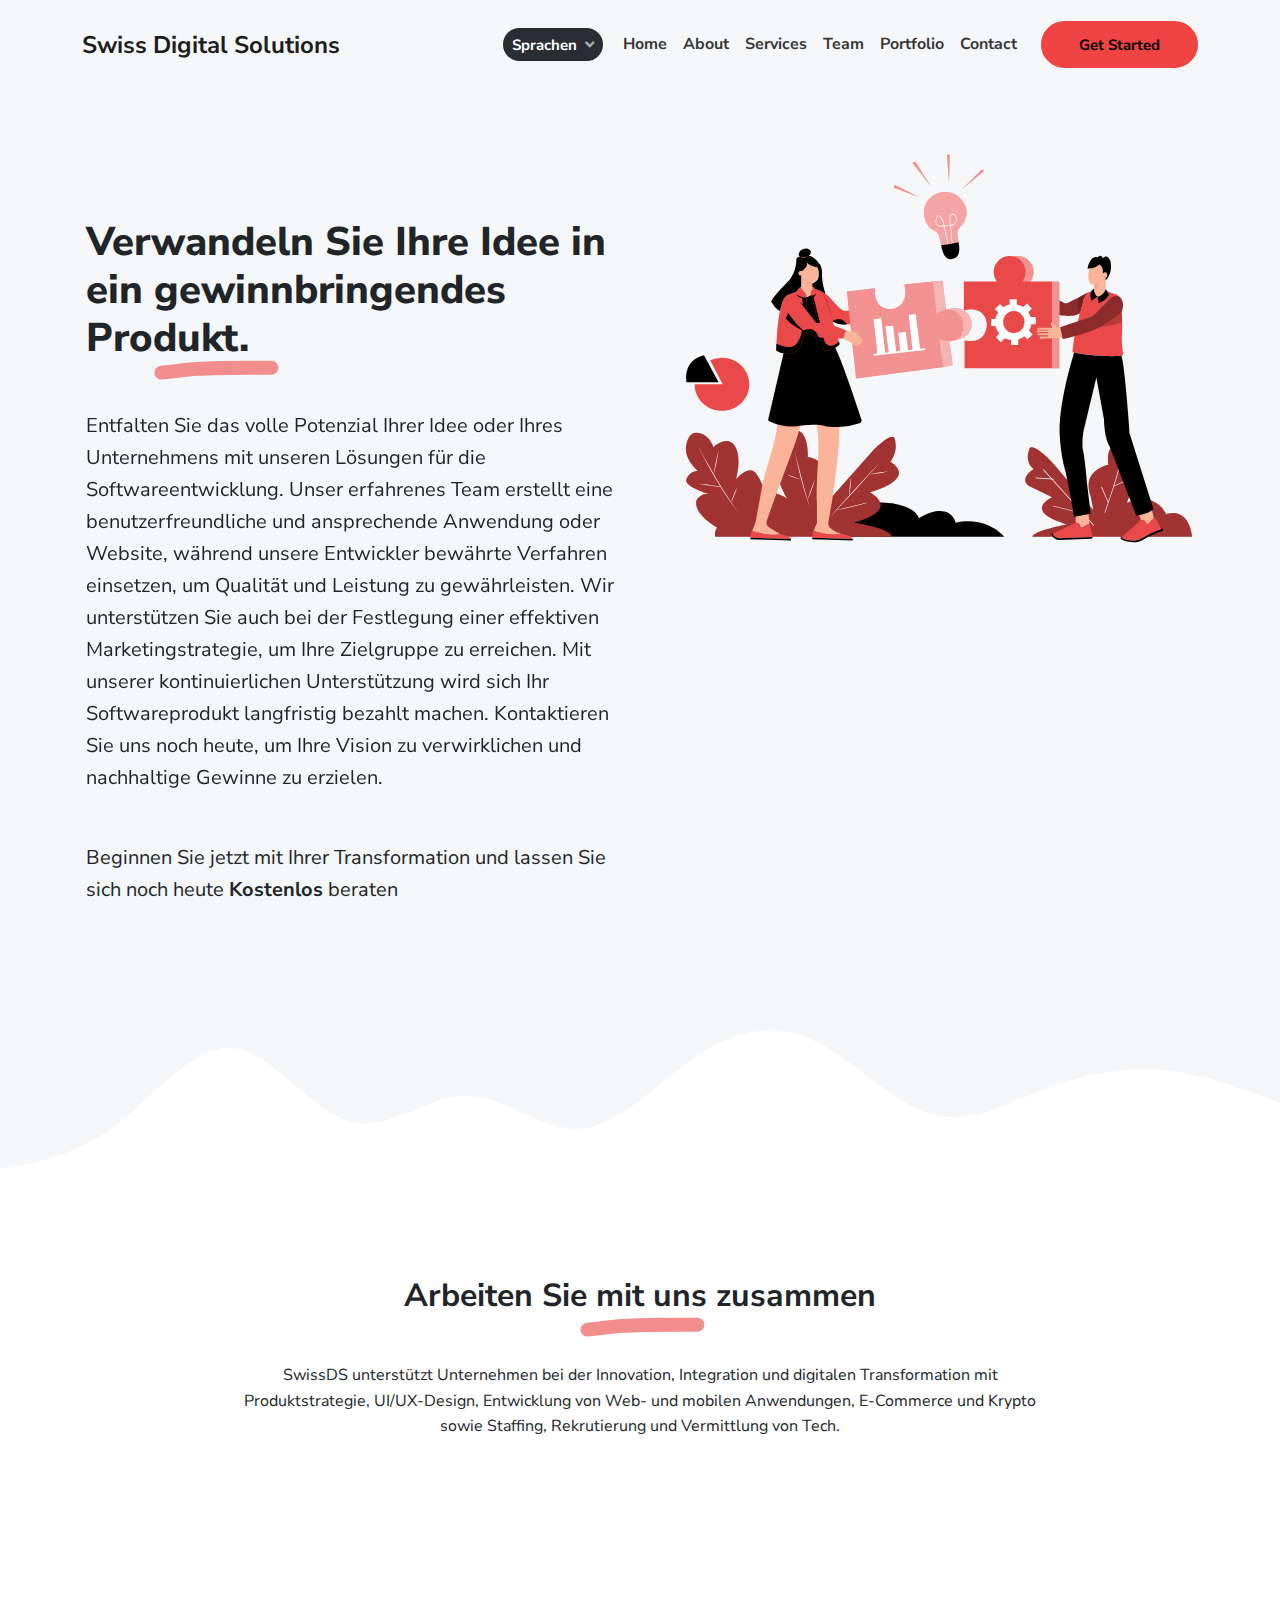
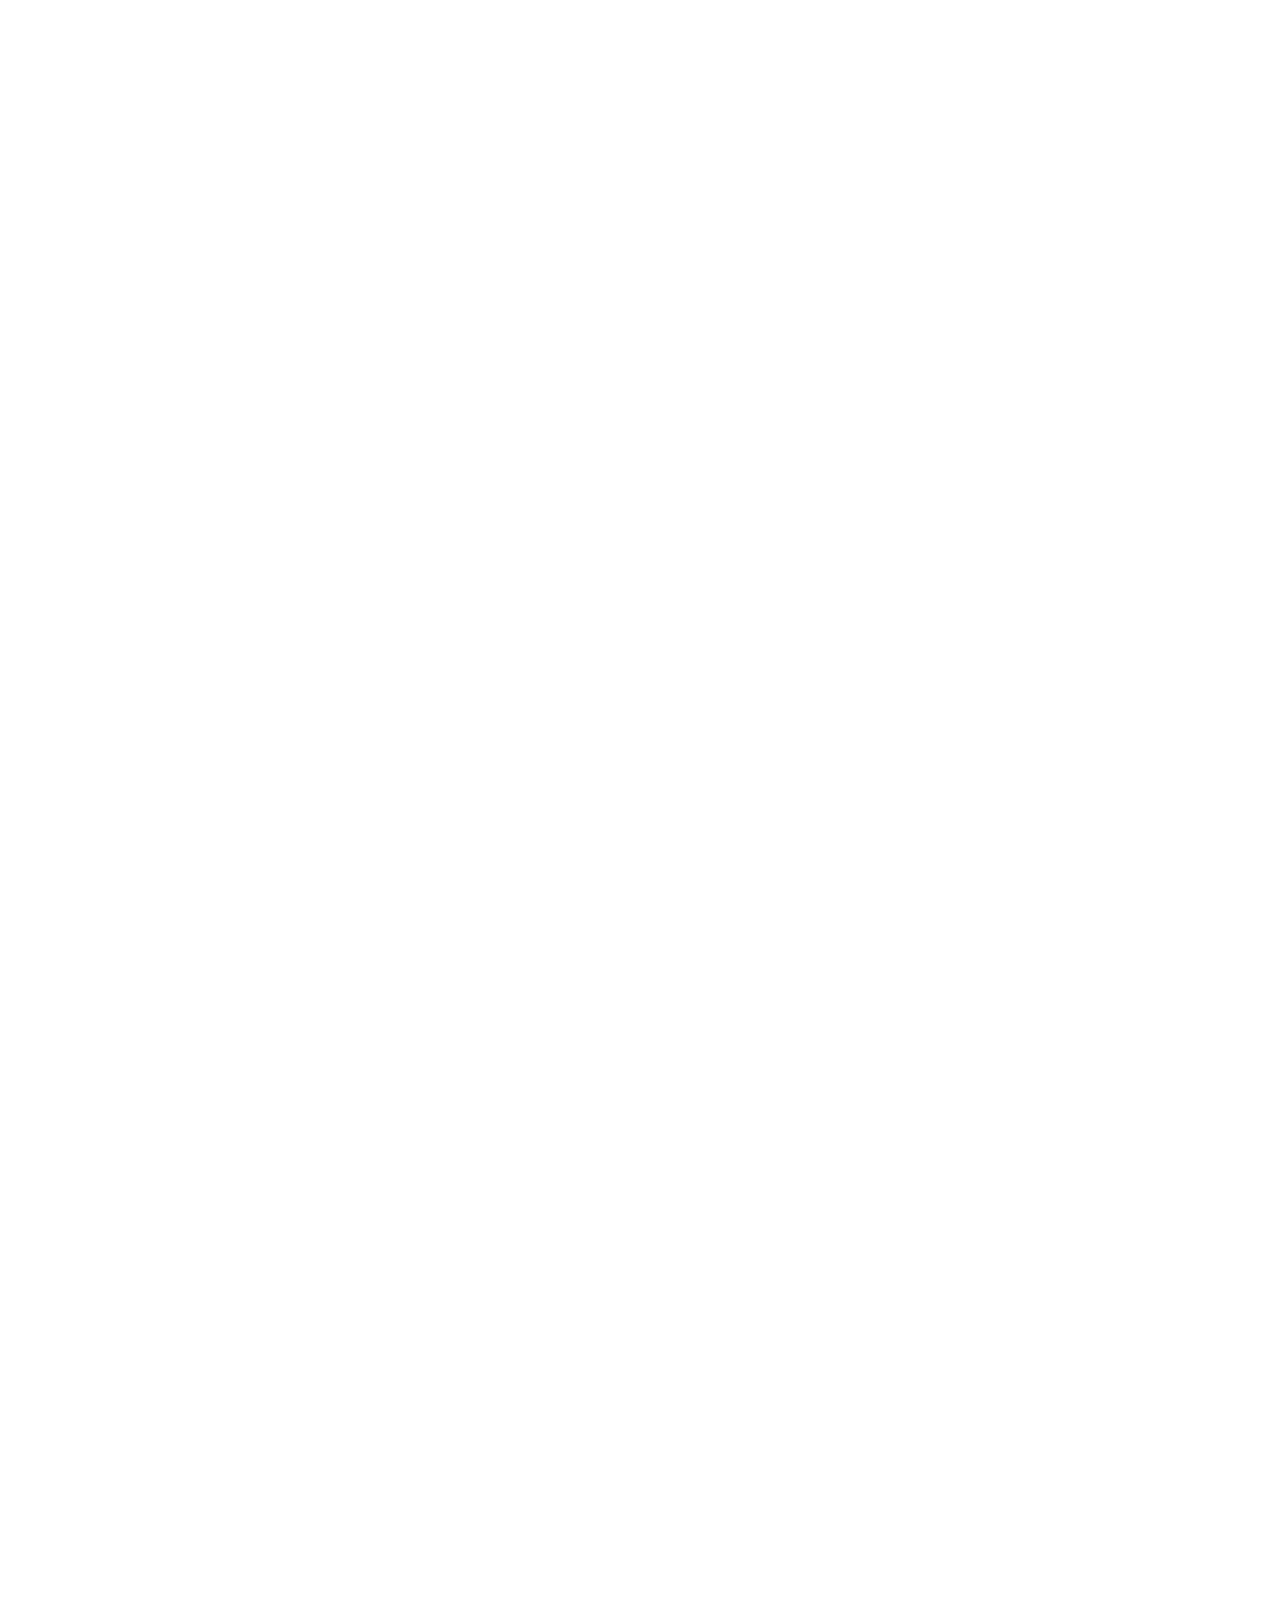
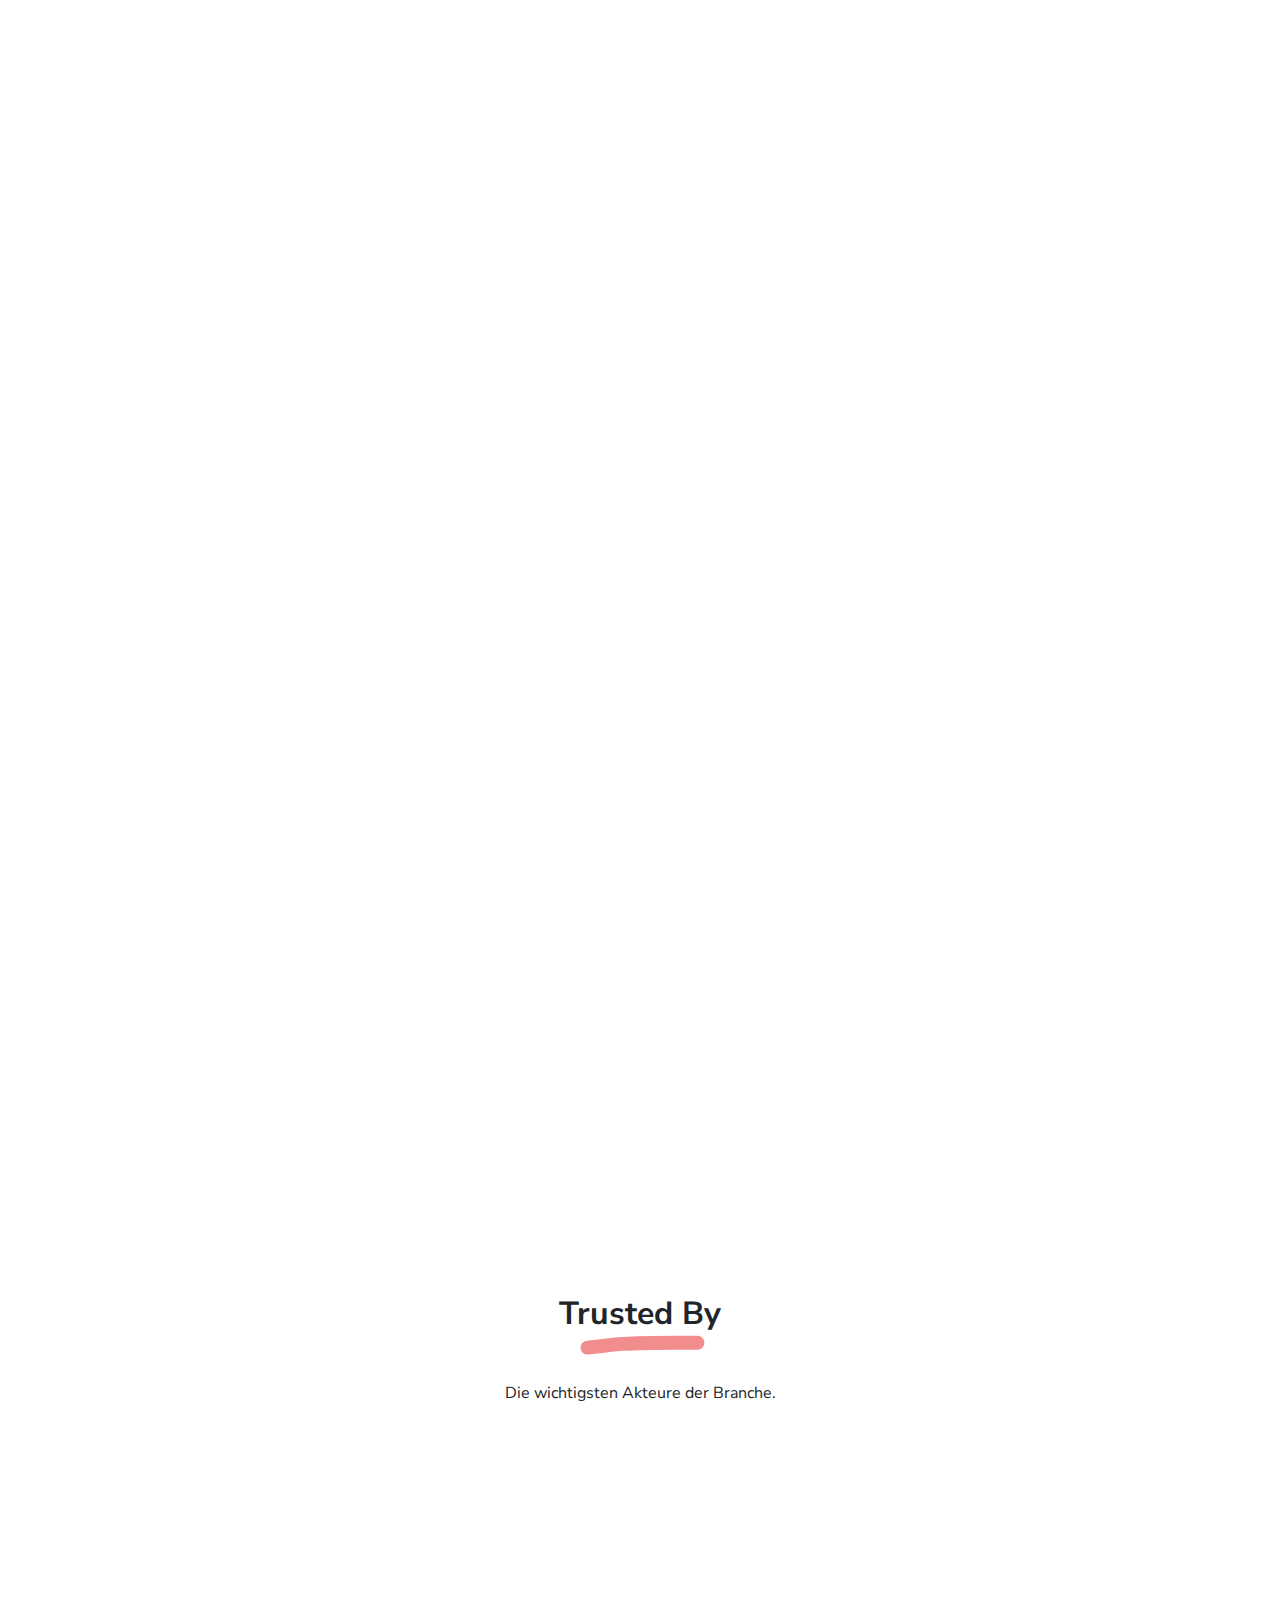
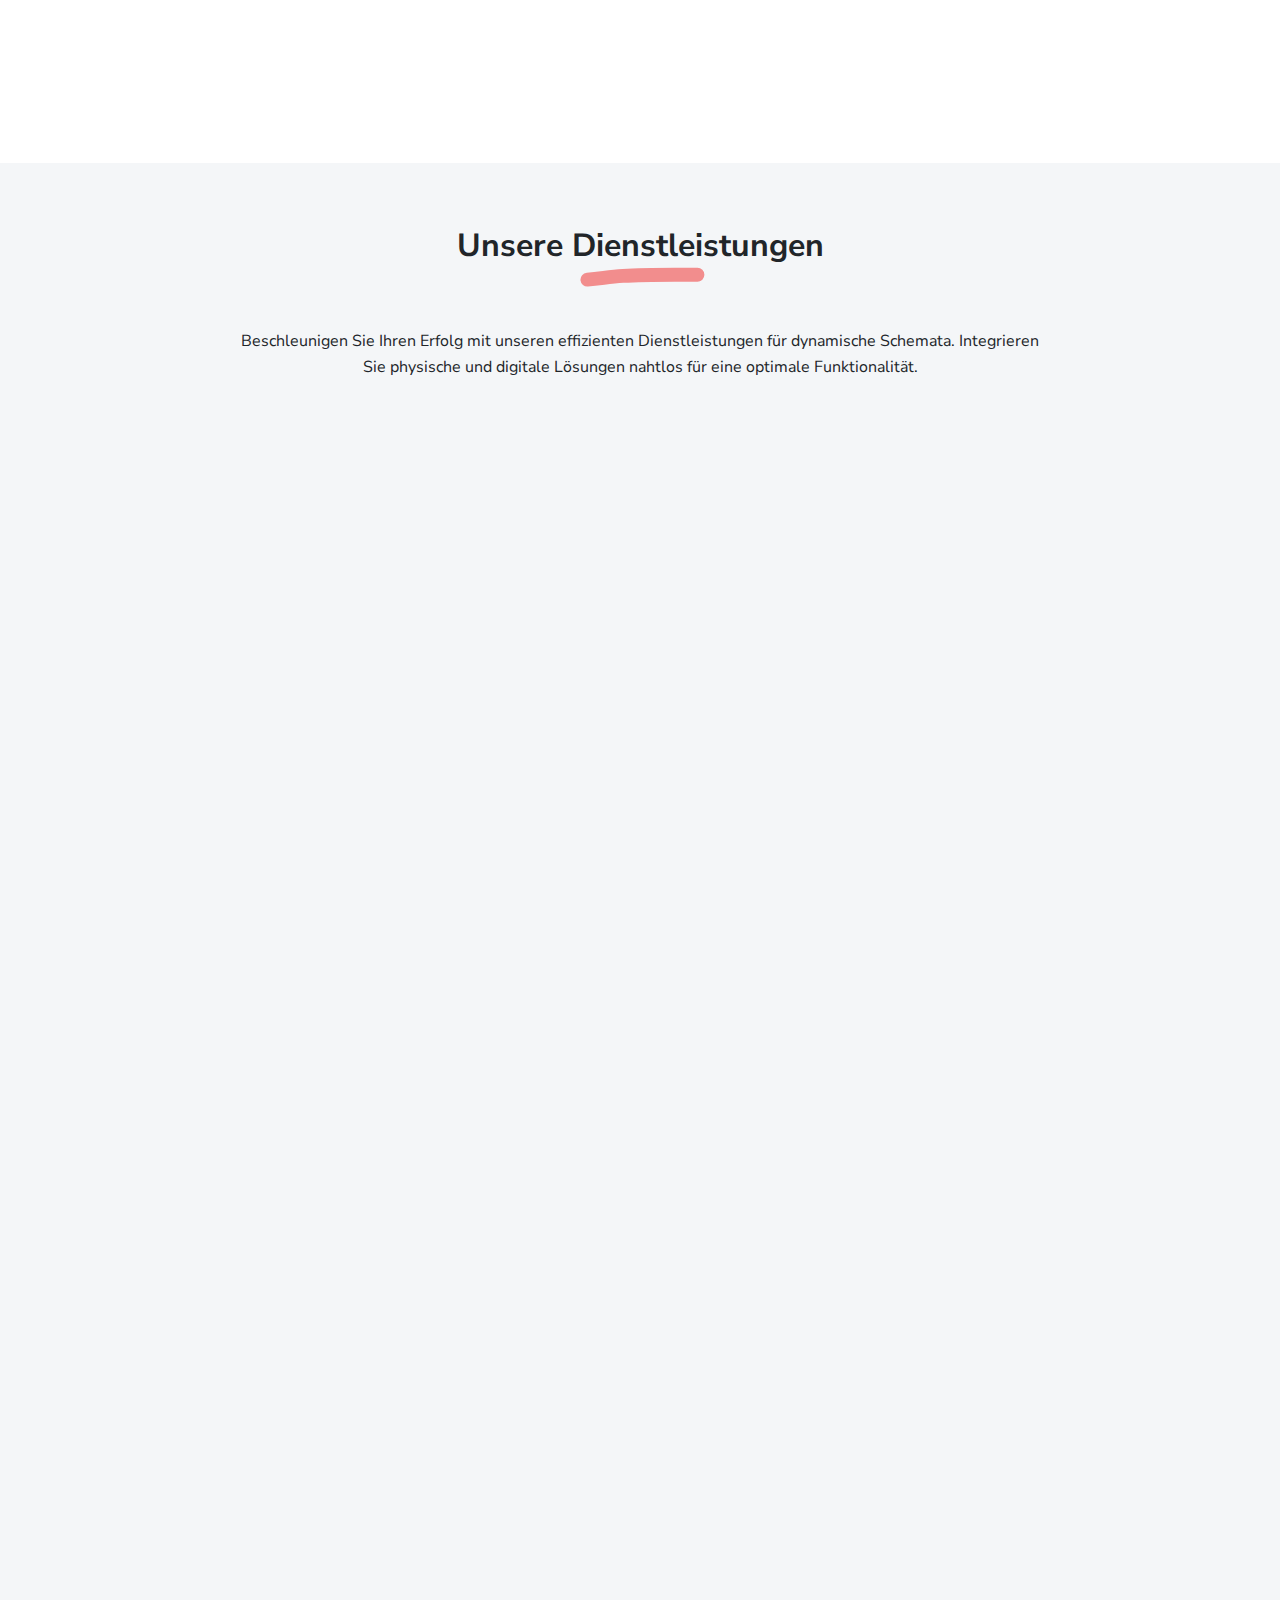
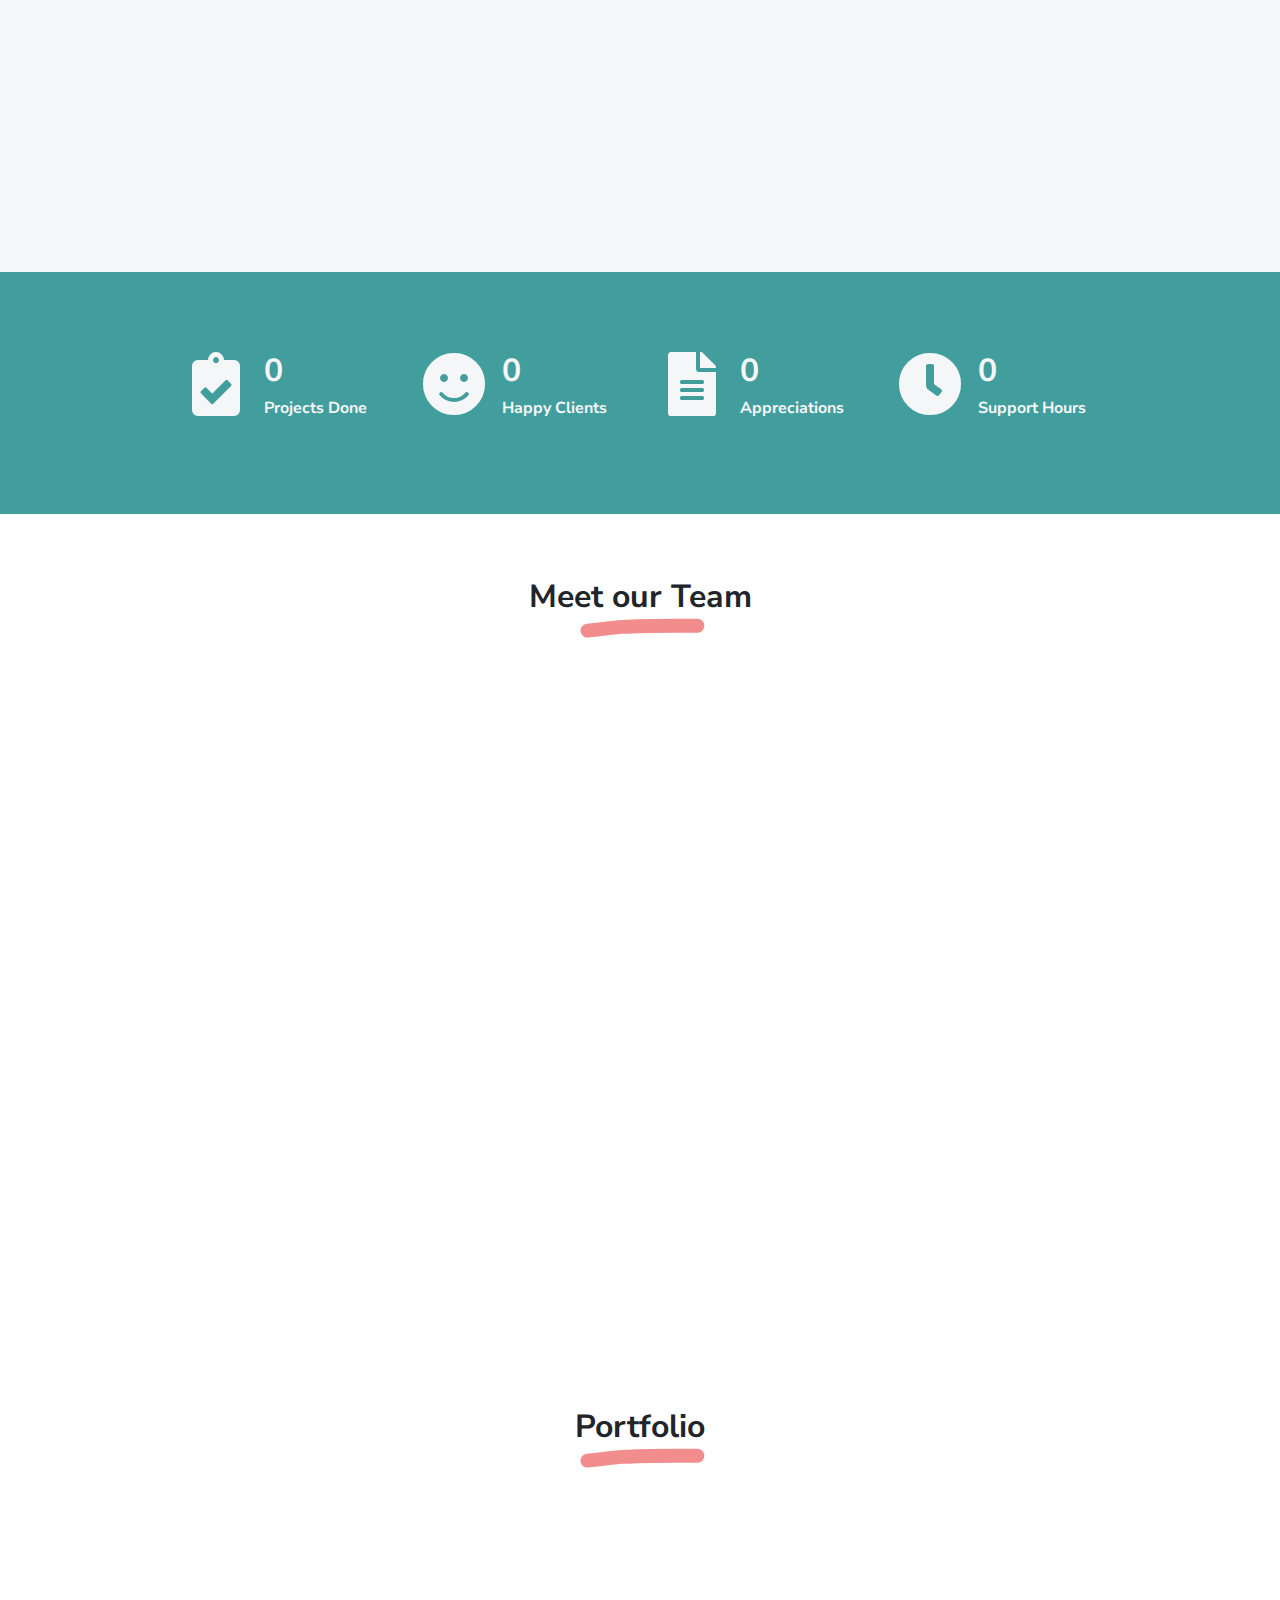
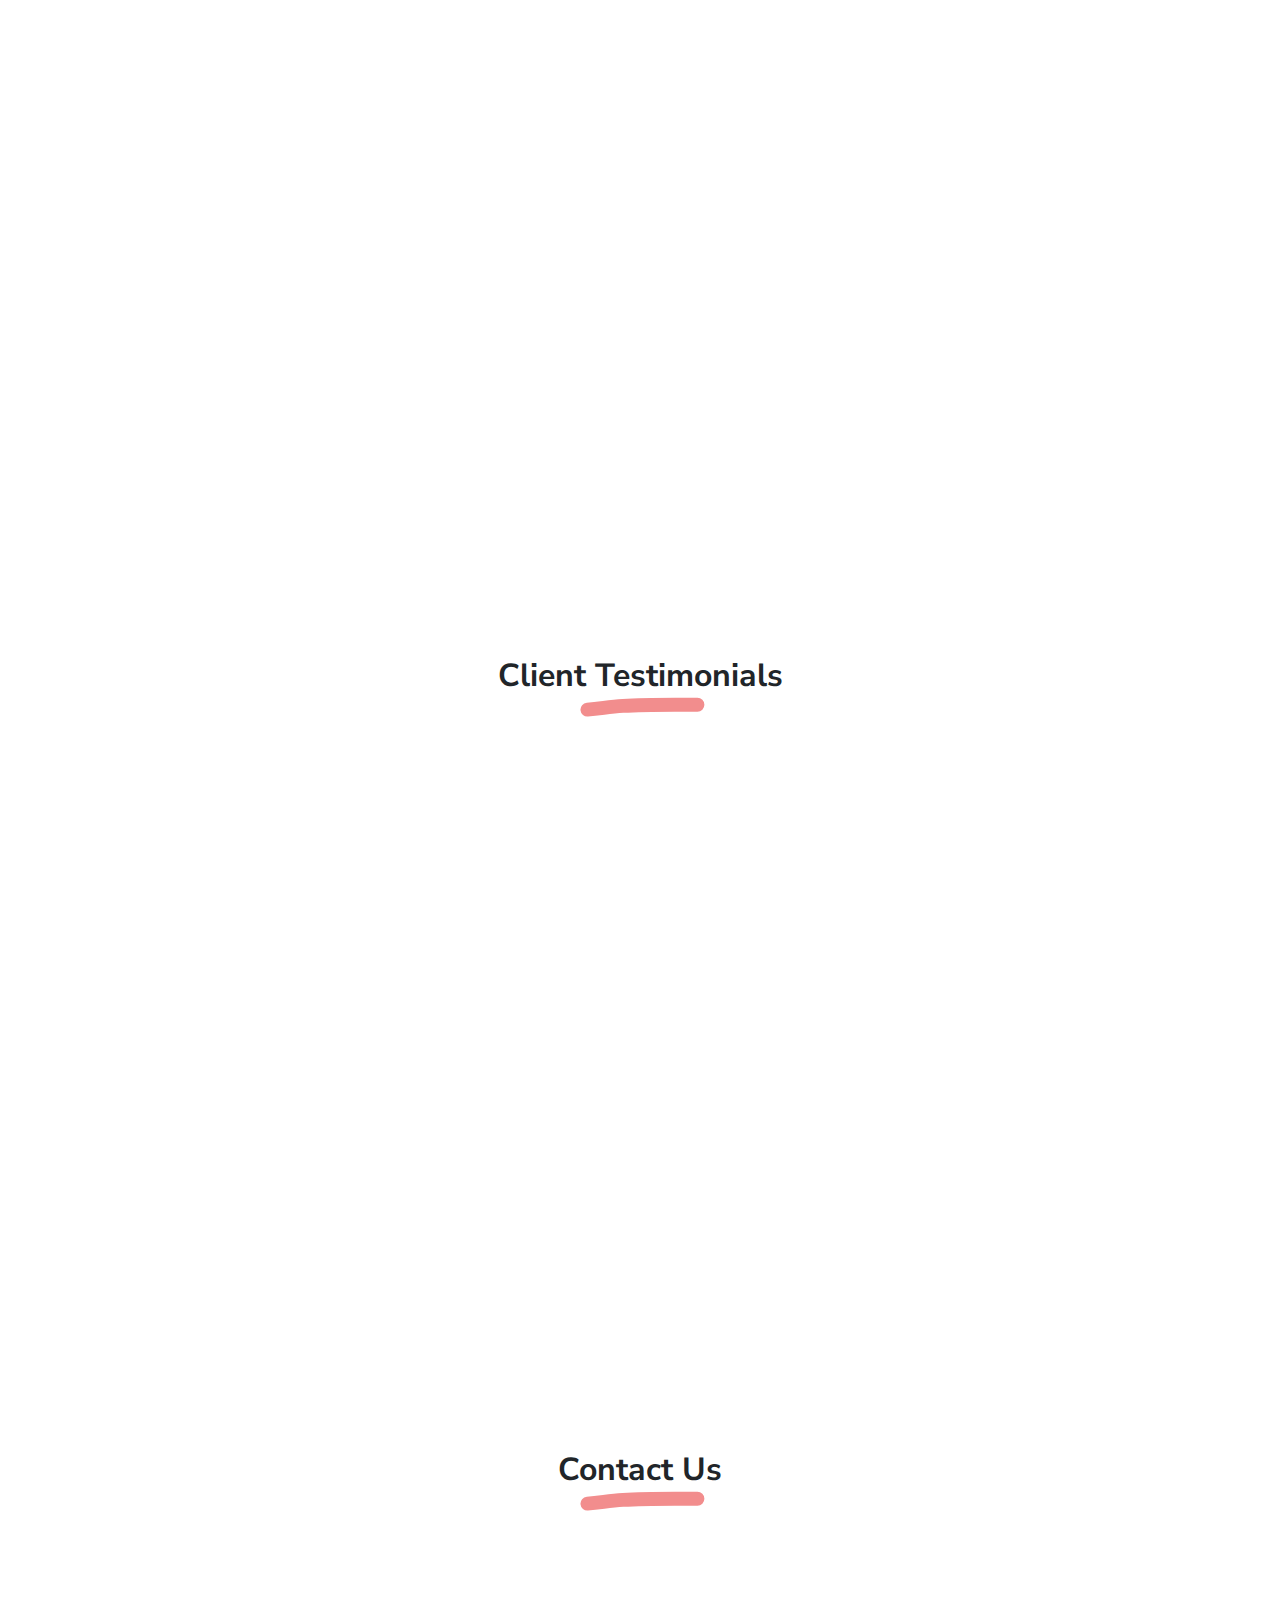
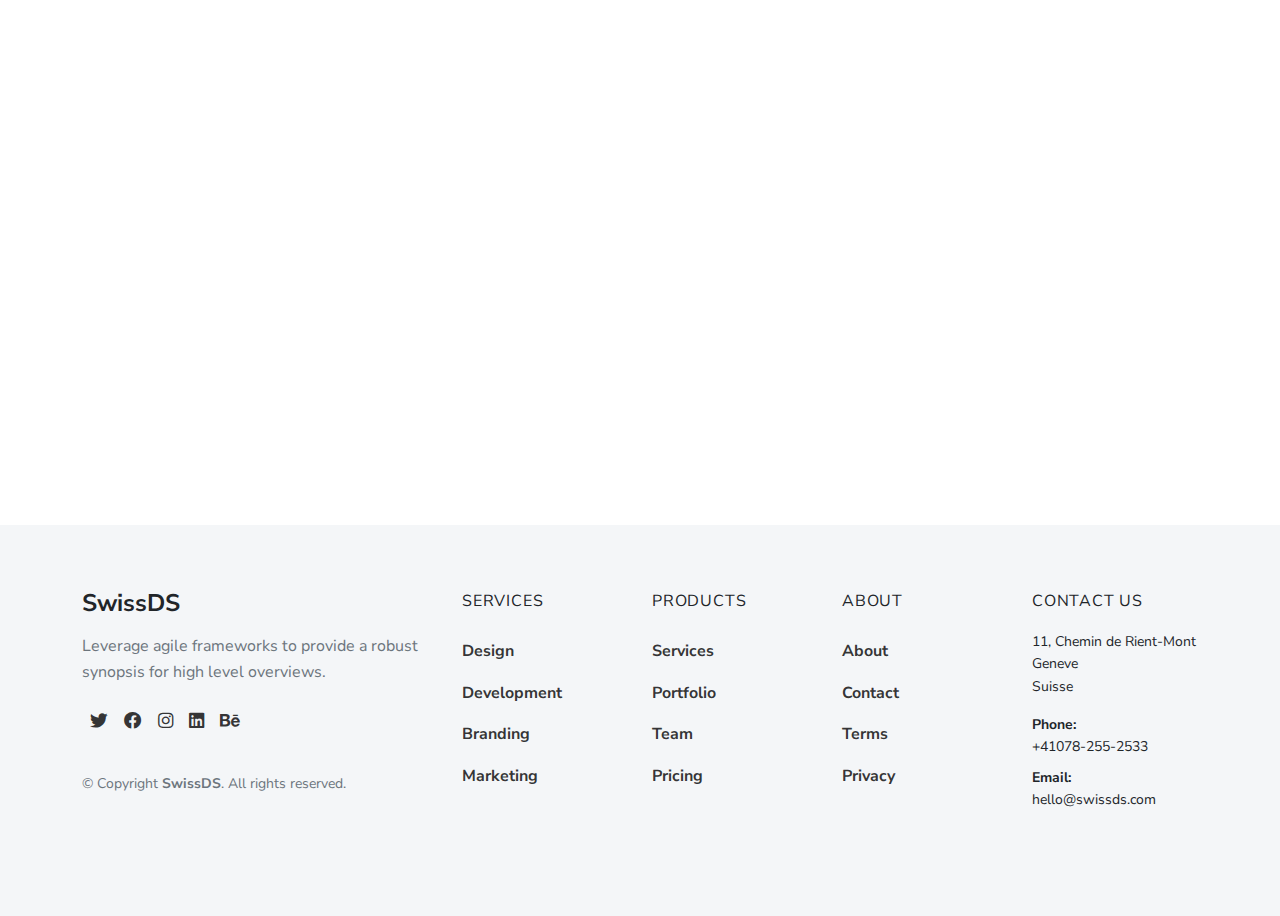
==== commit 6e9a18b9: "added meet link everywhere" ====
--- a/de.html
+++ b/de.html
@@ -565,6 +565,10 @@
               <div class="pb-1 fw-bolder">+41078-255-2533</div>
             </div>
           </div>
+          <div class="flex">
+            <div class="h5">15-Minuten-Termin vereinbaren:</div>
+            <a class="btn btn-primary" id="div1" href="https://calendly.com/swissds/15min">Reden wir!</a>
+          </div>
         </div>
       </div>
     </div>
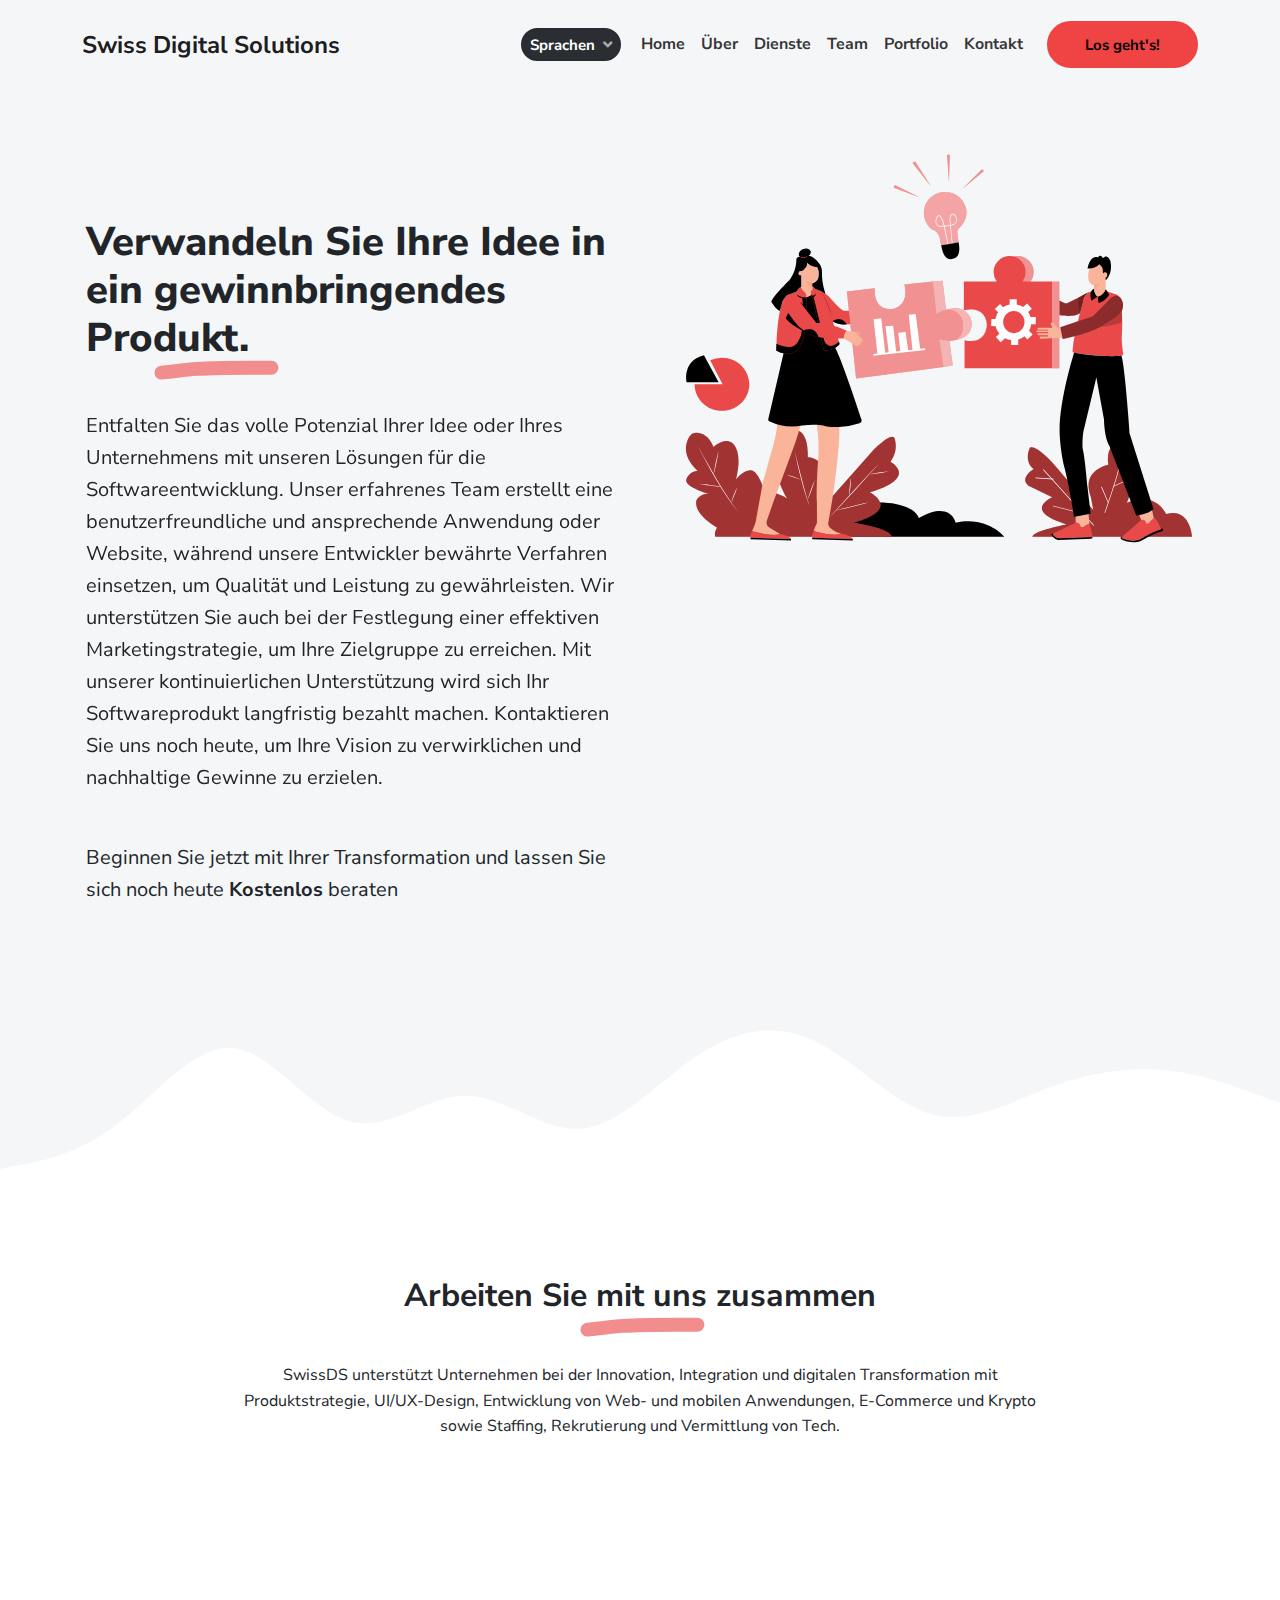
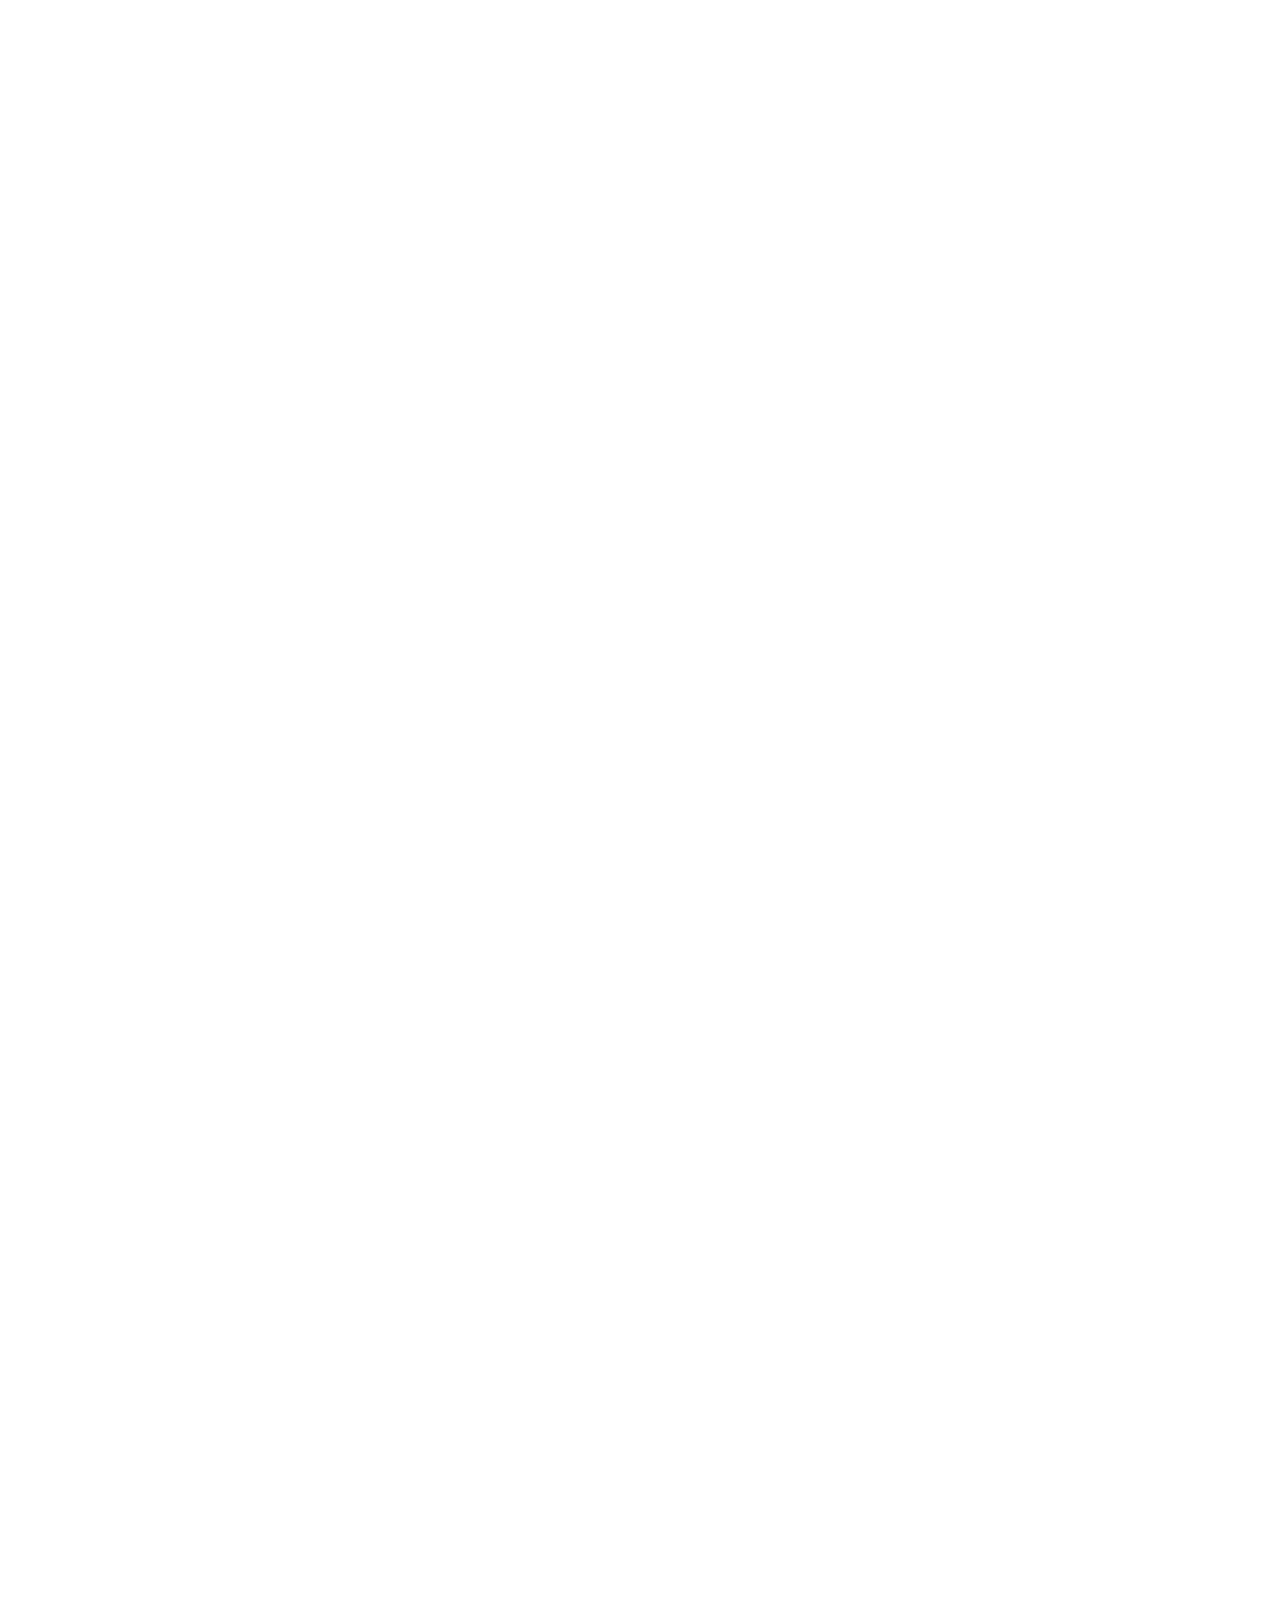
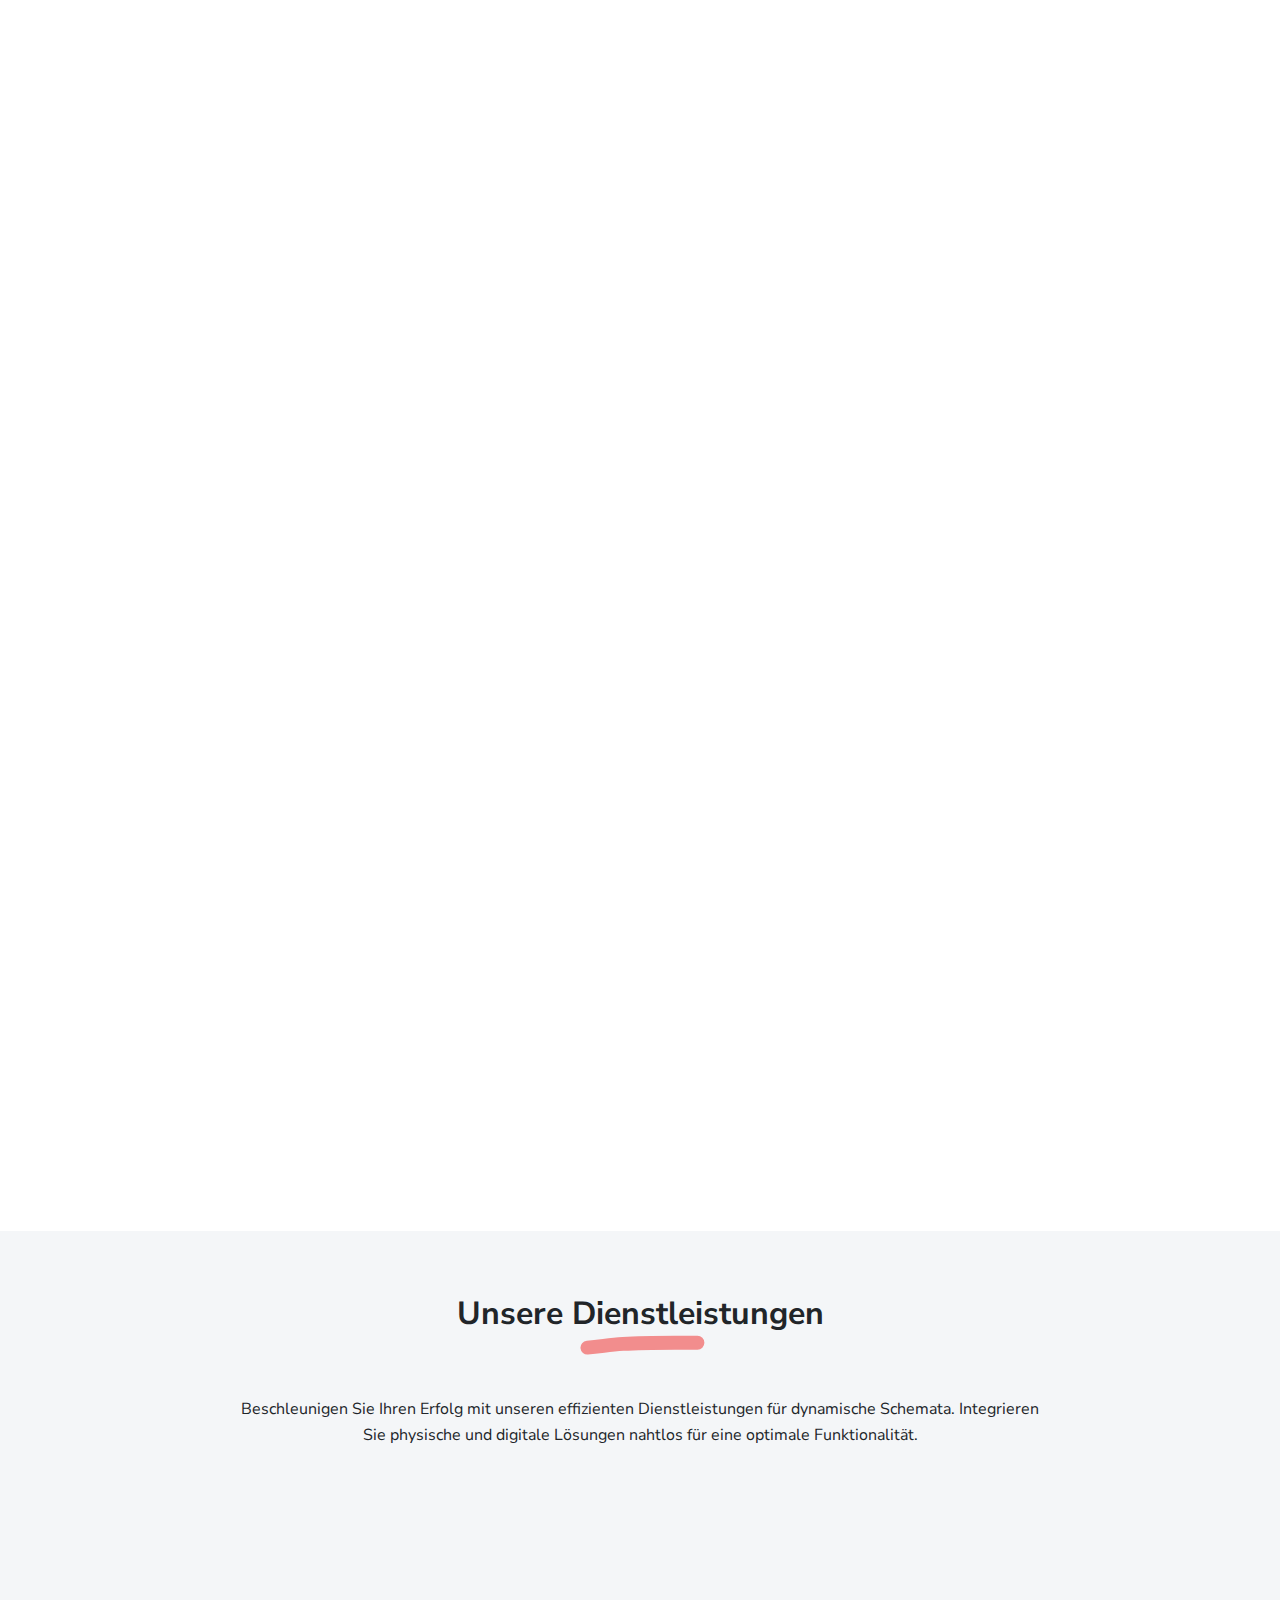
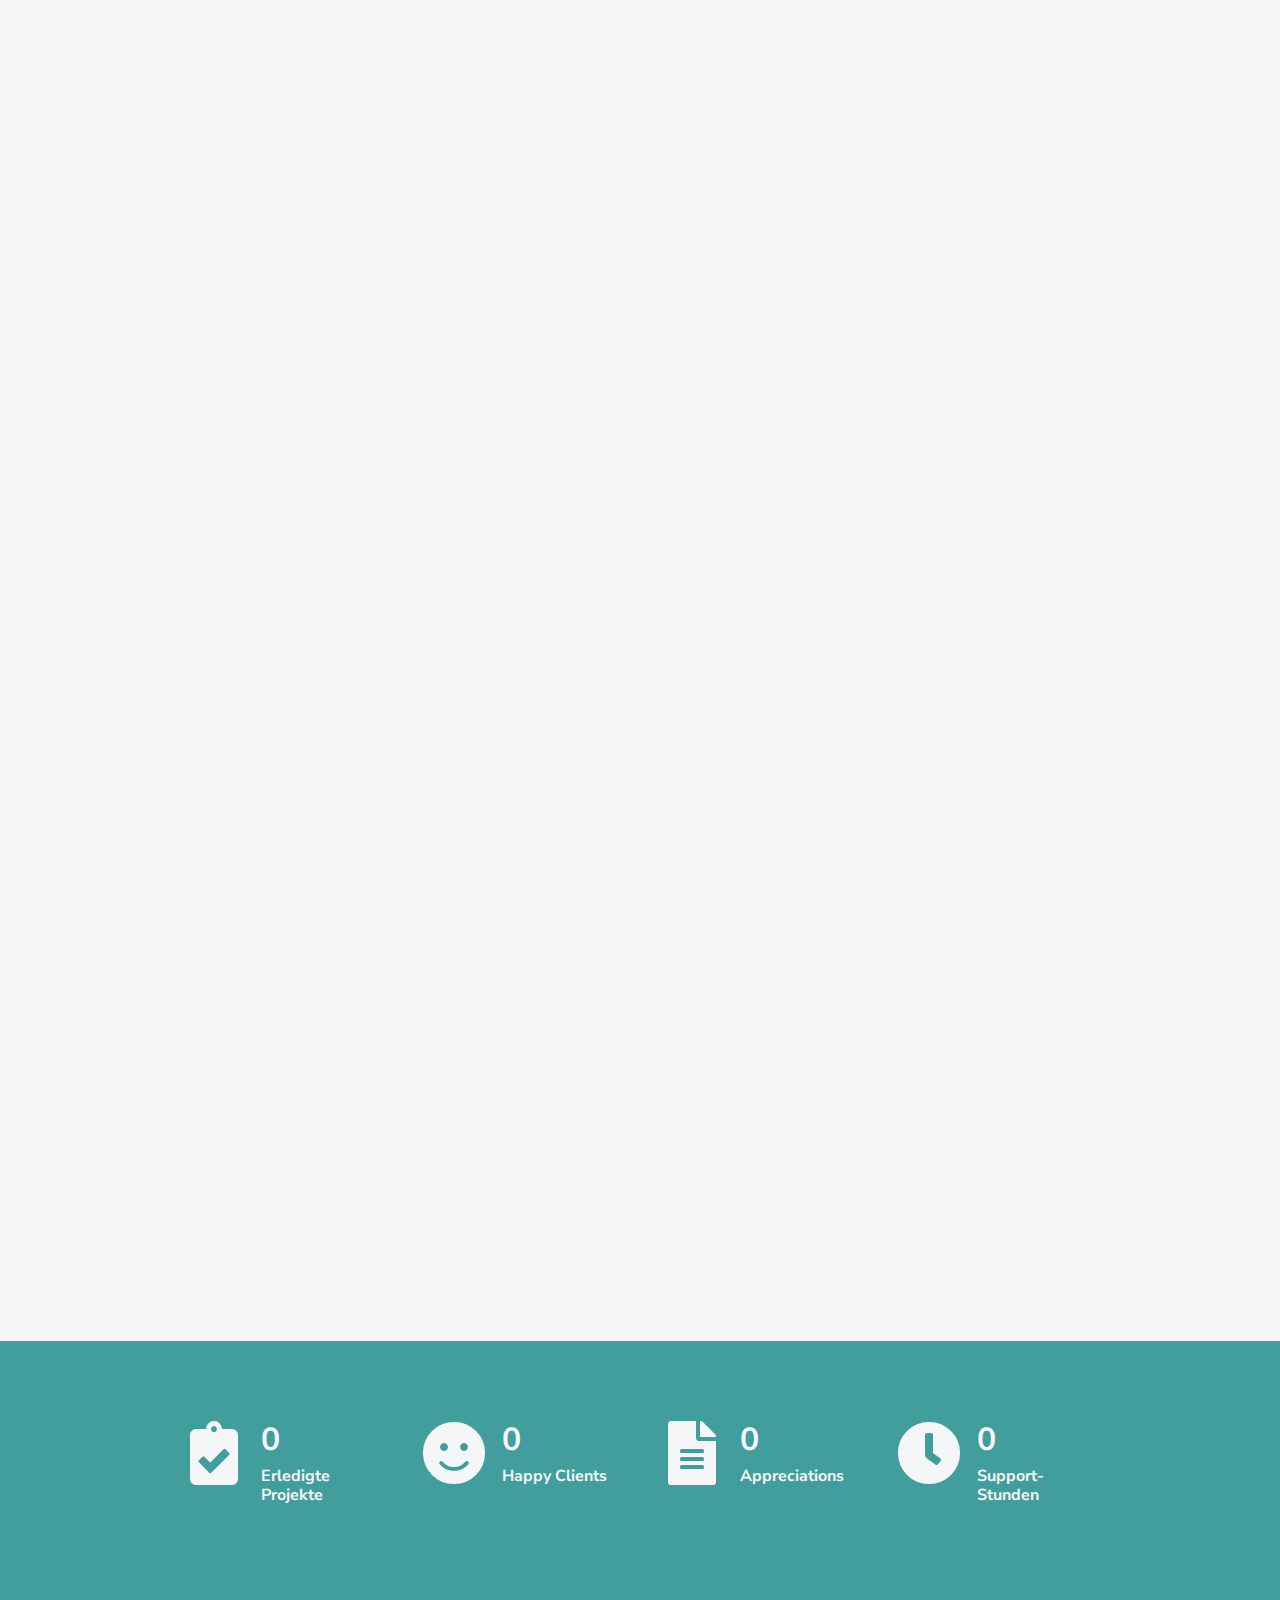
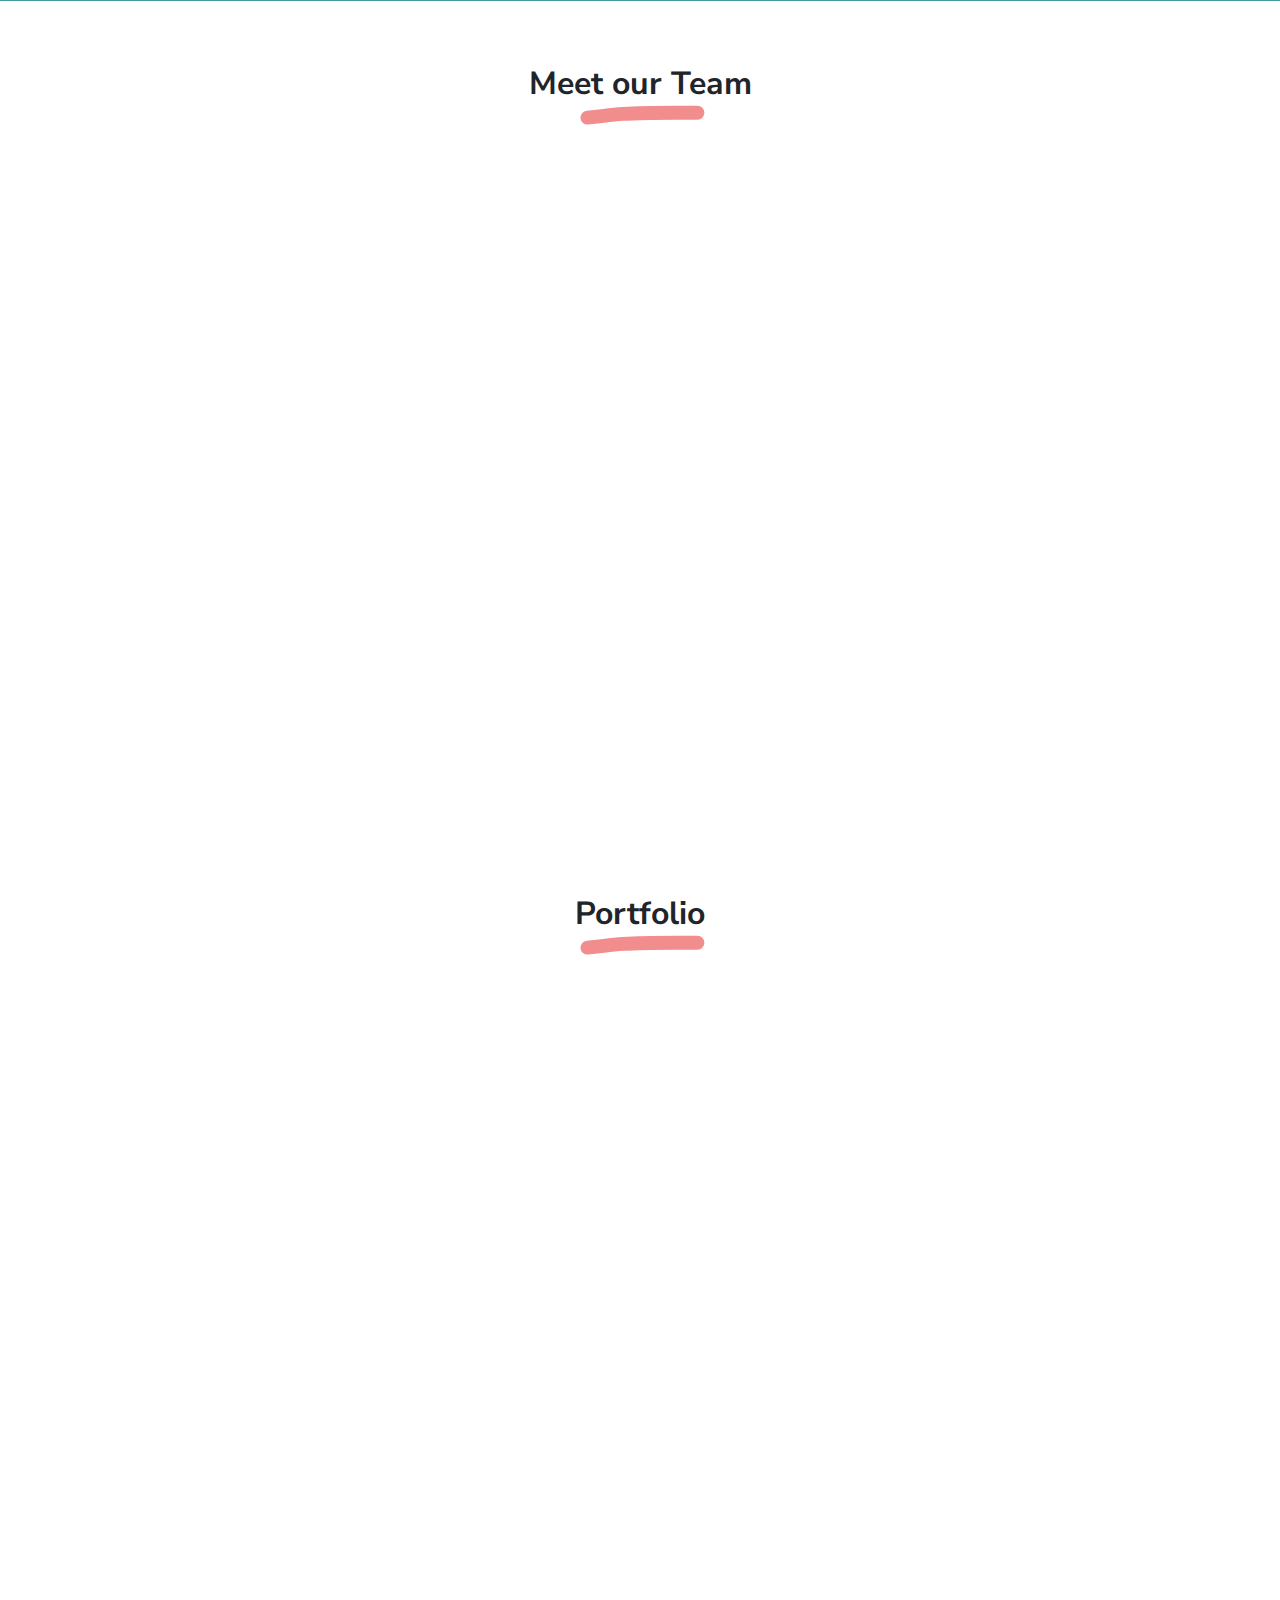
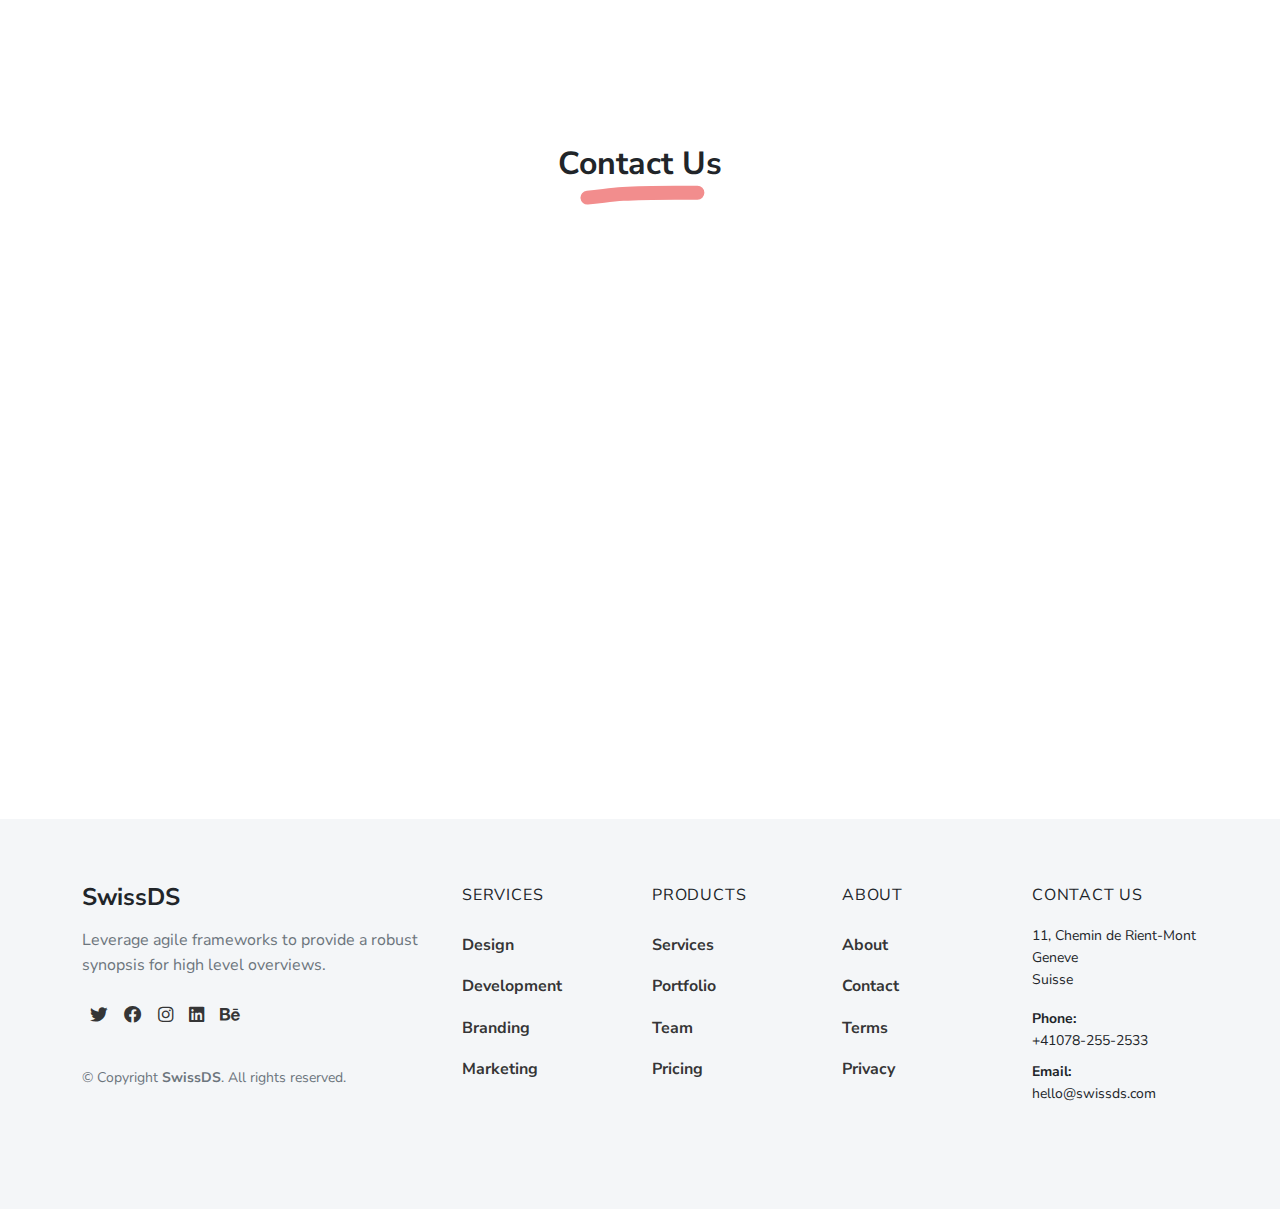
==== commit 65d735cb: "remove parts and improve german" ====
--- a/de.html
+++ b/de.html
@@ -50,12 +50,12 @@
                 </div>
               </li>
               <li class="nav-item"><a class="nav-link" href="#" onclick="closeMenu()">Home</a></li>
-              <li class="nav-item"><a class="nav-link" href="#about" onclick="closeMenu()">About</a></li>
-              <li class="nav-item"><a class="nav-link" href="#services" onclick="closeMenu()">Services</a></li>
+              <li class="nav-item"><a class="nav-link" href="#about" onclick="closeMenu()">Über</a></li>
+              <li class="nav-item"><a class="nav-link" href="#services" onclick="closeMenu()">Dienste</a></li>
               <li class="nav-item"><a class="nav-link" href="#team" onclick="closeMenu()">Team</a></li>
               <li class="nav-item"><a class="nav-link" href="#portfolio" onclick="closeMenu()">Portfolio</a></li>
-              <li class="nav-item"><a class="nav-link" href="#contact" onclick="closeMenu()">Contact</a></li>
-            </ul><a class="btn btn-primary" id="div1" href="#contact" onclick="closeMenu()">Get Started</a>
+              <li class="nav-item"><a class="nav-link" href="#contact" onclick="closeMenu()">Kontakt</a></li>
+            </ul><a class="btn btn-primary" id="div1" href="#contact" onclick="closeMenu()">Los geht's!</a>
           </div>
         </div>
       </nav>
@@ -71,7 +71,7 @@
             <h1 class="intro-title marker" data-aos="fade-left" data-aos-delay="50">Verwandeln Sie Ihre Idee in ein gewinnbringendes Produkt.</h1>
             <p class="lead fw-normal mt-4" data-aos="fade-up" data-aos-delay="100">Entfalten Sie das volle Potenzial Ihrer Idee oder Ihres Unternehmens mit unseren Lösungen für die Softwareentwicklung. Unser erfahrenes Team erstellt eine benutzerfreundliche und ansprechende Anwendung oder Website, während unsere Entwickler bewährte Verfahren einsetzen, um Qualität und Leistung zu gewährleisten. Wir unterstützen Sie auch bei der Festlegung einer effektiven Marketingstrategie, um Ihre Zielgruppe zu erreichen. Mit unserer kontinuierlichen Unterstützung wird sich Ihr Softwareprodukt langfristig bezahlt machen. Kontaktieren Sie uns noch heute, um Ihre Vision zu verwirklichen und nachhaltige Gewinne zu erzielen.</p>
             <p class="lead fw-normal mt-4">Beginnen Sie jetzt mit Ihrer Transformation und lassen Sie sich noch heute <strong>Kostenlos</strong> beraten</p>
-            <div class="mt-3" data-aos="fade-up" data-aos-delay="200"><a class="btn btn-primary shadow-sm mt-1 me-2" href="#contact">Get Sarted <i class="fas fa-arrow-right ms-1"></i></a><a class="btn btn-outline-secondary mt-1" data-bigpicture="{&quot;ytSrc&quot;: &quot;aqz-KE-bpKQ&quot;}" href="#"><i class="fas fa-play-circle me-1"></i> Watch Video</a></div>
+            <div class="mt-3" data-aos="fade-up" data-aos-delay="200"><a class="btn btn-primary shadow-sm mt-1 me-2" href="#contact">Los geht's!<i class="fas fa-arrow-right ms-1"></i></a><a class="btn btn-outline-secondary mt-1" data-bigpicture="{&quot;ytSrc&quot;: &quot;aqz-KE-bpKQ&quot;}" href="#"><i class="fas fa-play-circle me-1"></i>Video ansehen</a></div>
             
           </div>
         </div>
@@ -218,6 +218,7 @@
     </div>
   </div>
 </div>
+<!--
 <div class="section py-3 py-lg-5 px-2 px-lg-4" id="clients">
   <div class="container-narrow">
     <div class="text-center mb-4">
@@ -231,6 +232,7 @@
     </div>
   </div>
 </div>
+-->
 <div class="section bg-light py-3 py-lg-5 px-2 px-lg-4" id="services">
   <div class="container-narrow">
     <div class="text-center mb-5">
@@ -243,15 +245,15 @@
       <div class="col-md-4 text-center mb-3" data-aos="fade-up" data-aos-delay="100"> 
         <div class="bg-white border rounded-circle d-inline-block p-2"><img class="p-2" src="./images/services/full-stack.svg" width="96" height="96" alt="web design"/></div>
         <div class="bg-white border rounded p-1 p-md-3 mt-n4">
-          <div class="h5 mt-3">Product Design+Development</div>
-          <p class="text-small">Connect with SwissDS for the opportunity to receive a customized software product that addresses your specific business needs. We staff and build end-to-end. PHP, Ruby, Angular, React, Node, Typescript .NET, Kotlin, Swift, React Native, Magento, Shopify, AWS, CircleCI or Kubernetes: you name it.</p><a class="btn btn-link" href="#!">Learn More<i class="fas fa-arrow-right ms-1"></i></a>
+          <div class="h5 mt-3">Produktdesign+Entwicklung</div>
+          <p class="text-small">Setzen Sie sich mit SwissDS in Verbindung, um ein massgeschneidertes Softwareprodukt zu erhalten, das Ihren spezifischen Geschäftsanforderungen entspricht. Wir stellen Personal und entwickeln End-to-End. PHP, Ruby, Angular, React, Node, Typescript .NET, Kotlin, Swift, React Native, Magento, Shopify, AWS, CircleCI oder Kubernetes: Sie haben die Wahl.</p><a class="btn btn-link" href="#!">Learn More<i class="fas fa-arrow-right ms-1"></i></a>
         </div>
       </div>
       <div class="col-md-4 text-center mb-3" data-aos="fade-up" data-aos-delay="200">
         <div class="bg-white border rounded-circle d-inline-block p-2"><img class="p-2" src="./images/services/outsoursing-3.svg" width="96" height="96" alt="graphic design"/></div>
         <div class="bg-white border rounded p-1 p-md-3 mt-n4">
-          <div class="h5 mt-3">IT Outsoursing</div>
-          <p class="text-small">Build a global technology partnership with the help of our project outsourcing service to allocate resources cost-effectively and focus on complete transparency.</p><a class="btn btn-link" href="#!">Learn More<i class="fas fa-arrow-right ms-1"></i></a>
+          <div class="h5 mt-3">IT-Outsourcing</div>
+          <p class="text-small">Bauen Sie mit Hilfe unseres Projekt-Outsourcing-Service eine globale Technologiepartnerschaft auf, um Ressourcen kosteneffizient zuzuweisen und sich auf vollständige Transparenz zu konzentrieren.</p><a class="btn btn-link" href="#!">Learn More<i class="fas fa-arrow-right ms-1"></i></a>
         </div>
       </div>
       <div class="col-md-4 text-center mb-3" data-aos="fade-up" data-aos-delay="300">
@@ -265,21 +267,21 @@
         <div class="bg-white border rounded-circle d-inline-block p-2"><img class="p-2" src="./images/services/testing-2.svg" width="96" height="96" alt="ui-ux"/></div>
         <div class="bg-white border rounded p-1 p-md-3 mt-n4">
           <div class="h5 mt-3">Testing</div>
-          <p class="text-small">Discover the power of efficient and reliable testing with our manual and automated services. Our experienced team provides customized testing solutions tailored to meet your specific needs. With state-of-the-art tools and processes, we ensure high-quality results every time. Trust us to deliver the peace of mind that comes with knowing your systems are functioning at their best.</p><a class="btn btn-link" href="#!">Learn More<i class="fas fa-arrow-right ms-1"></i></a>
+          <p class="text-small">Entdecken Sie die Vorteile effizienter und zuverlässiger Tests mit unseren manuellen und automatisierten Dienstleistungen. Unser erfahrenes Team bietet maßgeschneiderte Testlösungen, die auf Ihre spezifischen Anforderungen zugeschnitten sind. Mit hochmodernen Tools und Prozessen gewährleisten wir jederzeit hochwertige Ergebnisse. Vertrauen Sie darauf, dass wir Ihnen die Gewissheit geben, dass Ihre Systeme optimal funktionieren.</p>
         </div>
       </div>
       <div class="col-md-4 text-center mb-3" data-aos="fade-up" data-aos-delay="300">
         <div class="bg-white border rounded-circle d-inline-block p-2"><img class="p-2" src="./images/services/heberges.svg" width="96" height="96" alt="ui-ux"/></div>
         <div class="bg-white border rounded p-1 p-md-3 mt-n4">
           <div class="h5 mt-3">Hosting</div>
-          <p class="text-small">Experience the ultimate in self-service cloud solutions with our fully automated hosting services, exclusively hosted in our highly secure Swiss data centers</p><a class="btn btn-link" href="#!">Learn More<i class="fas fa-arrow-right ms-1"></i></a>
+          <p class="text-small">Erleben Sie die ultimative Self-Service-Cloud-Lösung mit unseren vollautomatisierten Hosting-Services, die ausschließlich in unseren hochsicheren Schweizer Rechenzentren gehostet werden.</p>
         </div>
       </div>
       <div class="col-md-4 text-center mb-3" data-aos="fade-up" data-aos-delay="300">
         <div class="bg-white border rounded-circle d-inline-block p-2"><img class="p-2" src="./images/services/support.svg" width="96" height="96" alt="ui-ux"/></div>
         <div class="bg-white border rounded p-1 p-md-3 mt-n4">
           <div class="h5 mt-3">Support IT</div>
-          <p class="text-small">Get the support you need for your IT systems with our comprehensive IT service. Our expert technicians are on hand 24/7 to provide personalized assistance for all your technical needs. From software upgrades to network security, we've got you covered. With our fast and reliable support, you can focus on your business while we handle the technology. Trust us to keep your systems running smoothly, day in and day out.</p><a class="btn btn-link" href="#!">Learn More<i class="fas fa-arrow-right ms-1"></i></a>
+          <p class="text-small">Holen Sie sich die Unterstützung, die Sie für Ihre IT-Systeme benötigen, mit unserem umfassenden IT-Service. Unsere fachkundigen Techniker stehen Ihnen rund um die Uhr zur Verfügung und bieten Ihnen persönliche Unterstützung für alle Ihre technischen Anforderungen. Von Software-Upgrades bis hin zur Netzwerksicherheit - wir haben alles für Sie. Dank unseres schnellen und zuverlässigen Supports können Sie sich auf Ihr Geschäft konzentrieren, während wir uns um die Technik kümmern. Vertrauen Sie uns, damit Ihre Systeme Tag für Tag reibungslos funktionieren.</p>
         </div>
       </div>
     </div>
@@ -292,7 +294,7 @@
         <div class="d-flex py-2"><i class="mr-3 fas fa-clipboard-check fa-4x fa-fw"></i>
           <div class="ms-1">
             <div class="h2 mb-1 purecounter" data-purecounter-start="0" data-purecounter-end="30" data-purecounter-duration="10">30</div>
-            <div class="h6">Projects Done</div>
+            <div class="h6">Erledigte Projekte</div>
           </div>
         </div>
       </div>
@@ -316,7 +318,7 @@
         <div class="d-flex py-2"><i class="mr-3 fas fa-clock fa-4x fa-fw"></i>
           <div class="ms-1">
             <div class="h2 mb-1 purecounter" data-purecounter-start="0" data-purecounter-end="700" data-purecounter-duration="1">700</div>
-            <div class="h6">Support Hours</div>
+            <div class="h6">Support-Stunden</div>
           </div>
         </div>
       </div>
@@ -468,6 +470,7 @@
     </div>
   </div>
 </div>
+<!--
 <div class="section py-3 py-lg-5 px-2 px-lg-4" id="testimonials">
   <div class="container-narrow">
     <div class="text-center mb-5">
@@ -513,6 +516,7 @@
     </div>
   </div>
 </div>
+-->
 <div class="section py-3 py-lg-5 px-2 px-lg-4" id="contact">
   <div class="container-narrow">
     <div class="text-center mb-5">
@@ -533,7 +537,7 @@
     <label for="message" class="form-label fw-bolder">Message</label>
     <textarea class="form-control" style="resize: none;" id="message" name="message" rows="4" required></textarea>
   </div>
-  <button class="btn btn-primary mt-2" type="submit">Send</button>
+  <button class="btn btn-primary mt-2" type="submit">Senden</button>
 </form>
         </div>
       </div>
@@ -550,7 +554,7 @@
               <div class="pb-1">Email:</div>
             </div>
             <div class="col-sm-10">
-              <div class="pb-1 fw-bolder">nicolas.cozzarin@swissdevs.com</div>
+              <div class="pb-1 fw-bolder">hello@swissdevs.com</div>
             </div>
             <div class="col-sm-2">
               <div class="pb-1">Skype:</div>
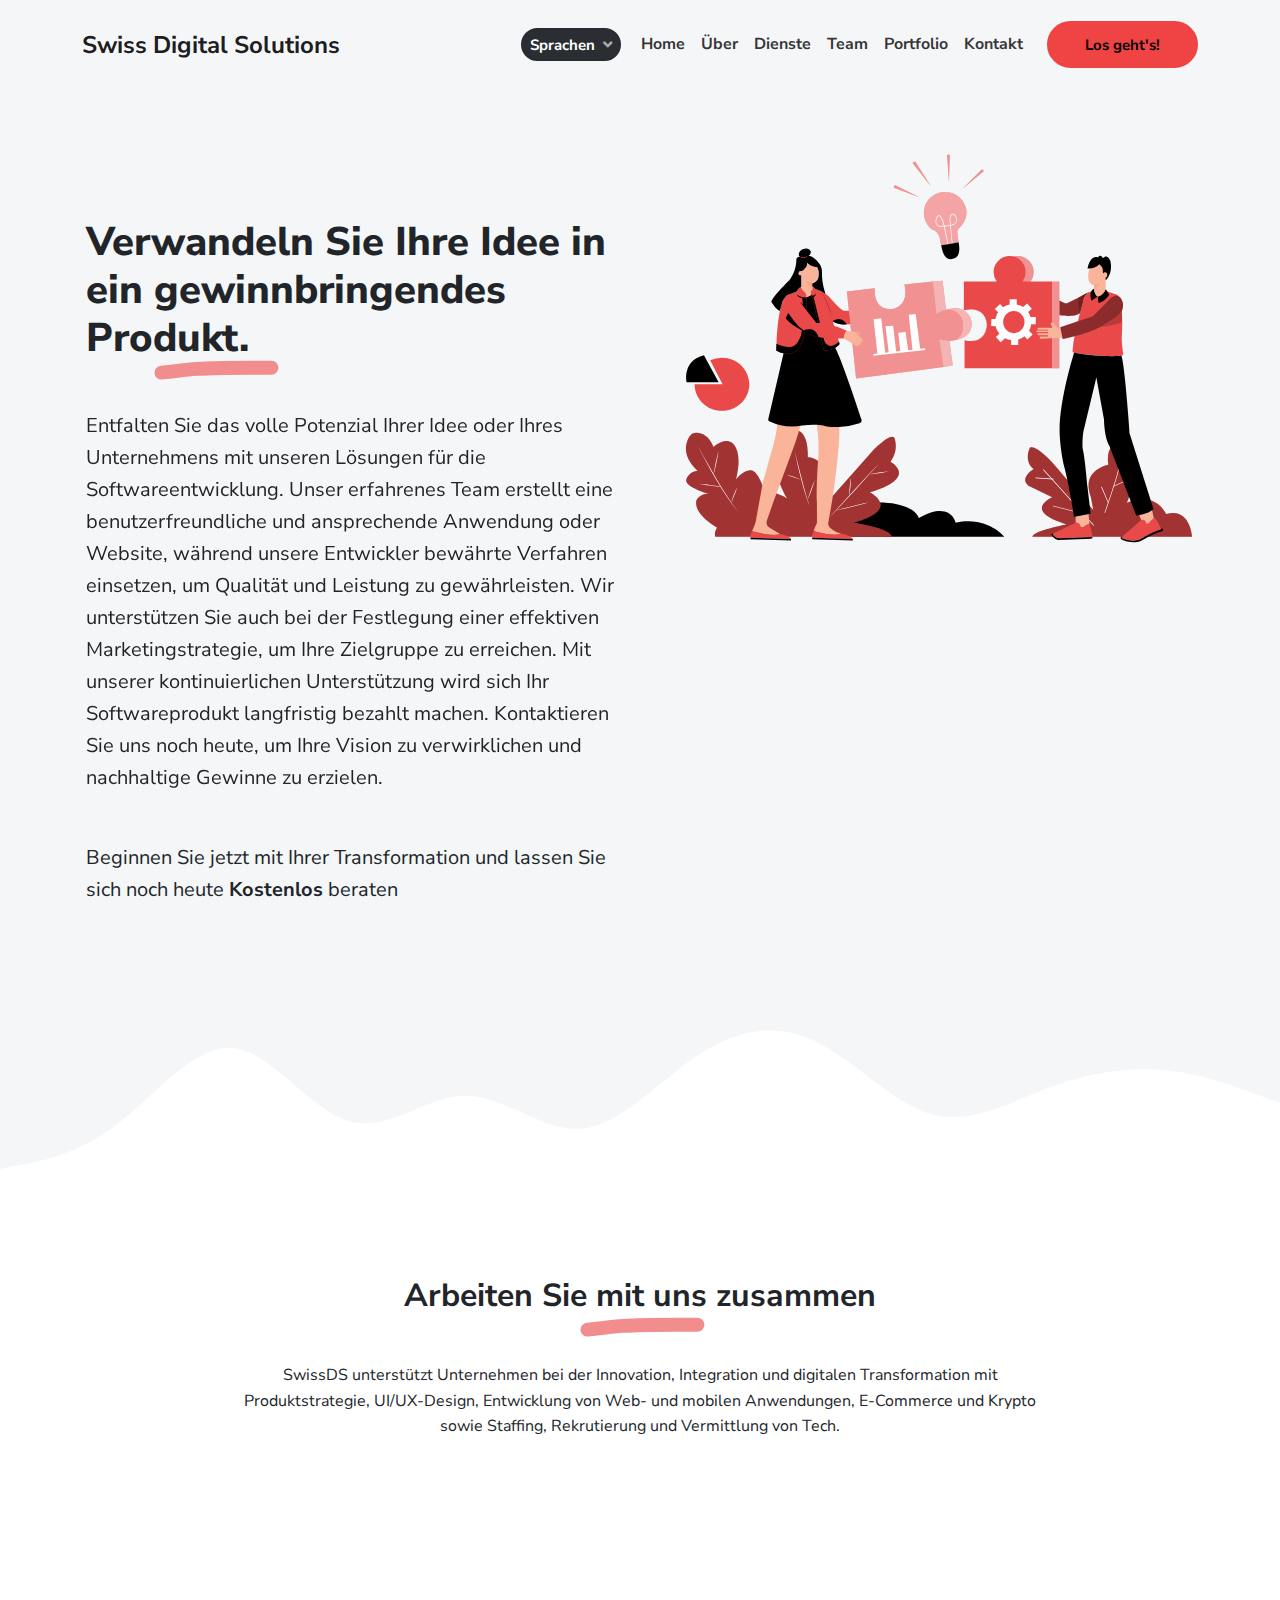
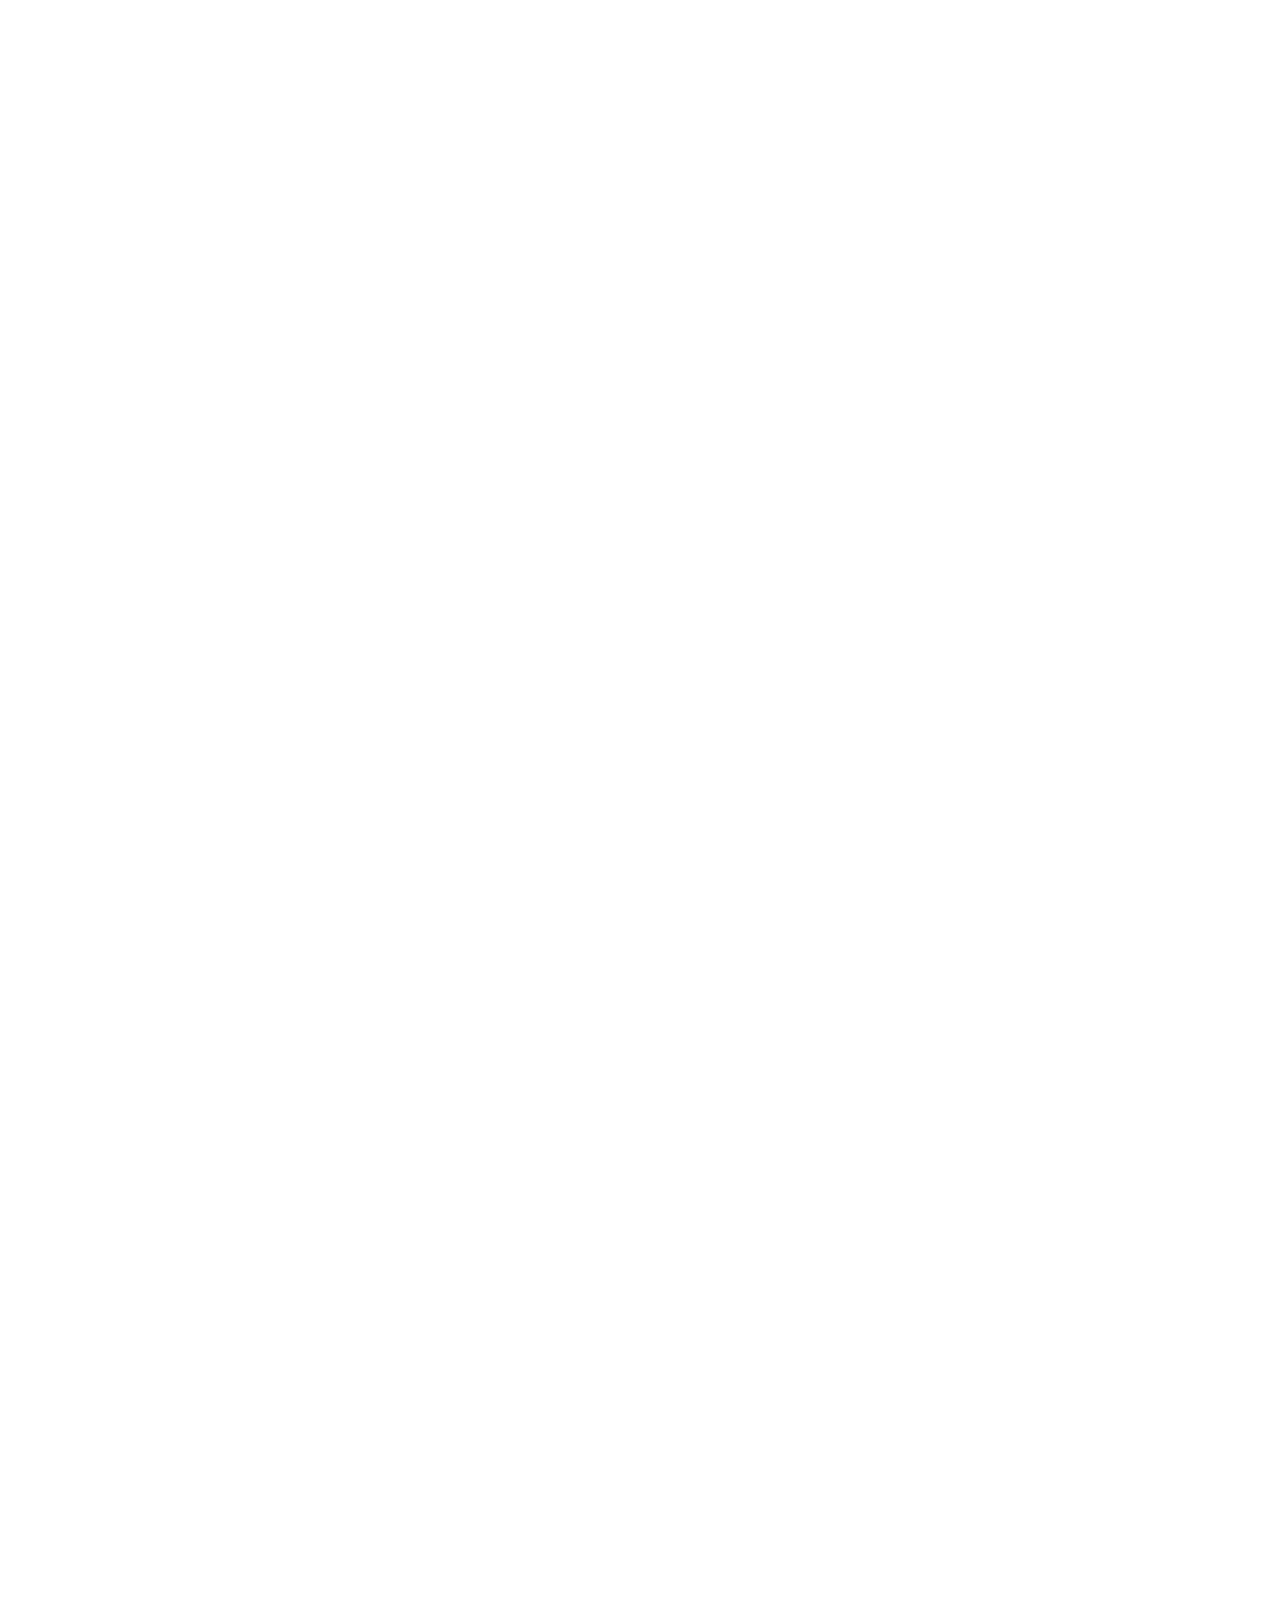
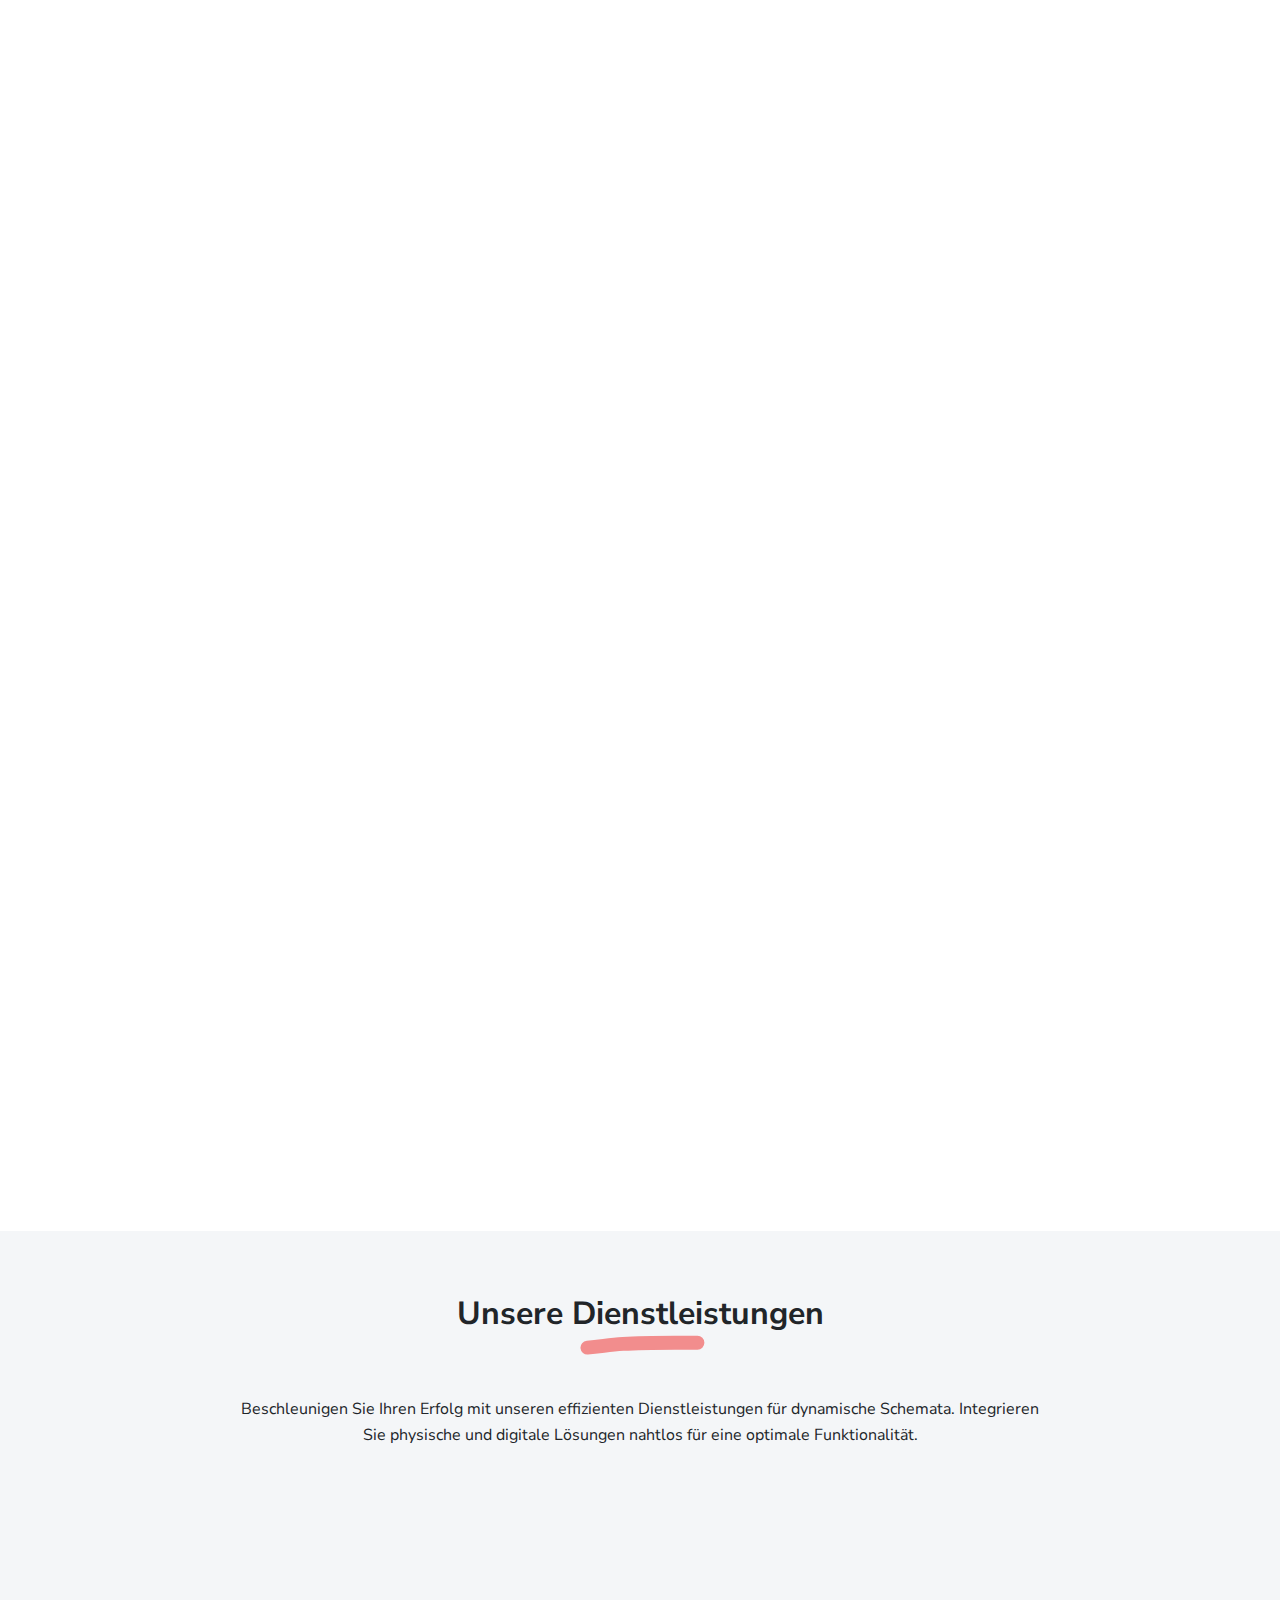
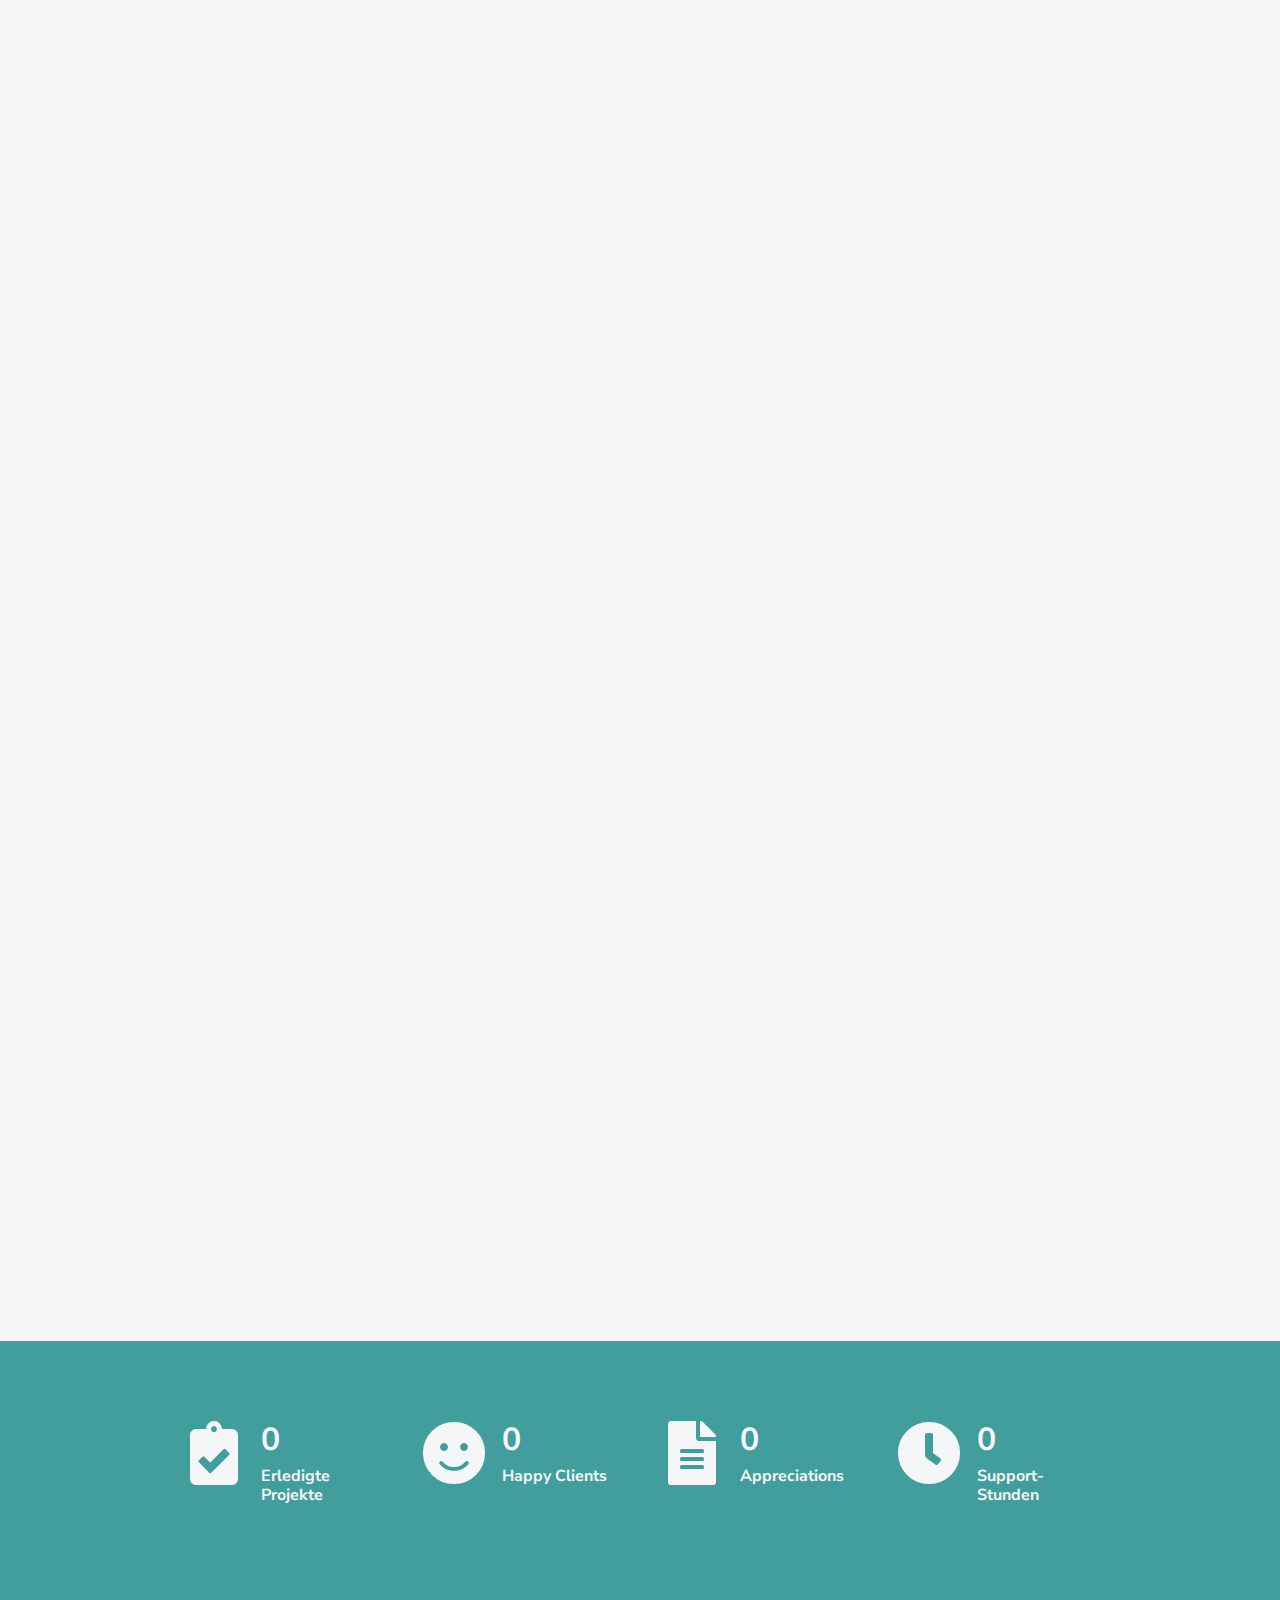
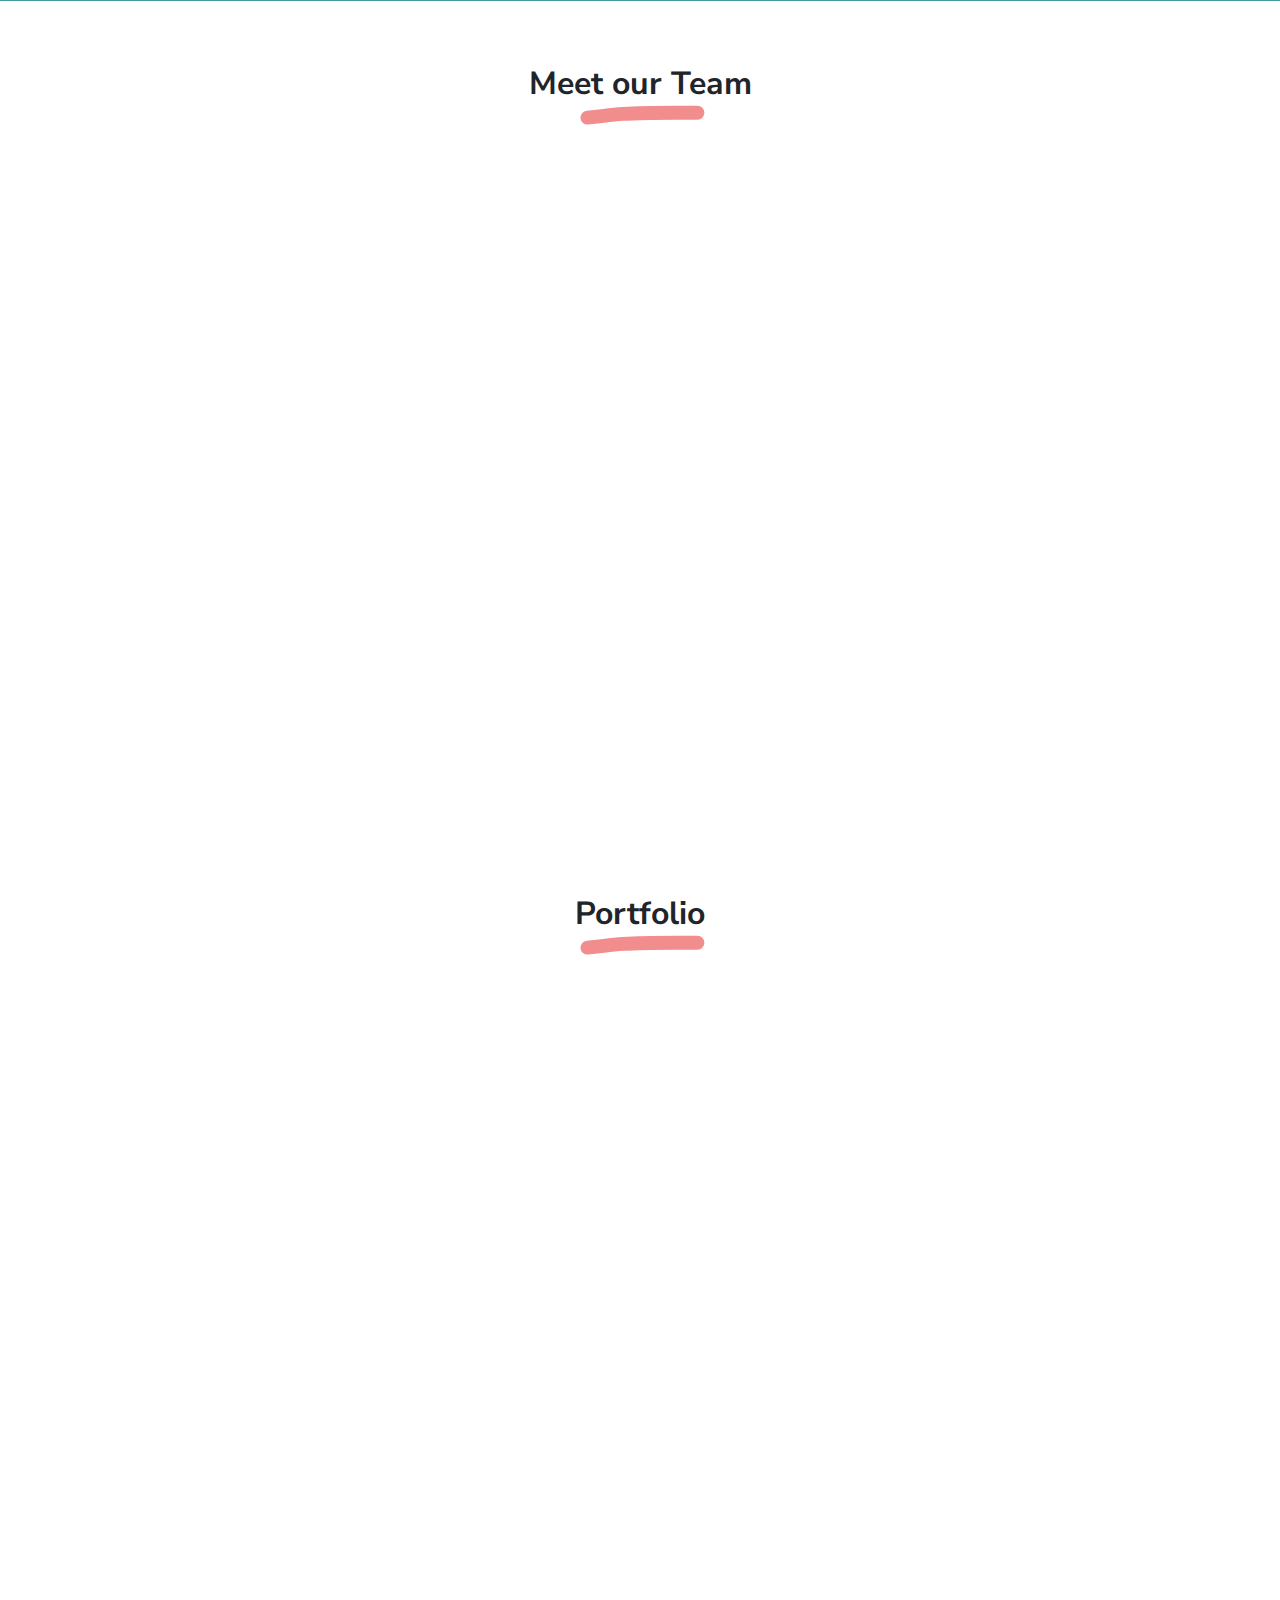
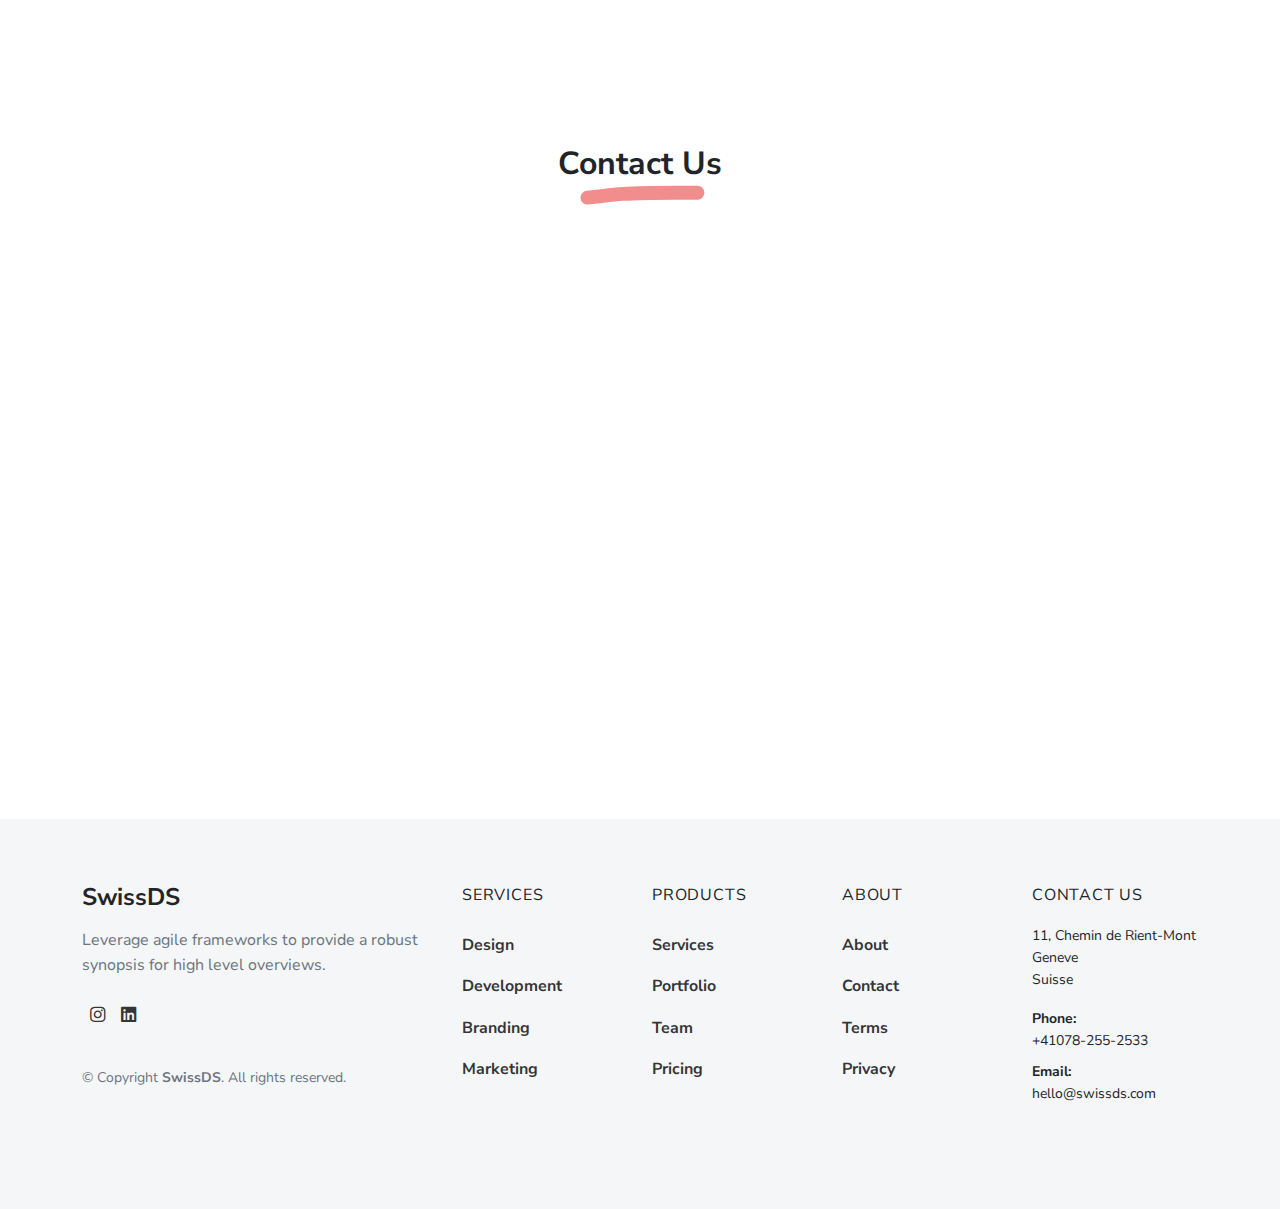
==== commit 3c630f09: "nav buttons for instagram and linkedin" ====
--- a/de.html
+++ b/de.html
@@ -588,13 +588,9 @@
           <div class="social-nav">
             <nav role="navigation">
               <ul class="nav text-light">
-                <li class="nav-item"><a class="nav-link" href="https://twitter.com/templateflip" title="Twitter"><i class="fab fa-twitter"></i><span class="menu-title sr-only">Twitter</span></a></li>
-                <li class="nav-item"><a class="nav-link" href="https://www.facebook.com/templateflip" title="Facebook"><i class="fab fa-facebook"></i><span class="menu-title sr-only">Facebook</span></a></li>
-                <li class="nav-item"><a class="nav-link" href="https://www.instagram.com/templateflip" title="Instagram"><i class="fab fa-instagram"></i><span class="menu-title sr-only">Instagram</span></a></li>
-                <li class="nav-item"><a class="nav-link" href="https://www.linkedin.com/" title="LinkedIn"><i class="fab fa-linkedin"></i><span class="menu-title sr-only">LinkedIn</span></a></li>
-                <li class="nav-item"><a class="nav-link" href="https://www.behance.net/templateflip" title="Behance"><i class="fab fa-behance"></i><span class="menu-title sr-only">Behance</span></a></li>
-              </ul>
-            </nav>
+                <li class="nav-item"><a class="nav-link" href="https://instagram.com/swiss.ds?igshid=OGIzYTJhMTRmYQ==" title="Instagram"><i class="fab fa-instagram"></i><span class="menu-title sr-only">Instagram</span></a></li>
+                <li class="nav-item"><a class="nav-link" href="https://www.linkedin.com/company/swissds/" title="LinkedIn"><i class="fab fa-linkedin"></i><span class="menu-title sr-only">LinkedIn</span></a></li>
+              </ul>            </nav>
           </div>
         </div>
         <div class="text-small text-muted">
